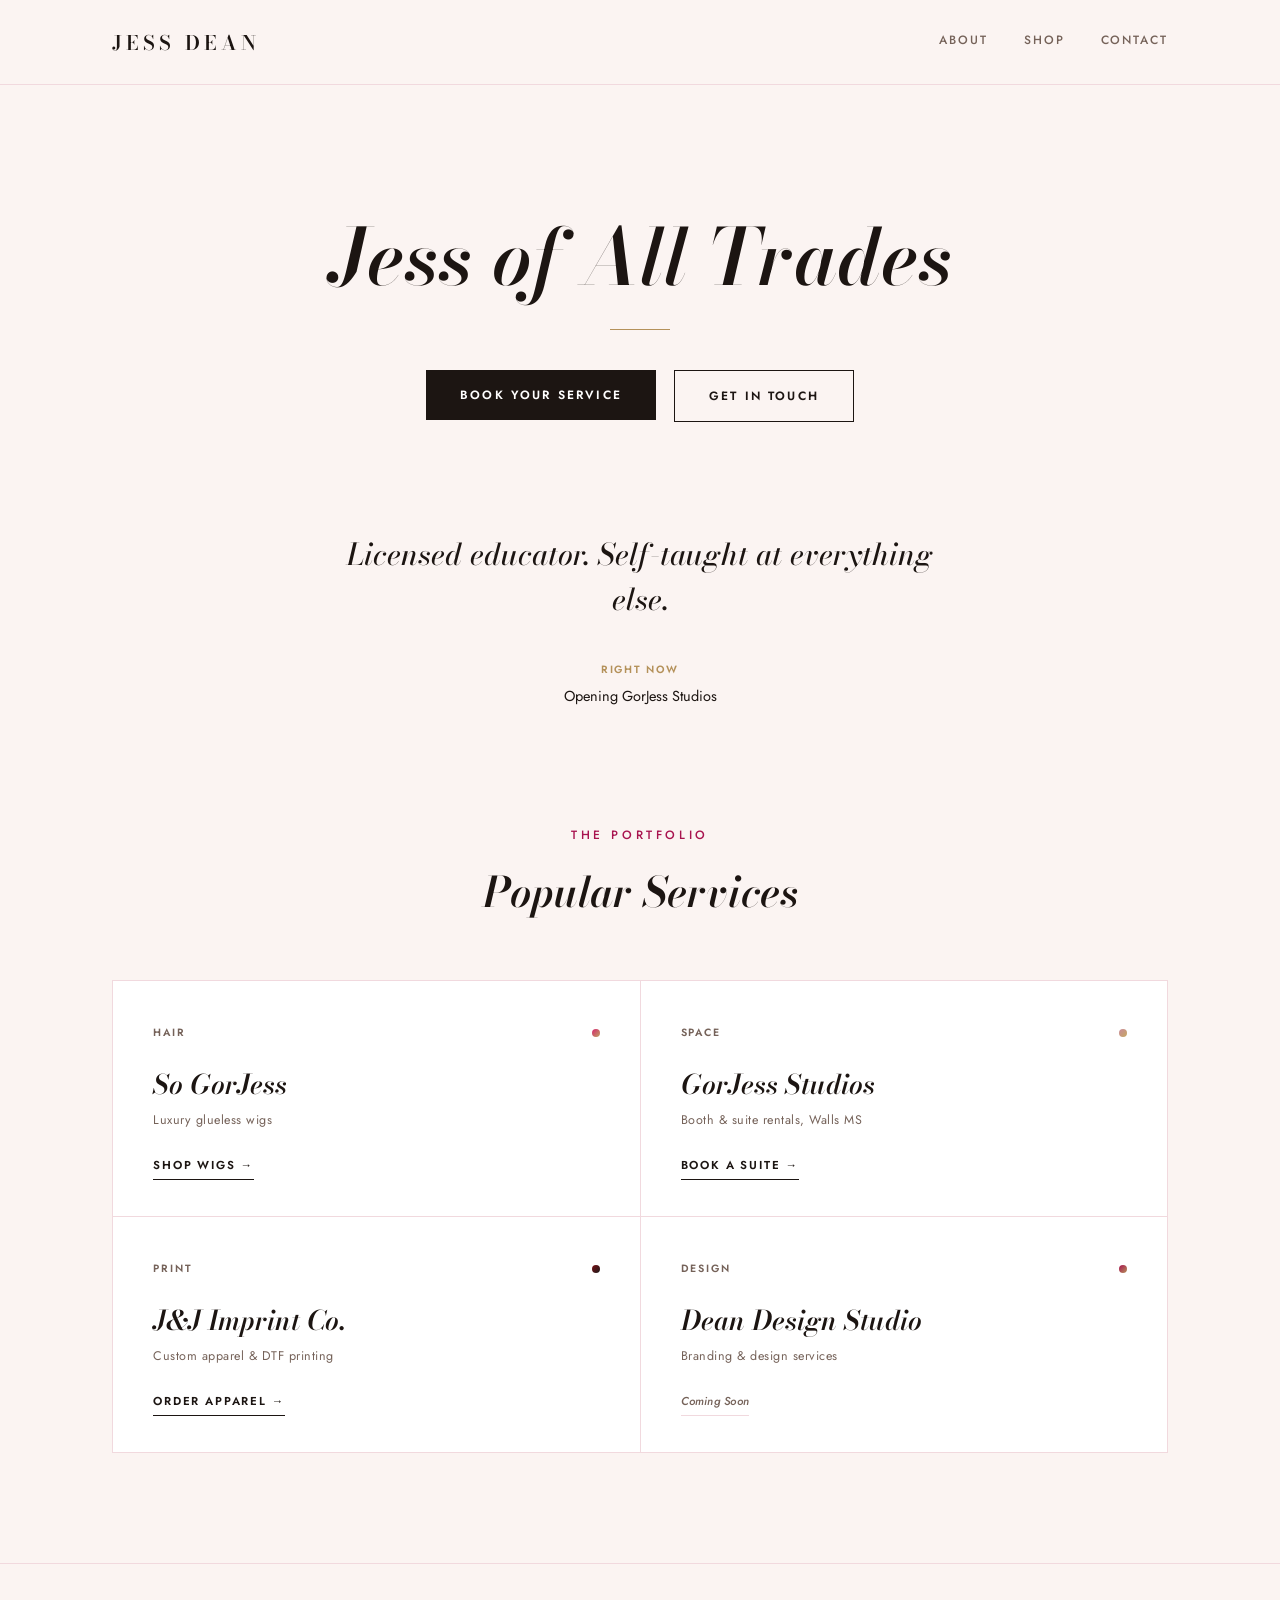
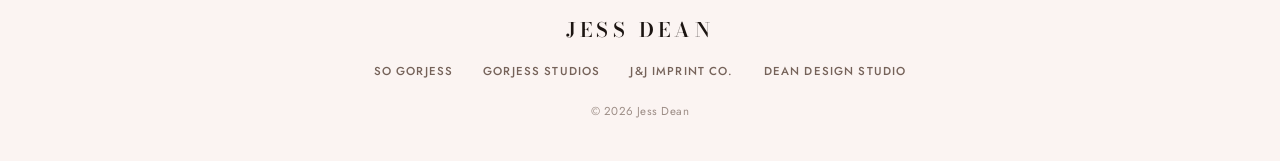
==== index.html @ b807ed09 "Add files via upload" ====
<!DOCTYPE html>
<html lang="en">
<head>
<meta charset="UTF-8">
<meta name="viewport" content="width=device-width, initial-scale=1.0">
<title>Jess Dean</title>
<link rel="preconnect" href="https://fonts.googleapis.com">
<link rel="preconnect" href="https://fonts.gstatic.com" crossorigin>
<link href="https://fonts.googleapis.com/css2?family=Bodoni+Moda:ital,wght@0,500;0,600;1,500&family=Jost:wght@400;500;600&display=swap" rel="stylesheet">
<style>
  :root{
    --paper: #FBF4F2;
    --white: #FFFFFF;
    --ink: #1C1512;
    --ink-soft: #756259;
    --rose: #A8134F;
    --rose-deep: #7A0F3B;
    --rose-pale: #F1D9DE;
    --gold: #B4915A;
    --gold-light: #E4D3B3;

    --sg-a: #D5266D; --sg-b: #BEA262;
    --gs-a: #C98A9B; --gs-b: #C6A960;
    --jj-a: #7A1013; --jj-b: #1B1B1B;
    --dd-a: #A8134F; --dd-b: #B4915A;
  }

  *{ box-sizing: border-box; }
  html{ scroll-behavior: smooth; }

  body{
    margin:0;
    background: var(--paper);
    color: var(--ink);
    font-family: 'Jost', sans-serif;
    -webkit-font-smoothing: antialiased;
    overflow-x: hidden;
  }

  h1,h2,h3{
    font-family: 'Bodoni Moda', serif;
    font-weight: 600;
    margin: 0;
    color: var(--ink);
  }

  a{ color: inherit; text-decoration: none; }

  .wrap{
    max-width: 1120px;
    margin: 0 auto;
    padding: 0 32px;
  }

  .eyebrow{
    font-size: 12px;
    font-weight: 500;
    letter-spacing: 0.3em;
    text-transform: uppercase;
    color: var(--rose);
  }

  /* ---------- NAV ---------- */
  header{
    position: sticky;
    top: 0;
    z-index: 50;
    background: rgba(251,244,242,0.9);
    backdrop-filter: blur(10px);
    border-bottom: 1px solid var(--rose-pale);
  }
  nav.wrap{
    display:flex;
    align-items:center;
    justify-content: space-between;
    height: 84px;
  }
  .mark{
    font-family:'Bodoni Moda', serif;
    font-size: 20px;
    letter-spacing: 0.22em;
    text-transform: uppercase;
    font-weight: 600;
  }
  .navlinks{
    display:flex;
    gap: 36px;
    font-size: 12px;
    font-weight: 500;
    text-transform: uppercase;
    letter-spacing: 0.16em;
    color: var(--ink-soft);
  }
  .navlinks a{ position: relative; padding-bottom: 4px; }
  .navlinks a::after{
    content:'';
    position:absolute; left:0; right:0; bottom:0;
    height: 1px; background: var(--rose);
    transform: scaleX(0); transform-origin: left;
    transition: transform 0.25s ease;
  }
  .navlinks a:hover::after{ transform: scaleX(1); }
  .navlinks a:hover{ color: var(--rose); }

  @media (max-width: 620px){
    .navlinks{ display:none; }
  }

  /* ---------- HERO ---------- */
  .hero{
    position: relative;
    padding: 130px 0 100px;
    text-align: center;
  }
  .hero .eyebrow{ margin-bottom: 26px; display:block; }
  .hero h1{
    font-size: clamp(44px, 6.6vw, 78px);
    line-height: 1.08;
    font-style: italic;
  }
  .hero .rule{
    width: 60px;
    height: 1px;
    background: var(--gold);
    margin: 30px auto;
  }
  .hero p{
    margin: 0 auto;
    max-width: 460px;
    font-size: 16.5px;
    line-height: 1.7;
    color: var(--ink-soft);
    letter-spacing: 0.01em;
  }
  .hero-cta{
    margin-top: 40px;
    display:flex;
    gap: 18px;
    flex-wrap: wrap;
    justify-content: center;
  }
  .btn{
    display:inline-flex;
    align-items:center;
    gap:10px;
    padding: 16px 34px;
    font-size: 12px;
    font-weight: 600;
    text-transform: uppercase;
    letter-spacing: 0.18em;
    transition: all 0.25s ease;
  }
  .btn.primary{
    background: var(--ink);
    color: var(--white);
  }
  .btn.primary:hover{ background: var(--rose-deep); }
  .btn.ghost{
    background: transparent;
    color: var(--ink);
    border: 1px solid var(--ink);
  }
  .btn.ghost:hover{ background: var(--ink); color: var(--white); }

  .dropdown{ position: relative; }
  .dropdown-trigger{ cursor: pointer; border: none; font-family: inherit; }
  .dropdown-menu{
    position: absolute;
    top: calc(100% + 10px);
    left: 50%;
    transform: translateX(-50%) translateY(-8px);
    min-width: 260px;
    background: var(--white);
    border: 1px solid var(--rose-pale);
    box-shadow: 0 20px 40px rgba(28,21,18,0.12);
    padding: 8px;
    opacity: 0;
    pointer-events: none;
    transition: opacity 0.2s ease, transform 0.2s ease;
    z-index: 40;
    text-align: left;
  }
  .dropdown-menu.open{
    opacity: 1;
    pointer-events: auto;
    transform: translateX(-50%) translateY(0);
  }
  .dropdown-menu a{
    display:flex;
    justify-content: space-between;
    align-items: center;
    padding: 14px 16px;
    font-size: 13px;
    font-weight: 500;
    letter-spacing: 0.02em;
    text-transform: none;
    color: var(--ink);
    transition: background 0.2s ease;
  }
  .dropdown-menu a:not(.disabled):hover{ background: var(--paper); color: var(--rose); }
  .dropdown-menu a span{
    font-size: 10px;
    font-weight: 600;
    letter-spacing: 0.1em;
    text-transform: uppercase;
    color: var(--gold);
  }
  .dropdown-menu a.disabled{
    color: var(--ink-soft);
    opacity: 0.55;
    cursor: default;
  }
  .dropdown-menu a.disabled span{ color: var(--ink-soft); }

  /* ---------- ABOUT ---------- */
  .about{
    padding: 10px 0 100px;
    text-align: center;
  }
  .about h2{
    font-size: clamp(24px, 3vw, 30px);
    font-style: italic;
    font-weight: 500;
    max-width: 640px;
    margin: 0 auto;
    line-height: 1.5;
  }
  .specs-row{
    margin-top: 40px;
    display:flex;
    justify-content:center;
    gap: 0;
    flex-wrap: wrap;
  }
  .spec-item{
    padding: 0 34px;
    border-left: 1px solid var(--rose-pale);
  }
  .spec-item:first-child{ border-left: none; }
  @media (max-width: 640px){
    .spec-item{ border-left: none; padding: 10px 20px; }
  }
  .spec-item .k{
    font-size: 10.5px;
    font-weight: 600;
    letter-spacing: 0.16em;
    text-transform: uppercase;
    color: var(--gold);
  }
  .spec-item .v{
    margin-top: 8px;
    font-size: 14.5px;
    color: var(--ink);
  }

  /* ---------- BRANDS ---------- */
  .brands{ padding: 20px 0 110px; }
  .brands-head{
    text-align:center;
    margin-bottom: 56px;
  }
  .brands-head .eyebrow{ display:block; margin-bottom: 16px; }
  .brands-head h2{
    font-size: clamp(30px, 3.8vw, 42px);
    font-style: italic;
  }

  .brand-grid{
    display:grid;
    grid-template-columns: repeat(2, 1fr);
    gap: 1px;
    background: var(--rose-pale);
    border: 1px solid var(--rose-pale);
  }
  @media (max-width: 720px){
    .brand-grid{ grid-template-columns: 1fr; }
  }

  .card{
    position: relative;
    padding: 44px 40px 36px;
    background: var(--white);
    opacity: 0;
    transform: translateY(18px);
    transition: opacity 0.55s ease, transform 0.55s ease, background 0.3s ease;
  }
  .card.visible{ opacity: 1; transform: translateY(0); }
  .card:hover{ background: var(--paper); }

  .card-top{
    display:flex;
    justify-content: space-between;
    align-items: center;
  }
  .plan-id{
    font-size: 10.5px;
    font-weight: 600;
    letter-spacing: 0.18em;
    text-transform: uppercase;
    color: var(--ink-soft);
  }
  .swatch-dot{
    width: 8px; height: 8px;
    border-radius: 50%;
    background: linear-gradient(135deg, var(--c1), var(--c2));
  }

  .card h3{
    margin-top: 24px;
    font-size: 27px;
    font-style: italic;
  }
  .card .tagline{
    margin-top: 6px;
    font-size: 12.5px;
    letter-spacing: 0.04em;
    color: var(--ink-soft);
  }
  .card .go{
    margin-top: 28px;
    display:inline-flex;
    align-items:center;
    gap: 8px;
    font-size: 11.5px;
    font-weight: 600;
    letter-spacing: 0.16em;
    text-transform: uppercase;
    color: var(--ink);
    padding-bottom: 6px;
    border-bottom: 1px solid var(--ink);
  }
  .card .go:hover{ color: var(--rose); border-color: var(--rose); }
  .go.coming-soon{
    color: var(--ink-soft);
    border-bottom: 1px solid var(--rose-pale);
    cursor: default;
    font-style: italic;
    text-transform: none;
    letter-spacing: 0.02em;
    font-weight: 500;
  }
  .go.coming-soon:hover{ color: var(--ink-soft); border-color: var(--rose-pale); }

  .sg{ --c1: var(--sg-a); --c2: var(--sg-b); }
  .gs{ --c1: var(--gs-a); --c2: var(--gs-b); }
  .jj{ --c1: var(--jj-a); --c2: var(--jj-b); }
  .dd{ --c1: var(--dd-a); --c2: var(--dd-b); }

  /* ---------- FOOTER ---------- */
  footer{
    border-top: 1px solid var(--rose-pale);
    padding: 50px 0 42px;
    text-align: center;
  }
  .foot-links{
    display:flex;
    justify-content:center;
    gap: 30px;
    font-size: 11.5px;
    font-weight: 500;
    letter-spacing: 0.1em;
    text-transform: uppercase;
    color: var(--ink-soft);
    flex-wrap: wrap;
    margin-top: 18px;
  }
  .foot-links a:hover{ color: var(--rose); }
  .copyright{
    margin-top: 24px;
    font-size: 11.5px;
    color: var(--ink-soft);
    opacity: 0.7;
    letter-spacing: 0.04em;
  }

  .reveal{
    opacity: 0;
    transform: translateY(16px);
    transition: opacity 0.6s ease, transform 0.6s ease;
  }
  .reveal.visible{ opacity: 1; transform: translateY(0); }

  @media (prefers-reduced-motion: reduce){
    *{ transition: none !important; }
    .reveal, .card{ opacity: 1 !important; transform: none !important; }
  }
</style>
</head>
<body>

<header>
  <nav class="wrap">
    <div class="mark">Jess Dean</div>
    <div class="navlinks">
      <a href="#about">About</a>
      <a href="#brands">Shop</a>
      <a href="#connect">Contact</a>
    </div>
  </nav>
</header>

<section class="hero">
  <div class="wrap">
    <h1>Jess of All Trades</h1>
    <div class="rule"></div>
    <div class="hero-cta">
      <div class="dropdown">
        <button class="btn primary dropdown-trigger" id="bookBtn">Book Your Service</button>
        <div class="dropdown-menu" id="bookMenu">
          <a href="https://sogorjess.com" target="_blank" rel="noopener">So GorJess <span>Hair</span></a>
          <a href="https://gorjessstudios.studio" target="_blank" rel="noopener">GorJess Studios <span>Suites</span></a>
          <a href="https://jjimprintco.com" target="_blank" rel="noopener">J&amp;J Imprint Co. <span>Print</span></a>
          <a class="disabled">Dean Design Studio <span>Soon</span></a>
        </div>
      </div>
      <a class="btn ghost" href="#connect">Get in touch</a>
    </div>
  </div>
</section>

<section class="about" id="about">
  <div class="wrap">
    <h2>Licensed educator. Self-taught at everything else.</h2>
    <div class="specs-row">
      <div class="spec-item" style="border-left: none;">
        <div class="k">Right Now</div>
        <div class="v">Opening GorJess Studios</div>
      </div>
    </div>
  </div>
</section>

<section class="brands" id="brands">
  <div class="wrap">
    <div class="brands-head reveal">
      <span class="eyebrow">The Portfolio</span>
      <h2>Popular Services</h2>
    </div>

    <div class="brand-grid">

      <div class="card sg reveal">
        <div class="card-top">
          <div class="plan-id">Hair</div>
          <div class="swatch-dot"></div>
        </div>
        <h3>So GorJess</h3>
        <div class="tagline">Luxury glueless wigs</div>
        <a class="go" href="https://sogorjess.com" target="_blank" rel="noopener">Shop Wigs →</a>
      </div>

      <div class="card gs reveal">
        <div class="card-top">
          <div class="plan-id">Space</div>
          <div class="swatch-dot"></div>
        </div>
        <h3>GorJess Studios</h3>
        <div class="tagline">Booth &amp; suite rentals, Walls MS</div>
        <a class="go" href="https://gorjessstudios.studio" target="_blank" rel="noopener">Book a Suite →</a>
      </div>

      <div class="card jj reveal">
        <div class="card-top">
          <div class="plan-id">Print</div>
          <div class="swatch-dot"></div>
        </div>
        <h3>J&amp;J Imprint Co.</h3>
        <div class="tagline">Custom apparel &amp; DTF printing</div>
        <a class="go" href="https://jjimprintco.com" target="_blank" rel="noopener">Order Apparel →</a>
      </div>

      <div class="card dd reveal">
        <div class="card-top">
          <div class="plan-id">Design</div>
          <div class="swatch-dot"></div>
        </div>
        <h3>Dean Design Studio</h3>
        <div class="tagline">Branding &amp; design services</div>
        <span class="go coming-soon">Coming Soon</span>
      </div>

    </div>
  </div>
</section>

<footer id="connect">
  <div class="wrap">
    <div class="mark">Jess Dean</div>
    <div class="foot-links">
      <a href="https://sogorjess.com" target="_blank" rel="noopener">So GorJess</a>
      <a href="https://gorjessstudios.studio" target="_blank" rel="noopener">GorJess Studios</a>
      <a href="https://jjimprintco.com" target="_blank" rel="noopener">J&amp;J Imprint Co.</a>
      <a href="#brands">Dean Design Studio</a>
    </div>
    <div class="copyright">© 2026 Jess Dean</div>
  </div>
</footer>

<script>
  const observer = new IntersectionObserver((entries) => {
    entries.forEach(entry => {
      if(entry.isIntersecting){
        entry.target.classList.add('visible');
        observer.unobserve(entry.target);
      }
    });
  }, { threshold: 0.15 });

  document.querySelectorAll('.reveal, .card').forEach(el => observer.observe(el));

  const bookBtn = document.getElementById('bookBtn');
  const bookMenu = document.getElementById('bookMenu');
  bookBtn.addEventListener('click', (e) => {
    e.stopPropagation();
    bookMenu.classList.toggle('open');
  });
  document.addEventListener('click', (e) => {
    if(!bookMenu.contains(e.target) && e.target !== bookBtn){
      bookMenu.classList.remove('open');
    }
  });
</script>

</body>
</html>
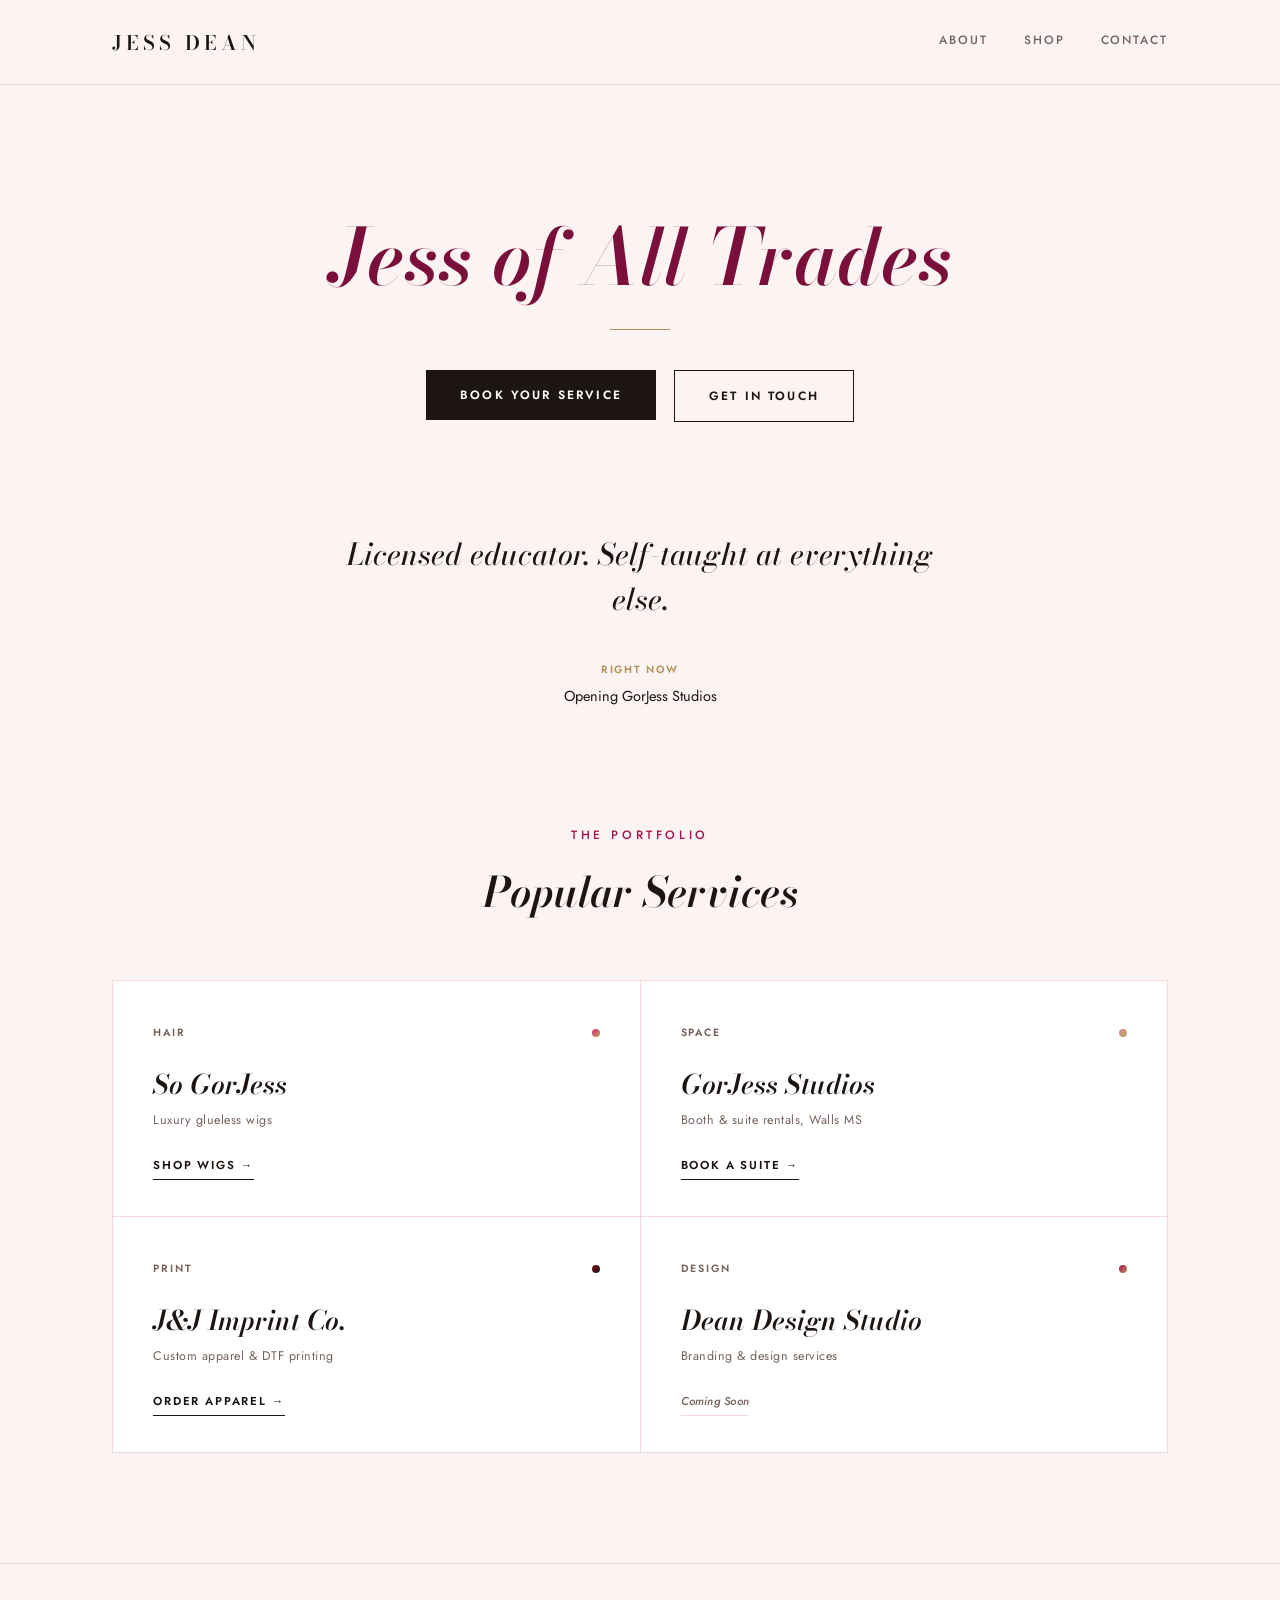
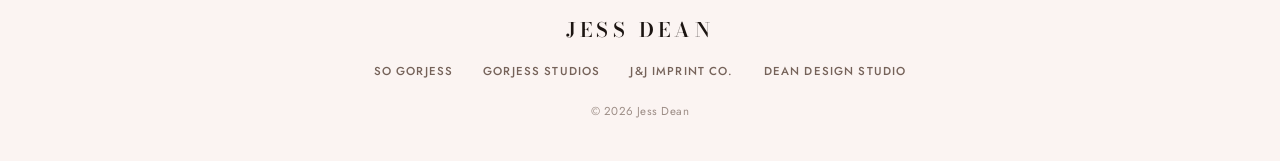
==== commit b849b4aa: "Add files via upload" ====
--- a/index.html
+++ b/index.html
@@ -117,6 +117,7 @@
     font-size: clamp(44px, 6.6vw, 78px);
     line-height: 1.08;
     font-style: italic;
+    color: var(--rose-deep);
   }
   .hero .rule{
     width: 60px;
@@ -383,6 +384,14 @@
   @media (prefers-reduced-motion: reduce){
     *{ transition: none !important; }
     .reveal, .card{ opacity: 1 !important; transform: none !important; }
+  }
+
+  @media (max-width: 620px){
+    .hero{ padding: 90px 0 56px; }
+    .hero-cta{ margin-top: 30px; }
+    .about{ padding: 0 0 64px; }
+    .specs-row{ margin-top: 28px; }
+    .brands{ padding: 0 0 80px; }
   }
 </style>
 </head>
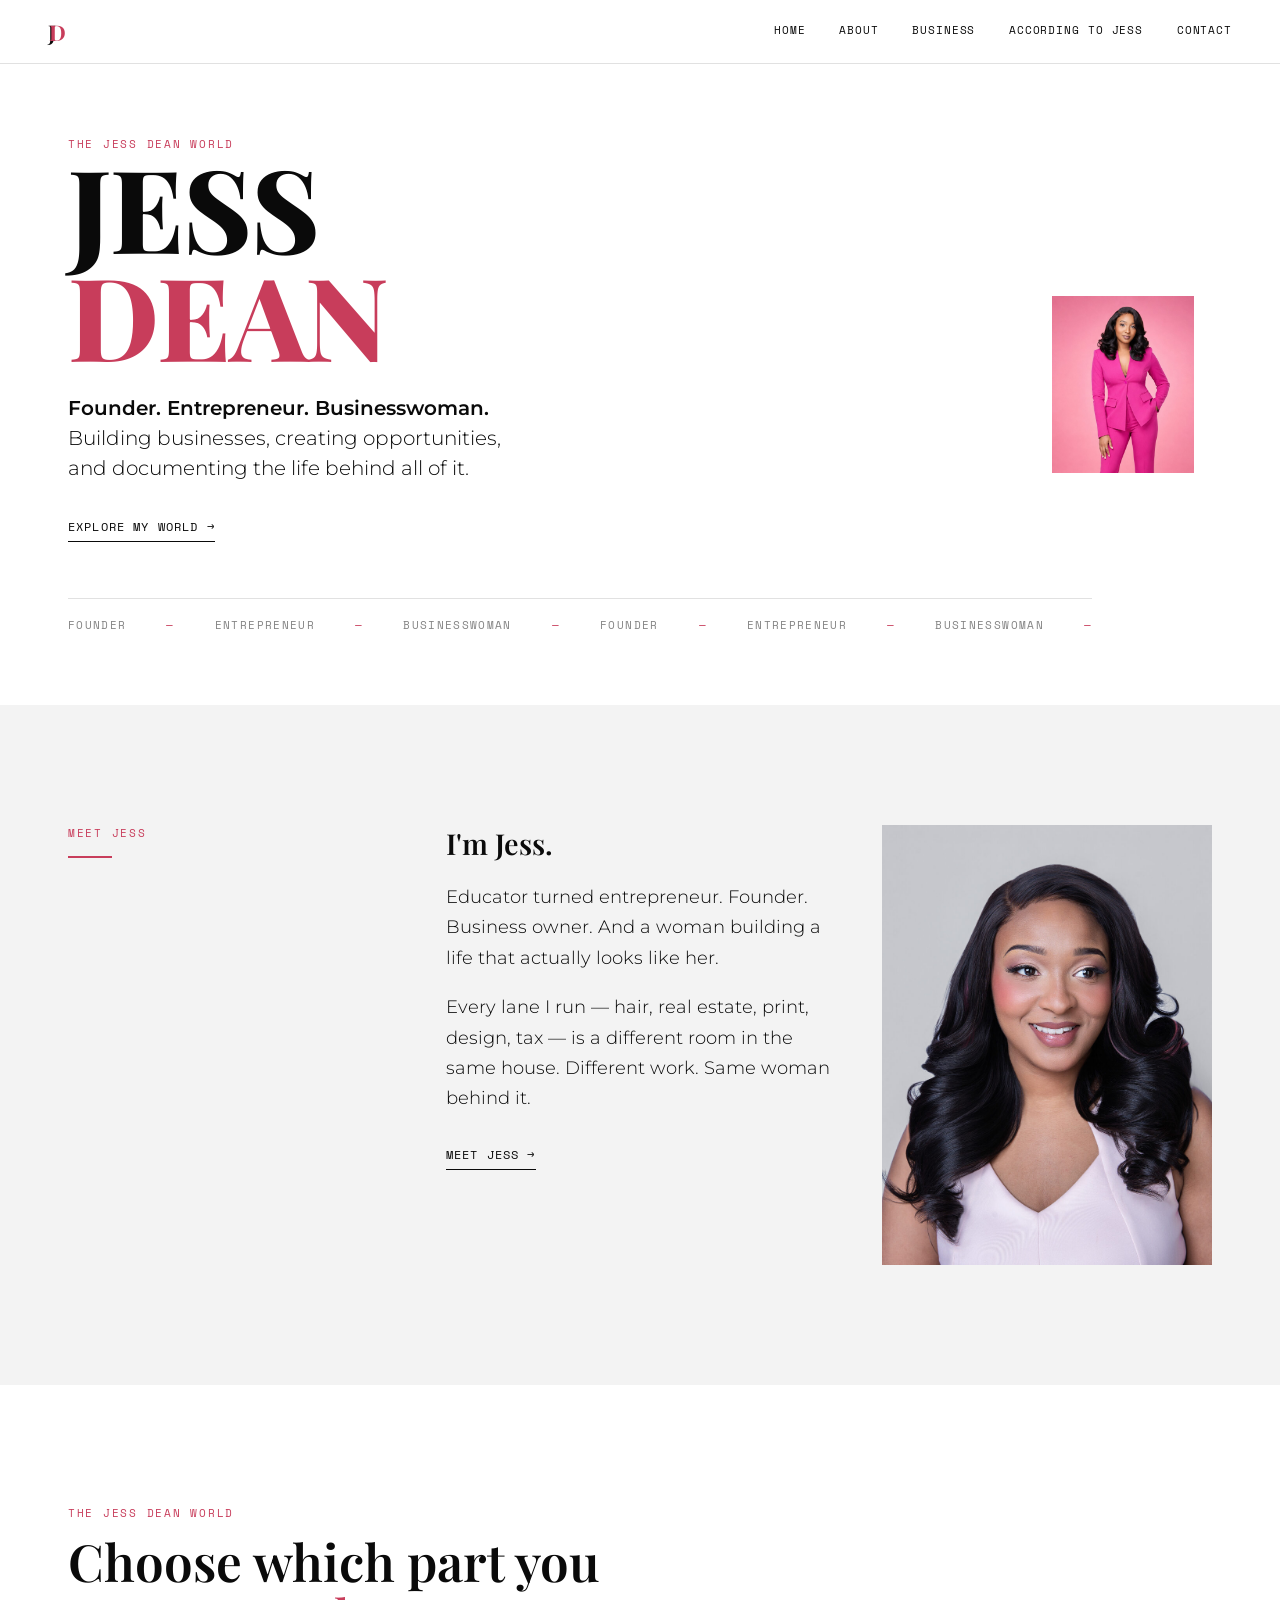
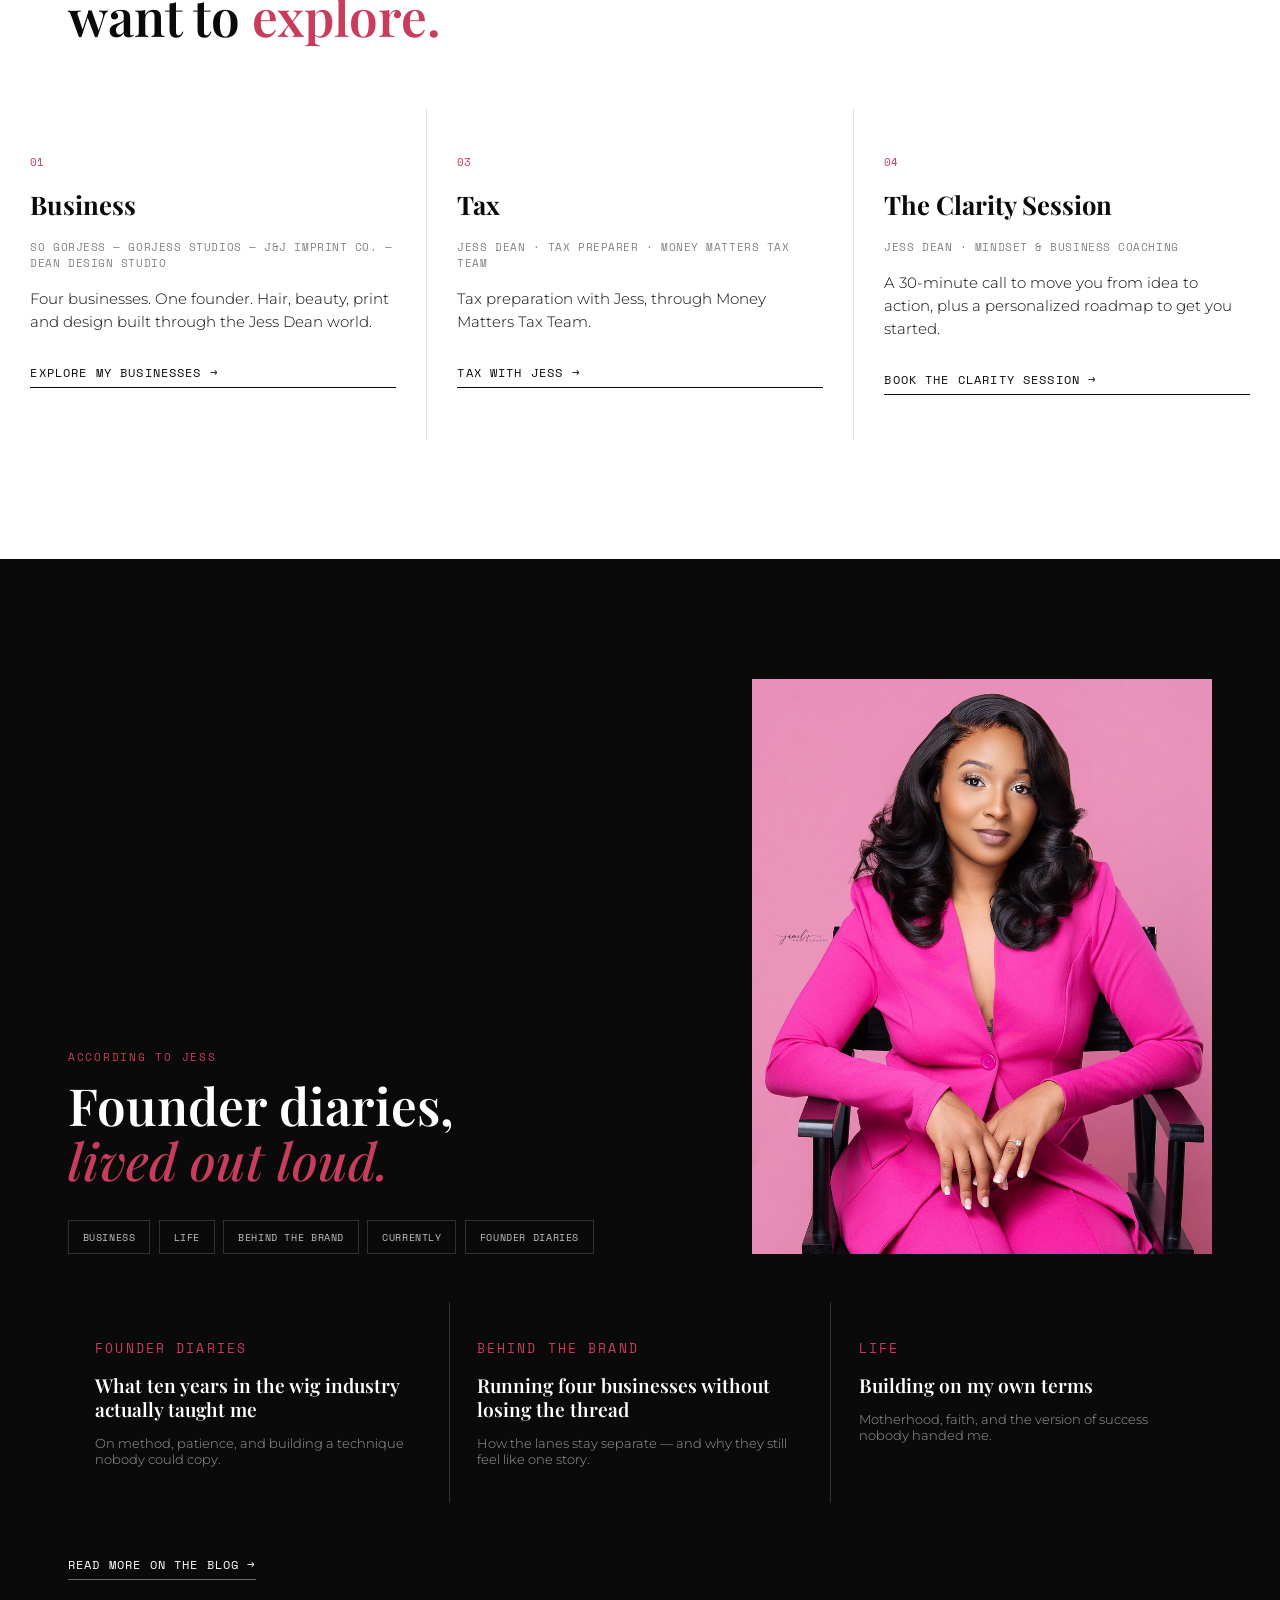
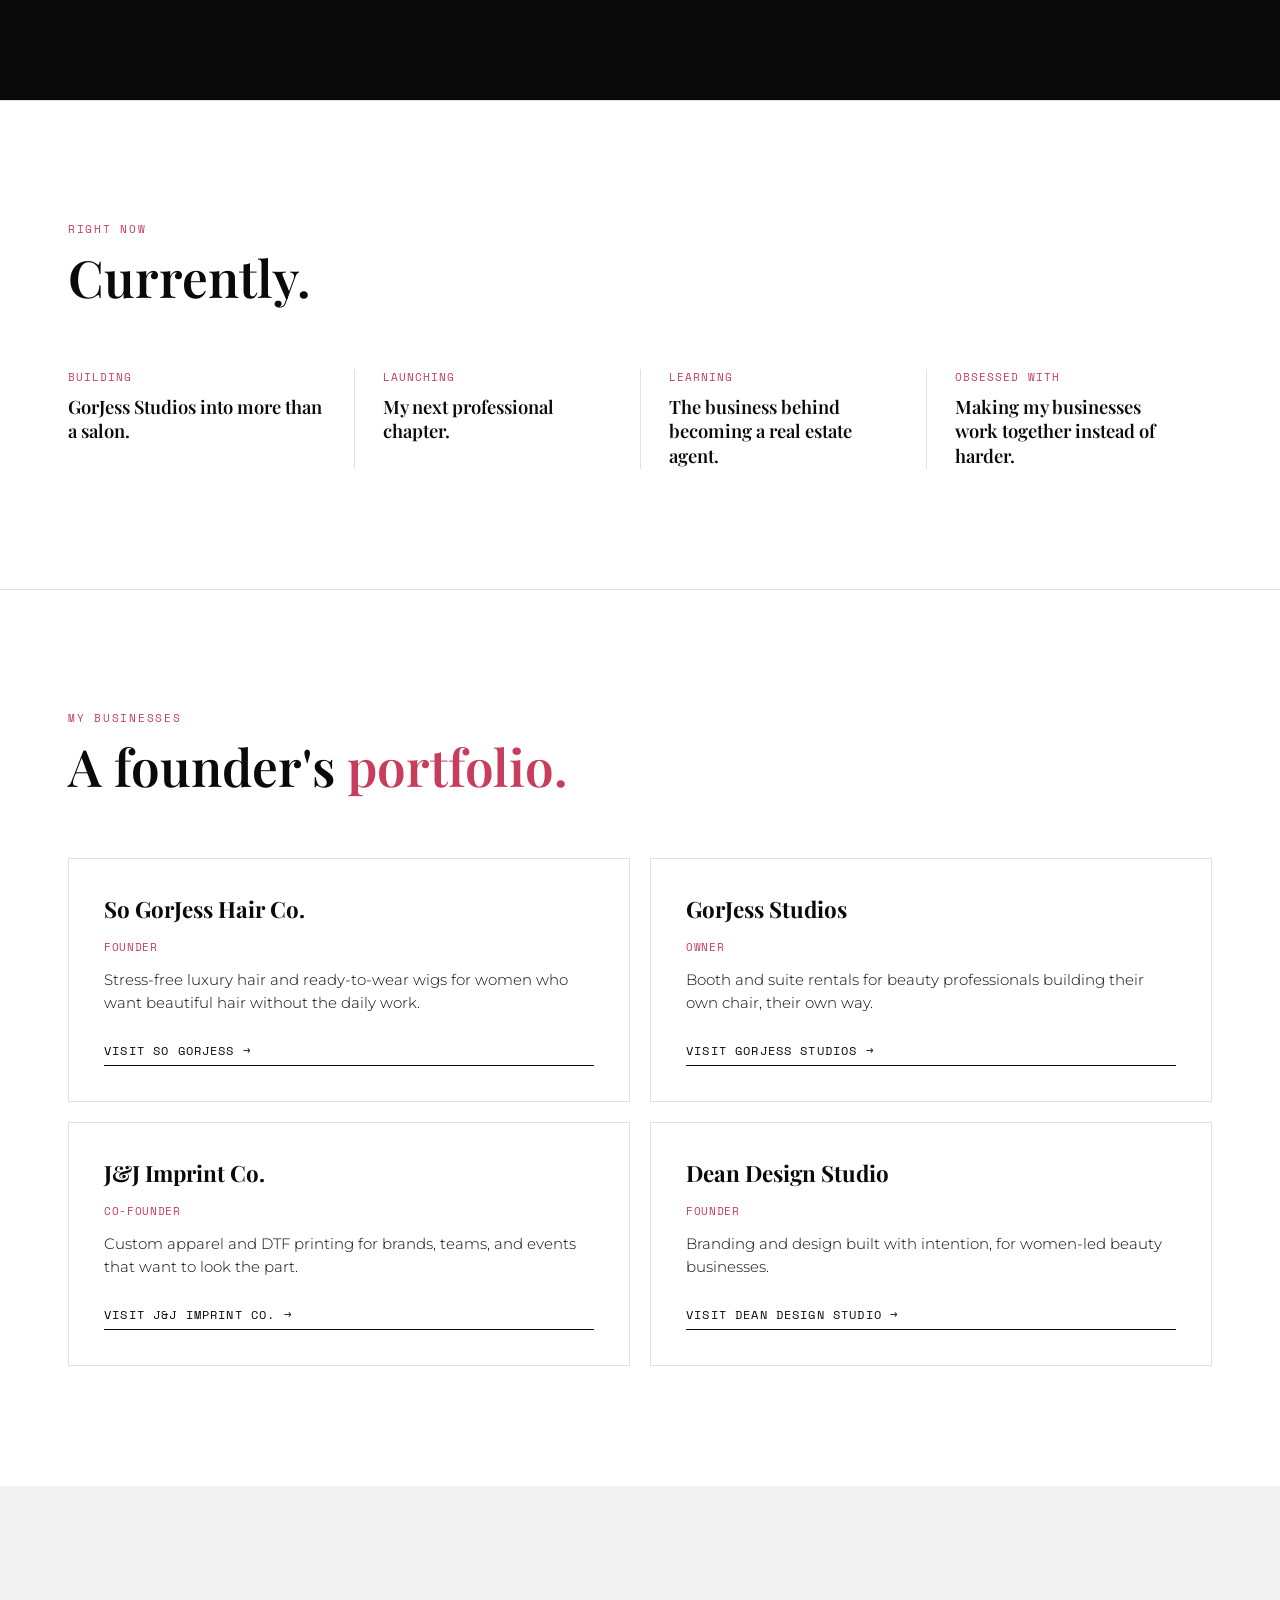
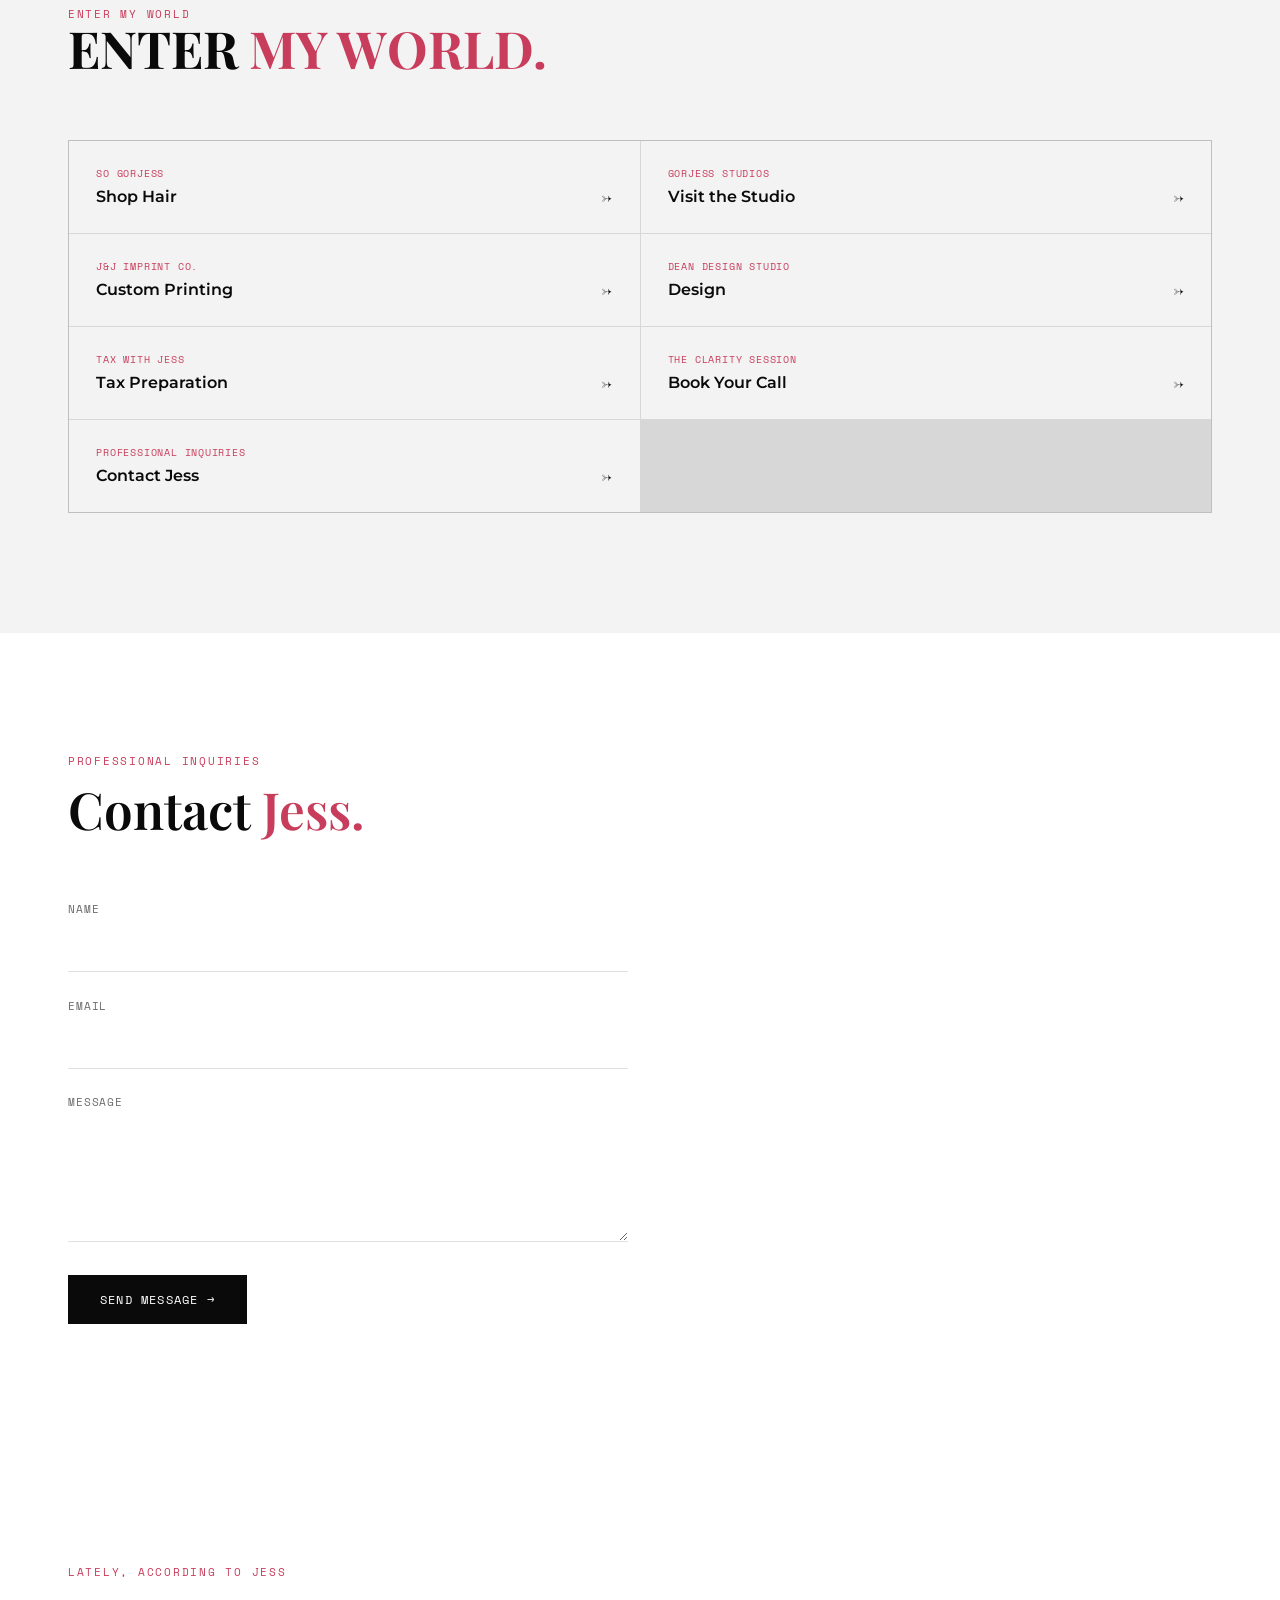
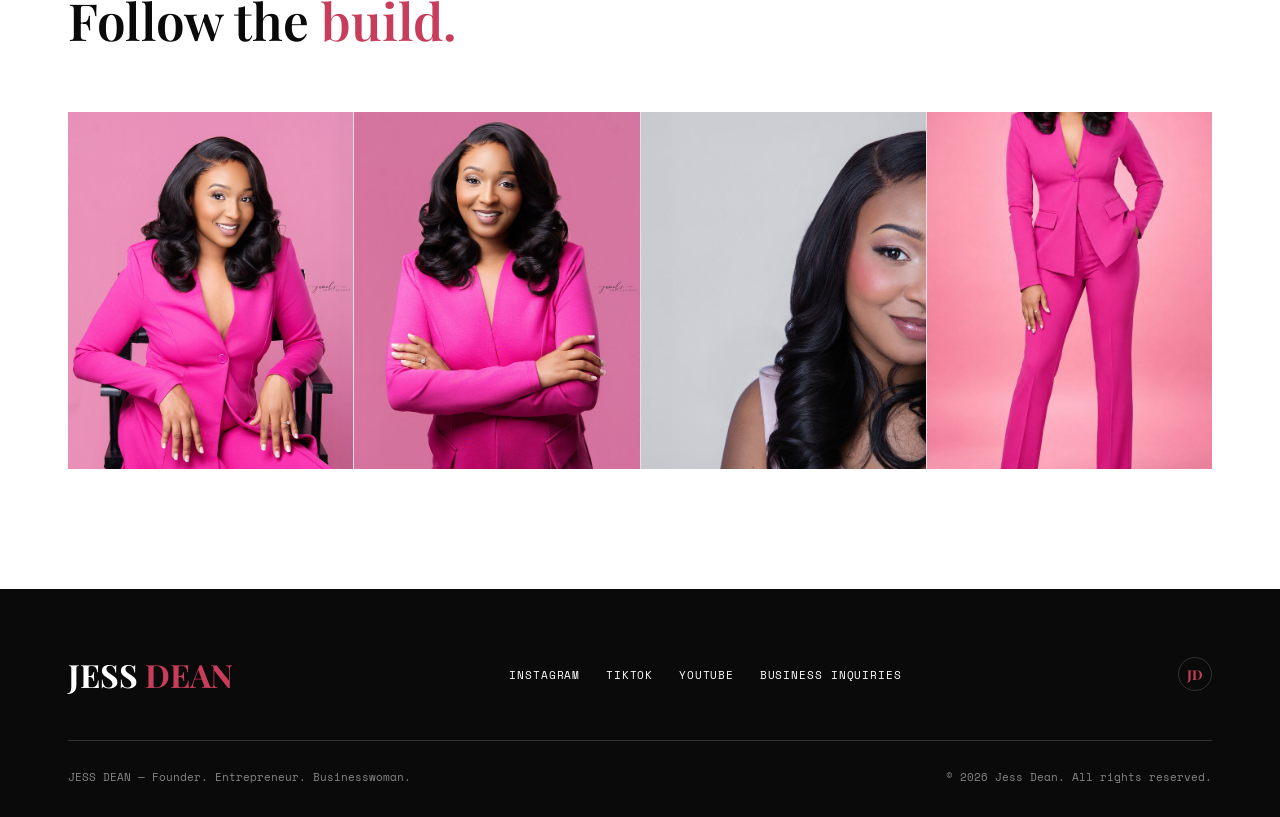
==== commit 14352009: "Add files via upload" ====
--- a/index.html
+++ b/index.html
@@ -3,531 +3,566 @@
 <head>
 <meta charset="UTF-8">
 <meta name="viewport" content="width=device-width, initial-scale=1.0">
-<title>Jess Dean</title>
+<title>Jess Dean — Founder. Entrepreneur. Businesswoman.</title>
 <link rel="preconnect" href="https://fonts.googleapis.com">
 <link rel="preconnect" href="https://fonts.gstatic.com" crossorigin>
-<link href="https://fonts.googleapis.com/css2?family=Bodoni+Moda:ital,wght@0,500;0,600;1,500&family=Jost:wght@400;500;600&display=swap" rel="stylesheet">
+<link href="https://fonts.googleapis.com/css2?family=Playfair+Display:ital,wght@0,500;0,600;0,700;0,800;0,900;1,500;1,600&family=Montserrat:wght@300;400;500;600;700&family=Space+Mono:wght@400;700&display=swap" rel="stylesheet">
 <style>
   :root{
-    --paper: #FBF4F2;
-    --white: #FFFFFF;
-    --ink: #1C1512;
-    --ink-soft: #756259;
-    --rose: #A8134F;
-    --rose-deep: #7A0F3B;
-    --rose-pale: #F1D9DE;
-    --gold: #B4915A;
-    --gold-light: #E4D3B3;
-
-    --sg-a: #D5266D; --sg-b: #BEA262;
-    --gs-a: #C98A9B; --gs-b: #C6A960;
-    --jj-a: #7A1013; --jj-b: #1B1B1B;
-    --dd-a: #A8134F; --dd-b: #B4915A;
-  }
-
-  *{ box-sizing: border-box; }
-  html{ scroll-behavior: smooth; }
-
+    --black:#0A0A0A;
+    --white:#FFFFFF;
+    --rose:#C83D5B;
+    --rose-deep:#a12e47;
+    --soft:#F3F3F3;
+    --ink:#0A0A0A;
+    --line:rgba(10,10,10,0.12);
+    --line-on-dark:rgba(255,255,255,0.16);
+    --display:'Playfair Display', serif;
+    --body:'Montserrat', sans-serif;
+    --mono:'Space Mono', monospace;
+  }
+  *{box-sizing:border-box; margin:0; padding:0;}
+  html{scroll-behavior:scroll-behavior; scroll-behavior:smooth; overflow-x:hidden; max-width:100%;}
   body{
-    margin:0;
-    background: var(--paper);
-    color: var(--ink);
-    font-family: 'Jost', sans-serif;
-    -webkit-font-smoothing: antialiased;
-    overflow-x: hidden;
-  }
-
-  h1,h2,h3{
-    font-family: 'Bodoni Moda', serif;
-    font-weight: 600;
-    margin: 0;
-    color: var(--ink);
-  }
-
-  a{ color: inherit; text-decoration: none; }
-
-  .wrap{
-    max-width: 1120px;
-    margin: 0 auto;
-    padding: 0 32px;
-  }
-
+    font-family:var(--body);
+    color:var(--ink);
+    background:var(--white);
+    font-weight:400;
+    -webkit-font-smoothing:antialiased;
+    overflow-x:hidden;
+    max-width:100vw;
+  }
+  @media (prefers-reduced-motion: reduce){
+    html{scroll-behavior:auto;}
+    *{animation-duration:0.01ms !important; transition-duration:0.01ms !important;}
+  }
+  a{color:inherit; text-decoration:none;}
+  img{max-width:100%; display:block;}
+  .gated{display:none !important;} /* Real Estate: remove this class site-wide (search "gated") once Jess is licensed/authorized to activate Real Estate publicly. */
   .eyebrow{
-    font-size: 12px;
-    font-weight: 500;
-    letter-spacing: 0.3em;
-    text-transform: uppercase;
-    color: var(--rose);
-  }
-
-  /* ---------- NAV ---------- */
-  header{
-    position: sticky;
-    top: 0;
-    z-index: 50;
-    background: rgba(251,244,242,0.9);
-    backdrop-filter: blur(10px);
-    border-bottom: 1px solid var(--rose-pale);
-  }
-  nav.wrap{
-    display:flex;
-    align-items:center;
-    justify-content: space-between;
-    height: 84px;
-  }
-  .mark{
-    font-family:'Bodoni Moda', serif;
-    font-size: 20px;
-    letter-spacing: 0.22em;
-    text-transform: uppercase;
-    font-weight: 600;
-  }
-  .navlinks{
-    display:flex;
-    gap: 36px;
-    font-size: 12px;
-    font-weight: 500;
-    text-transform: uppercase;
-    letter-spacing: 0.16em;
-    color: var(--ink-soft);
-  }
-  .navlinks a{ position: relative; padding-bottom: 4px; }
-  .navlinks a::after{
-    content:'';
-    position:absolute; left:0; right:0; bottom:0;
-    height: 1px; background: var(--rose);
-    transform: scaleX(0); transform-origin: left;
-    transition: transform 0.25s ease;
-  }
-  .navlinks a:hover::after{ transform: scaleX(1); }
-  .navlinks a:hover{ color: var(--rose); }
-
-  @media (max-width: 620px){
-    .navlinks{ display:none; }
-  }
-
-  /* ---------- HERO ---------- */
-  .hero{
-    position: relative;
-    padding: 130px 0 100px;
-    text-align: center;
-  }
-  .hero .eyebrow{ margin-bottom: 26px; display:block; }
-  .hero h1{
-    font-size: clamp(44px, 6.6vw, 78px);
-    line-height: 1.08;
-    font-style: italic;
-    color: var(--rose-deep);
-  }
-  .hero .rule{
-    width: 60px;
-    height: 1px;
-    background: var(--gold);
-    margin: 30px auto;
-  }
-  .hero p{
-    margin: 0 auto;
-    max-width: 460px;
-    font-size: 16.5px;
-    line-height: 1.7;
-    color: var(--ink-soft);
-    letter-spacing: 0.01em;
-  }
+    font-family:var(--mono);
+    font-size:0.68rem;
+    letter-spacing:0.16em;
+    text-transform:uppercase;
+    color:var(--rose);
+  }
+  .accent{color:var(--rose); font-style:normal;}
+  .italic-accent{color:var(--rose); font-style:italic; font-weight:500;}
+  .rule{ width:44px; height:2px; background:var(--rose); border:none; }
+  .container{ max-width:1240px; margin:0 auto; padding:0 1.25rem; width:100%; }
+  @media(min-width:768px){ .container{padding:0 3rem;} }
+
+  /* ===== PHOTO FRAMES ===== */
+  .photo-frame{ position:relative; width:100%; height:100%; overflow:hidden; background:var(--soft); }
+  .photo-frame img{ width:100%; height:100%; object-fit:cover; display:block; }
+
+  /* ===== NAV ===== */
+  #nav{
+    position:fixed; top:0; left:0; right:0; z-index:100;
+    background:rgba(255,255,255,0.94);
+    backdrop-filter:blur(10px);
+    border-bottom:1px solid var(--line);
+  }
+  .nav-inner{ display:flex; align-items:center; justify-content:space-between; padding:1rem 1.25rem; }
+  @media(min-width:768px){ .nav-inner{padding:1.1rem 3rem;} }
+  .jd-monogram{ position:relative; display:inline-flex; font-family:var(--display); font-weight:700; font-size:1.35rem; }
+  .jd-monogram .j{ position:relative; z-index:1; color:var(--black); }
+  .jd-monogram .d{ position:relative; z-index:2; color:var(--rose); margin-left:-0.32em; }
+  .nav-links{ display:none; gap:2.1rem; font-family:var(--mono); font-size:0.7rem; letter-spacing:0.08em; text-transform:uppercase; }
+  @media(min-width:900px){ .nav-links{display:flex;} }
+  .nav-links a{ position:relative; padding-bottom:4px; }
+  .nav-links a::after{ content:''; position:absolute; left:0; bottom:0; height:1px; width:0; background:var(--rose); transition:width .3s ease; }
+  .nav-links a:hover::after{width:100%;}
+  .nav-toggle{ display:flex; flex-direction:column; gap:5px; background:none; border:none; cursor:pointer; padding:8px; }
+  @media(min-width:900px){ .nav-toggle{display:none;} }
+  .nav-toggle span{width:22px; height:1.5px; background:var(--black); display:block;}
+  .mobile-menu{ display:none; flex-direction:column; border-top:1px solid var(--line); background:var(--white); }
+  .mobile-menu.open{display:flex;}
+  .mobile-menu a{ padding:1.05rem 1.25rem; border-bottom:1px solid var(--line); font-family:var(--mono); font-size:0.75rem; letter-spacing:0.08em; text-transform:uppercase; }
+
+  /* ===== HERO ===== */
+  #hero{ padding:7rem 0 3.5rem; overflow:hidden; }
+  @media(min-width:768px){ #hero{padding:8.5rem 0 4.5rem;} }
+  .hero-grid{ display:grid; grid-template-columns:1fr; gap:2.5rem; align-items:center; }
+  @media(min-width:900px){ .hero-grid{ grid-template-columns:1.15fr 0.85fr; gap:0; } }
+  .hero-text{ position:relative; z-index:2; }
+  .hero-eyebrow{margin-bottom:1.2rem;}
+  .hero-title{
+    font-family:var(--display); font-weight:800;
+    font-size:clamp(2.9rem, 13vw, 7.2rem);
+    line-height:0.94; letter-spacing:-0.01em;
+  }
+  .hero-title .dean{ color:var(--rose); display:block; }
+  .hero-sub{
+    margin-top:1.5rem; font-family:var(--body); font-weight:300;
+    font-size:clamp(1rem,2.2vw,1.25rem); max-width:34ch; line-height:1.5;
+  }
+  .hero-sub b{font-weight:600;}
   .hero-cta{
-    margin-top: 40px;
-    display:flex;
-    gap: 18px;
-    flex-wrap: wrap;
-    justify-content: center;
-  }
-  .btn{
-    display:inline-flex;
-    align-items:center;
-    gap:10px;
-    padding: 16px 34px;
-    font-size: 12px;
-    font-weight: 600;
-    text-transform: uppercase;
-    letter-spacing: 0.18em;
-    transition: all 0.25s ease;
-  }
-  .btn.primary{
-    background: var(--ink);
-    color: var(--white);
-  }
-  .btn.primary:hover{ background: var(--rose-deep); }
-  .btn.ghost{
-    background: transparent;
-    color: var(--ink);
-    border: 1px solid var(--ink);
-  }
-  .btn.ghost:hover{ background: var(--ink); color: var(--white); }
-
-  .dropdown{ position: relative; }
-  .dropdown-trigger{ cursor: pointer; border: none; font-family: inherit; }
-  .dropdown-menu{
-    position: absolute;
-    top: calc(100% + 10px);
-    left: 50%;
-    transform: translateX(-50%) translateY(-8px);
-    min-width: 260px;
-    background: var(--white);
-    border: 1px solid var(--rose-pale);
-    box-shadow: 0 20px 40px rgba(28,21,18,0.12);
-    padding: 8px;
-    opacity: 0;
-    pointer-events: none;
-    transition: opacity 0.2s ease, transform 0.2s ease;
-    z-index: 40;
-    text-align: left;
-  }
-  .dropdown-menu.open{
-    opacity: 1;
-    pointer-events: auto;
-    transform: translateX(-50%) translateY(0);
-  }
-  .dropdown-menu a{
-    display:flex;
-    justify-content: space-between;
-    align-items: center;
-    padding: 14px 16px;
-    font-size: 13px;
-    font-weight: 500;
-    letter-spacing: 0.02em;
-    text-transform: none;
-    color: var(--ink);
-    transition: background 0.2s ease;
-  }
-  .dropdown-menu a:not(.disabled):hover{ background: var(--paper); color: var(--rose); }
-  .dropdown-menu a span{
-    font-size: 10px;
-    font-weight: 600;
-    letter-spacing: 0.1em;
-    text-transform: uppercase;
-    color: var(--gold);
-  }
-  .dropdown-menu a.disabled{
-    color: var(--ink-soft);
-    opacity: 0.55;
-    cursor: default;
-  }
-  .dropdown-menu a.disabled span{ color: var(--ink-soft); }
-
-  /* ---------- ABOUT ---------- */
-  .about{
-    padding: 10px 0 100px;
-    text-align: center;
-  }
-  .about h2{
-    font-size: clamp(24px, 3vw, 30px);
-    font-style: italic;
-    font-weight: 500;
-    max-width: 640px;
-    margin: 0 auto;
-    line-height: 1.5;
-  }
-  .specs-row{
-    margin-top: 40px;
-    display:flex;
-    justify-content:center;
-    gap: 0;
-    flex-wrap: wrap;
-  }
-  .spec-item{
-    padding: 0 34px;
-    border-left: 1px solid var(--rose-pale);
-  }
-  .spec-item:first-child{ border-left: none; }
-  @media (max-width: 640px){
-    .spec-item{ border-left: none; padding: 10px 20px; }
-  }
-  .spec-item .k{
-    font-size: 10.5px;
-    font-weight: 600;
-    letter-spacing: 0.16em;
-    text-transform: uppercase;
-    color: var(--gold);
-  }
-  .spec-item .v{
-    margin-top: 8px;
-    font-size: 14.5px;
-    color: var(--ink);
-  }
-
-  /* ---------- BRANDS ---------- */
-  .brands{ padding: 20px 0 110px; }
-  .brands-head{
-    text-align:center;
-    margin-bottom: 56px;
-  }
-  .brands-head .eyebrow{ display:block; margin-bottom: 16px; }
-  .brands-head h2{
-    font-size: clamp(30px, 3.8vw, 42px);
-    font-style: italic;
-  }
-
-  .brand-grid{
-    display:grid;
-    grid-template-columns: repeat(2, 1fr);
-    gap: 1px;
-    background: var(--rose-pale);
-    border: 1px solid var(--rose-pale);
-  }
-  @media (max-width: 720px){
-    .brand-grid{ grid-template-columns: 1fr; }
-  }
-
-  .card{
-    position: relative;
-    padding: 44px 40px 36px;
-    background: var(--white);
-    opacity: 0;
-    transform: translateY(18px);
-    transition: opacity 0.55s ease, transform 0.55s ease, background 0.3s ease;
-  }
-  .card.visible{ opacity: 1; transform: translateY(0); }
-  .card:hover{ background: var(--paper); }
-
-  .card-top{
-    display:flex;
-    justify-content: space-between;
-    align-items: center;
-  }
-  .plan-id{
-    font-size: 10.5px;
-    font-weight: 600;
-    letter-spacing: 0.18em;
-    text-transform: uppercase;
-    color: var(--ink-soft);
-  }
-  .swatch-dot{
-    width: 8px; height: 8px;
-    border-radius: 50%;
-    background: linear-gradient(135deg, var(--c1), var(--c2));
-  }
-
-  .card h3{
-    margin-top: 24px;
-    font-size: 27px;
-    font-style: italic;
-  }
-  .card .tagline{
-    margin-top: 6px;
-    font-size: 12.5px;
-    letter-spacing: 0.04em;
-    color: var(--ink-soft);
-  }
-  .card .go{
-    margin-top: 28px;
-    display:inline-flex;
-    align-items:center;
-    gap: 8px;
-    font-size: 11.5px;
-    font-weight: 600;
-    letter-spacing: 0.16em;
-    text-transform: uppercase;
-    color: var(--ink);
-    padding-bottom: 6px;
-    border-bottom: 1px solid var(--ink);
-  }
-  .card .go:hover{ color: var(--rose); border-color: var(--rose); }
-  .go.coming-soon{
-    color: var(--ink-soft);
-    border-bottom: 1px solid var(--rose-pale);
-    cursor: default;
-    font-style: italic;
-    text-transform: none;
-    letter-spacing: 0.02em;
-    font-weight: 500;
-  }
-  .go.coming-soon:hover{ color: var(--ink-soft); border-color: var(--rose-pale); }
-
-  .sg{ --c1: var(--sg-a); --c2: var(--sg-b); }
-  .gs{ --c1: var(--gs-a); --c2: var(--gs-b); }
-  .jj{ --c1: var(--jj-a); --c2: var(--jj-b); }
-  .dd{ --c1: var(--dd-a); --c2: var(--dd-b); }
-
-  /* ---------- FOOTER ---------- */
-  footer{
-    border-top: 1px solid var(--rose-pale);
-    padding: 50px 0 42px;
-    text-align: center;
-  }
-  .foot-links{
-    display:flex;
-    justify-content:center;
-    gap: 30px;
-    font-size: 11.5px;
-    font-weight: 500;
-    letter-spacing: 0.1em;
-    text-transform: uppercase;
-    color: var(--ink-soft);
-    flex-wrap: wrap;
-    margin-top: 18px;
-  }
-  .foot-links a:hover{ color: var(--rose); }
-  .copyright{
-    margin-top: 24px;
-    font-size: 11.5px;
-    color: var(--ink-soft);
-    opacity: 0.7;
-    letter-spacing: 0.04em;
-  }
-
-  .reveal{
-    opacity: 0;
-    transform: translateY(16px);
-    transition: opacity 0.6s ease, transform 0.6s ease;
-  }
-  .reveal.visible{ opacity: 1; transform: translateY(0); }
-
-  @media (prefers-reduced-motion: reduce){
-    *{ transition: none !important; }
-    .reveal, .card{ opacity: 1 !important; transform: none !important; }
-  }
-
-  @media (max-width: 620px){
-    .hero{ padding: 90px 0 56px; }
-    .hero-cta{ margin-top: 30px; }
-    .about{ padding: 0 0 64px; }
-    .specs-row{ margin-top: 28px; }
-    .brands{ padding: 0 0 80px; }
-  }
+    margin-top:2.2rem; display:inline-flex; align-items:center; gap:0.6rem;
+    font-family:var(--mono); font-size:0.72rem; letter-spacing:0.1em; text-transform:uppercase;
+    padding-bottom:6px; border-bottom:1px solid var(--black); width:fit-content;
+  }
+  .hero-cta:hover{border-color:var(--rose); color:var(--rose-deep);}
+  .hero-photo{ position:relative; }
+  .hero-photo .photo-frame{ aspect-ratio:4/5; }
+  .hero-photo .photo-frame img{ object-position:top center; }
+  @media(min-width:900px){ .hero-photo{ margin-left:-2.5rem; } }
+  .hero-ticker{ margin-top:3.5rem; overflow:hidden; white-space:nowrap; border-top:1px solid var(--line); }
+  .hero-ticker-track{
+    display:inline-flex; gap:2.5rem; animation:ticker 24s linear infinite; padding-top:1.1rem;
+    font-family:var(--mono); font-size:0.7rem; letter-spacing:0.12em; text-transform:uppercase; color:rgba(10,10,10,0.5);
+  }
+  .hero-ticker-track span::after{content:'—'; margin-left:2.5rem; color:var(--rose);}
+  @keyframes ticker{ from{transform:translateX(0);} to{transform:translateX(-50%);} }
+
+  section{padding:5rem 0;}
+  @media(min-width:768px){ section{padding:7.5rem 0;} }
+  .section-head{margin-bottom:2.75rem;}
+  @media(min-width:768px){ .section-head{margin-bottom:4rem;} }
+  .section-title{
+    font-family:var(--display); font-weight:600; font-size:clamp(1.9rem,4.8vw,3.2rem);
+    line-height:1.08; margin-top:0.8rem; max-width:18ch;
+  }
+
+  /* ===== MEET JESS ===== */
+  #meet{background:var(--soft);}
+  .meet-grid{display:grid; gap:2.25rem; align-items:start;}
+  @media(min-width:900px){ .meet-grid{grid-template-columns:0.85fr 1fr 0.85fr; gap:3rem;} }
+  .meet-copy p{ font-size:clamp(1rem,1.9vw,1.15rem); line-height:1.65; margin-bottom:1.2rem; font-weight:300; }
+  .meet-copy p:first-of-type{ font-family:var(--display); font-size:clamp(1.4rem,2.8vw,1.8rem); font-weight:600; font-style:normal; line-height:1.3; }
+  .btn-line{
+    display:inline-flex; align-items:center; gap:0.6rem; margin-top:0.8rem;
+    font-family:var(--mono); font-size:0.72rem; letter-spacing:0.1em; text-transform:uppercase;
+    border-bottom:1px solid var(--black); padding-bottom:6px;
+  }
+  .btn-line:hover{border-color:var(--rose); color:var(--rose-deep);}
+  .meet-photo .photo-frame{ aspect-ratio:3/4; }
+
+  /* ===== WORLD ===== */
+  .world-grid{ display:grid; gap:1px; background:var(--line); grid-template-columns:1fr; }
+  @media(min-width:640px){ .world-grid{grid-template-columns:repeat(auto-fit, minmax(260px,1fr));} }
+  .world-card{ background:var(--white); padding:2.75rem 1.9rem; display:flex; flex-direction:column; gap:1.1rem; }
+  .world-card:hover{background:var(--soft);}
+  .world-num{font-family:var(--mono); font-size:0.7rem; color:var(--rose);}
+  .world-card h3{font-family:var(--display); font-size:1.6rem; font-weight:700;}
+  .world-card p.role{font-family:var(--mono); font-size:0.68rem; letter-spacing:0.05em; text-transform:uppercase; color:rgba(10,10,10,0.5);}
+  .world-card p.desc{font-size:0.92rem; line-height:1.55; font-weight:300;}
+
+  /* ===== ACCORDING TO JESS ===== */
+  #atj{background:var(--black); color:var(--white);}
+  #atj .eyebrow{color:var(--rose);}
+  #atj .section-title{color:var(--white);}
+  .atj-layout{ display:grid; gap:2.5rem; }
+  @media(min-width:860px){ .atj-layout{grid-template-columns:1.4fr 1fr; align-items:end;} }
+  .tag-row{display:flex; flex-wrap:wrap; gap:0.55rem; margin-top:2rem;}
+  .tag{ font-family:var(--mono); font-size:0.65rem; letter-spacing:0.06em; text-transform:uppercase; border:1px solid var(--line-on-dark); padding:0.5rem 0.85rem; color:rgba(255,255,255,0.75); }
+  .atj-photo .photo-frame{ aspect-ratio:4/5; }
+  .atj-grid{ display:grid; gap:1px; background:var(--line-on-dark); margin-top:3rem; grid-template-columns:1fr; }
+  @media(min-width:700px){ .atj-grid{grid-template-columns:repeat(3,1fr);} }
+  .atj-card{background:var(--black); padding:2.25rem 1.7rem; display:flex; flex-direction:column; gap:0.9rem; min-height:190px; transition:background .3s ease;}
+  .atj-card:hover{background:#161616;}
+  .atj-card h4{font-family:var(--display); font-size:1.2rem; font-weight:600; line-height:1.25;}
+  .atj-card p{font-size:0.83rem; color:rgba(255,255,255,0.6); font-weight:300;}
+  .atj-more{margin-top:2.5rem;}
+  .atj-more .btn-line{border-color:rgba(255,255,255,0.4); color:var(--white);}
+  .atj-more .btn-line:hover{border-color:var(--rose); color:var(--rose);}
+
+  /* ===== CURRENTLY ===== */
+  #currently{background:var(--white); border-top:1px solid var(--line); border-bottom:1px solid var(--line);}
+  #currently .section-head .eyebrow{color:var(--rose);}
+  .currently-list{display:grid; grid-template-columns:1fr; gap:0;}
+  @media(min-width:700px){ .currently-list{grid-template-columns:repeat(4,1fr); gap:0;} }
+  .currently-item{ padding:1.75rem 1.5rem 1.75rem 0; border-top:1px solid var(--line); }
+  @media(min-width:700px){ .currently-item{ border-top:none; border-left:1px solid var(--line); padding:0 1.75rem; } .currently-item:first-child{border-left:none; padding-left:0;} }
+  .currently-label{ font-family:var(--mono); font-size:0.66rem; letter-spacing:0.1em; text-transform:uppercase; color:var(--rose); display:block; margin-bottom:0.6rem; }
+  .currently-item p{ font-family:var(--display); font-size:1.15rem; font-weight:600; line-height:1.35; }
+
+  /* ===== BUSINESSES ===== */
+  .biz-grid{display:grid; gap:1.25rem; grid-template-columns:1fr;}
+  @media(min-width:700px){ .biz-grid{grid-template-columns:1fr 1fr;} }
+  .biz-card{ border:1px solid var(--line); padding:2.2rem; display:flex; flex-direction:column; gap:0.9rem; transition:border-color .3s ease; }
+  .biz-card:hover{border-color:var(--rose);}
+  .biz-name{font-family:var(--display); font-size:1.4rem; font-weight:700;}
+  .biz-role{font-family:var(--mono); font-size:0.66rem; letter-spacing:0.06em; text-transform:uppercase; color:var(--rose);}
+  .biz-desc{font-size:0.92rem; line-height:1.55; font-weight:300;}
+
+  /* ===== ENTER MY WORLD ===== */
+  #enter{background:var(--soft);}
+  .enter-title{ font-family:var(--display); font-weight:700; font-size:clamp(2rem,5.5vw,3.2rem); line-height:1.05; }
+  .enter-grid{ display:grid; grid-template-columns:1fr; gap:1px; background:var(--line); border:1px solid var(--line); margin-top:2.5rem; }
+  @media(min-width:640px){ .enter-grid{ grid-template-columns:1fr 1fr; } }
+  .enter-item{ background:var(--soft); padding:1.6rem 1.7rem; display:flex; flex-direction:column; gap:0.3rem; }
+  .enter-item:hover{ background:var(--white); }
+  .enter-item .enter-brand{ font-family:var(--mono); font-size:0.62rem; letter-spacing:0.08em; text-transform:uppercase; color:var(--rose); }
+  .enter-item .enter-action{ font-family:var(--body); font-weight:600; font-size:1rem; display:flex; align-items:center; justify-content:space-between; }
+  .enter-item .enter-action .arrow{font-family:var(--display); font-style:italic;}
+
+  /* ===== CONTACT FORM ===== */
+  .contact-form{ max-width:560px; margin-top:2.5rem; display:flex; flex-direction:column; gap:1.6rem; }
+  .form-row{ display:flex; flex-direction:column; gap:0.5rem; }
+  .form-row label{ font-family:var(--mono); font-size:0.68rem; letter-spacing:0.08em; text-transform:uppercase; color:rgba(10,10,10,0.6); }
+  .form-row input, .form-row textarea{
+    font-family:var(--body); font-size:1rem; padding:0.85rem 0; border:none; border-bottom:1px solid var(--line);
+    background:transparent; color:var(--black); resize:vertical;
+  }
+  .form-row input:focus, .form-row textarea:focus{ outline:none; border-color:var(--rose); }
+  .contact-submit{
+    align-self:flex-start; margin-top:0.5rem; background:var(--black); color:var(--white); border:none;
+    padding:1rem 2rem; font-family:var(--mono); font-size:0.75rem; letter-spacing:0.1em; text-transform:uppercase;
+    cursor:pointer; transition:background .3s ease;
+  }
+  .contact-submit:hover{ background:var(--rose); }
+
+  /* ===== SOCIAL ===== */
+  .social-grid{display:grid; grid-template-columns:repeat(2,1fr); gap:1px; background:var(--line); margin-top:2.5rem;}
+  @media(min-width:700px){ .social-grid{grid-template-columns:repeat(4,1fr);} }
+  .social-item{ aspect-ratio:4/5; }
+  .social-item .photo-frame{ height:100%; aspect-ratio:auto; }
+
+  /* ===== FOOTER ===== */
+  footer{background:var(--black); color:var(--white); padding:4rem 0 2rem;}
+  .footer-top{ display:flex; flex-direction:column; gap:2.25rem; padding-bottom:2.75rem; border-bottom:1px solid var(--line-on-dark); }
+  @media(min-width:768px){ .footer-top{flex-direction:row; justify-content:space-between; align-items:center;} }
+  .footer-wordmark{font-family:var(--display); font-size:2rem; font-weight:700;}
+  .footer-wordmark .dean{color:var(--rose);}
+  .footer-links{display:flex; flex-wrap:wrap; gap:1.6rem; font-family:var(--mono); font-size:0.7rem; letter-spacing:0.08em; text-transform:uppercase;}
+  .footer-links a:hover{color:var(--rose);}
+  .footer-bottom{ display:flex; flex-direction:column; gap:0.9rem; padding-top:1.75rem; font-family:var(--mono); font-size:0.66rem; color:rgba(255,255,255,0.5); }
+  @media(min-width:768px){ .footer-bottom{flex-direction:row; justify-content:space-between;} }
+  .footer-submark{
+    width:34px; height:34px; border-radius:50%; border:1px solid var(--line-on-dark);
+    display:flex; align-items:center; justify-content:center; font-family:var(--display); font-weight:700; font-size:0.85rem; color:var(--rose);
+  }
+
+  .reveal{opacity:0; transform:translateY(16px); transition:opacity .7s ease, transform .7s ease;}
+  .reveal.in{opacity:1; transform:translateY(0);}
+  a:focus-visible, button:focus-visible{outline:2px solid var(--rose); outline-offset:3px;}
 </style>
 </head>
 <body>
 
-<header>
-  <nav class="wrap">
-    <div class="mark">Jess Dean</div>
-    <div class="navlinks">
-      <a href="#about">About</a>
-      <a href="#brands">Shop</a>
-      <a href="#connect">Contact</a>
-    </div>
-  </nav>
-</header>
-
-<section class="hero">
-  <div class="wrap">
-    <h1>Jess of All Trades</h1>
-    <div class="rule"></div>
-    <div class="hero-cta">
-      <div class="dropdown">
-        <button class="btn primary dropdown-trigger" id="bookBtn">Book Your Service</button>
-        <div class="dropdown-menu" id="bookMenu">
-          <a href="https://sogorjess.com" target="_blank" rel="noopener">So GorJess <span>Hair</span></a>
-          <a href="https://gorjessstudios.studio" target="_blank" rel="noopener">GorJess Studios <span>Suites</span></a>
-          <a href="https://jjimprintco.com" target="_blank" rel="noopener">J&amp;J Imprint Co. <span>Print</span></a>
-          <a class="disabled">Dean Design Studio <span>Soon</span></a>
+<nav id="nav">
+  <div class="nav-inner">
+    <a href="#hero" class="jd-monogram"><span class="j">J</span><span class="d">D</span></a>
+    <div class="nav-links">
+      <a href="#hero">Home</a>
+      <a href="#meet">About</a>
+      <a href="#businesses">Business</a>
+      <a href="#real-estate" class="gated">Real Estate</a>
+      <a href="#atj">According to Jess</a>
+      <a href="#contact-form">Contact</a>
+    </div>
+    <button class="nav-toggle" id="navToggle" aria-label="Open menu" aria-expanded="false">
+      <span></span><span></span>
+    </button>
+  </div>
+  <div class="mobile-menu" id="mobileMenu">
+    <a href="#hero">Home</a>
+    <a href="#meet">About</a>
+    <a href="#businesses">Business</a>
+    <a href="#real-estate" class="gated">Real Estate</a>
+    <a href="#atj">According to Jess</a>
+    <a href="#contact-form">Contact</a>
+  </div>
+</nav>
+
+<section id="hero">
+  <div class="container hero-grid">
+    <div class="hero-text">
+      <p class="eyebrow">The Jess Dean World</p>
+      <h1 class="hero-title">JESS<span class="dean">DEAN</span></h1>
+      <p class="hero-sub"><b>Founder. Entrepreneur. Businesswoman.</b> Building businesses, creating opportunities, and documenting the life behind all of it.</p>
+      <a href="#meet" class="hero-cta">Explore My World →</a>
+      <div class="hero-ticker">
+        <div class="hero-ticker-track">
+          <span>Founder</span><span>Entrepreneur</span><span>Businesswoman</span><span>Founder</span><span>Entrepreneur</span><span>Businesswoman</span>
         </div>
       </div>
-      <a class="btn ghost" href="#connect">Get in touch</a>
-    </div>
-  </div>
-</section>
-
-<section class="about" id="about">
-  <div class="wrap">
-    <h2>Licensed educator. Self-taught at everything else.</h2>
-    <div class="specs-row">
-      <div class="spec-item" style="border-left: none;">
-        <div class="k">Right Now</div>
-        <div class="v">Opening GorJess Studios</div>
-      </div>
-    </div>
-  </div>
-</section>
-
-<section class="brands" id="brands">
-  <div class="wrap">
-    <div class="brands-head reveal">
-      <span class="eyebrow">The Portfolio</span>
-      <h2>Popular Services</h2>
-    </div>
-
-    <div class="brand-grid">
-
-      <div class="card sg reveal">
-        <div class="card-top">
-          <div class="plan-id">Hair</div>
-          <div class="swatch-dot"></div>
+    </div>
+    <div class="hero-photo reveal">
+      <div class="photo-frame"><img src="[data-uri]" alt="Jess Dean — founder portrait"></div>
+    </div>
+  </div>
+</section>
+
+<section id="meet">
+  <div class="container meet-grid">
+    <div class="reveal">
+      <p class="eyebrow">Meet Jess</p>
+      <hr class="rule" style="margin-top:0.9rem;">
+    </div>
+    <div class="meet-copy reveal">
+      <p>I'm Jess.</p>
+      <p>Educator turned entrepreneur. Founder. Business owner. And a woman building a life that actually looks like her.</p>
+      <p>Every lane I run — hair, real estate, print, design, tax — is a different room in the same house. Different work. Same woman behind it.</p>
+      <a href="#atj" class="btn-line">Meet Jess →</a>
+    </div>
+    <div class="meet-photo reveal">
+      <div class="photo-frame"><img src="[data-uri]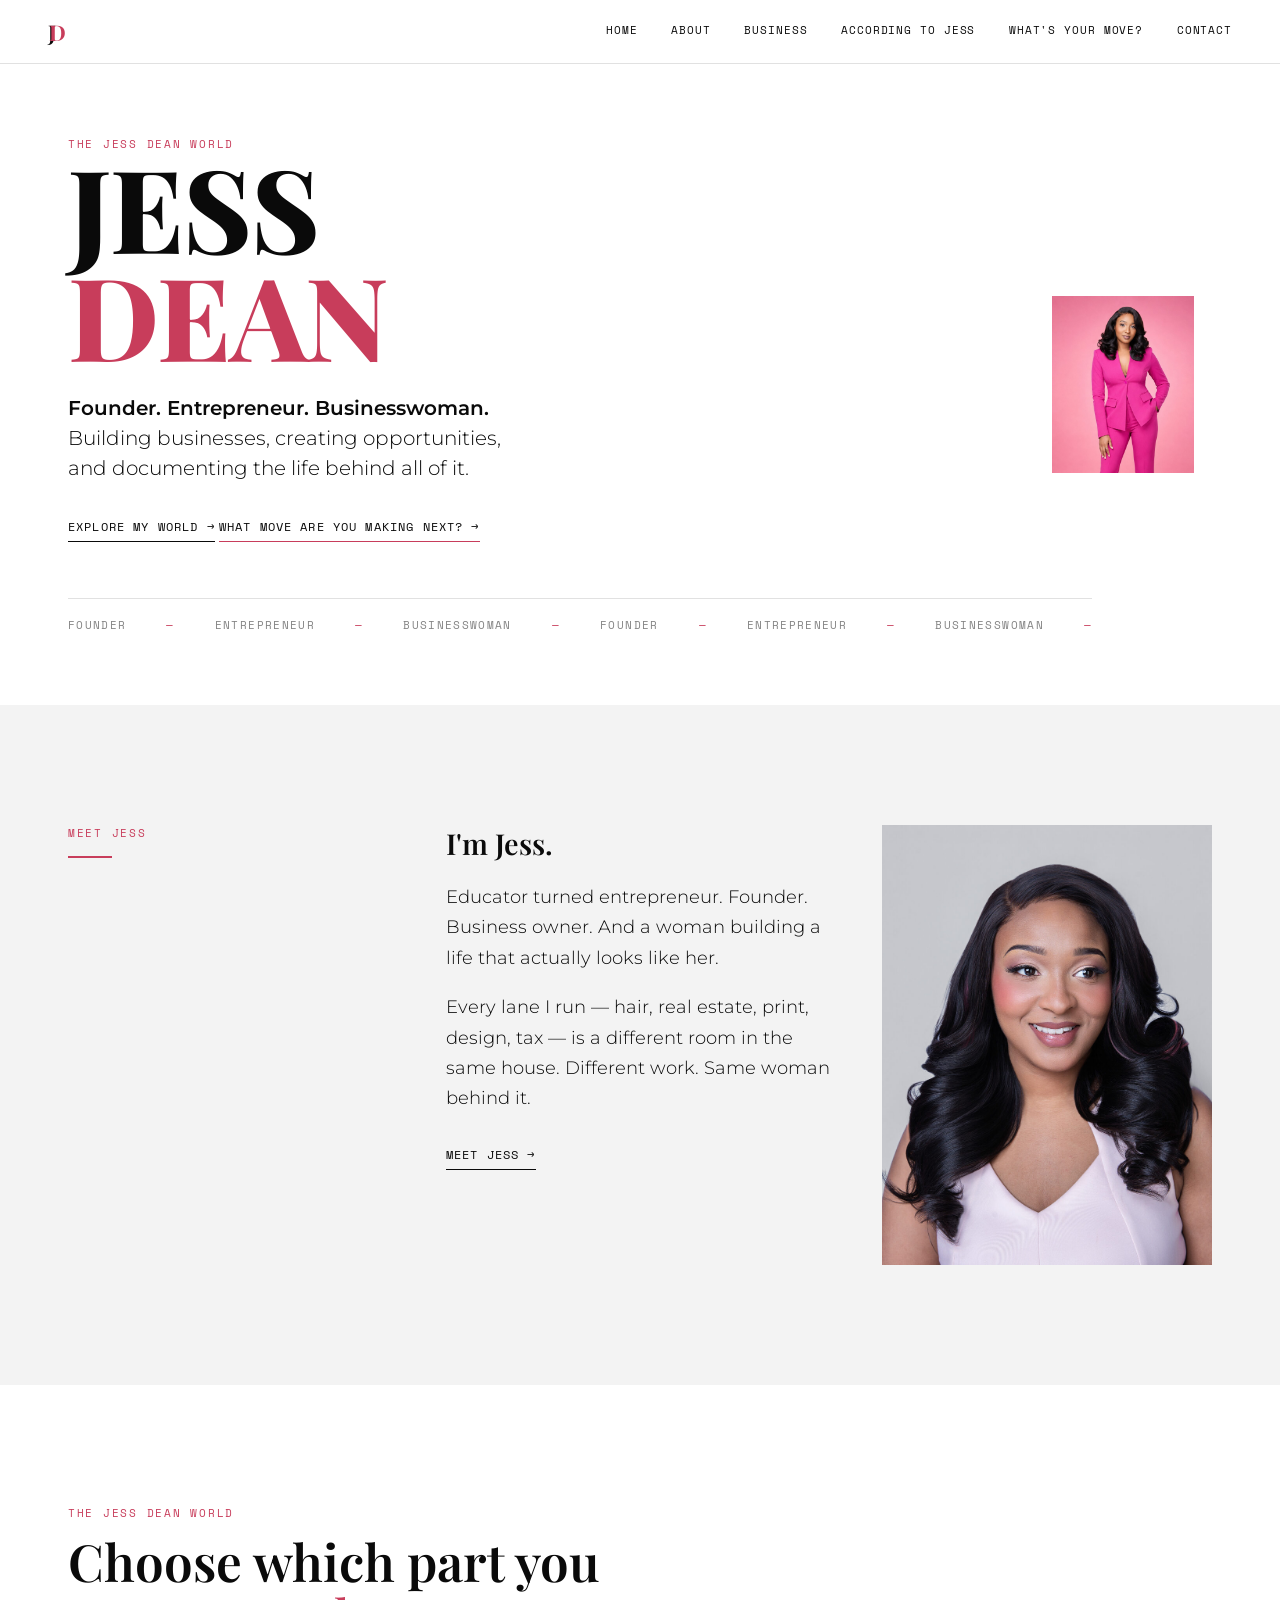
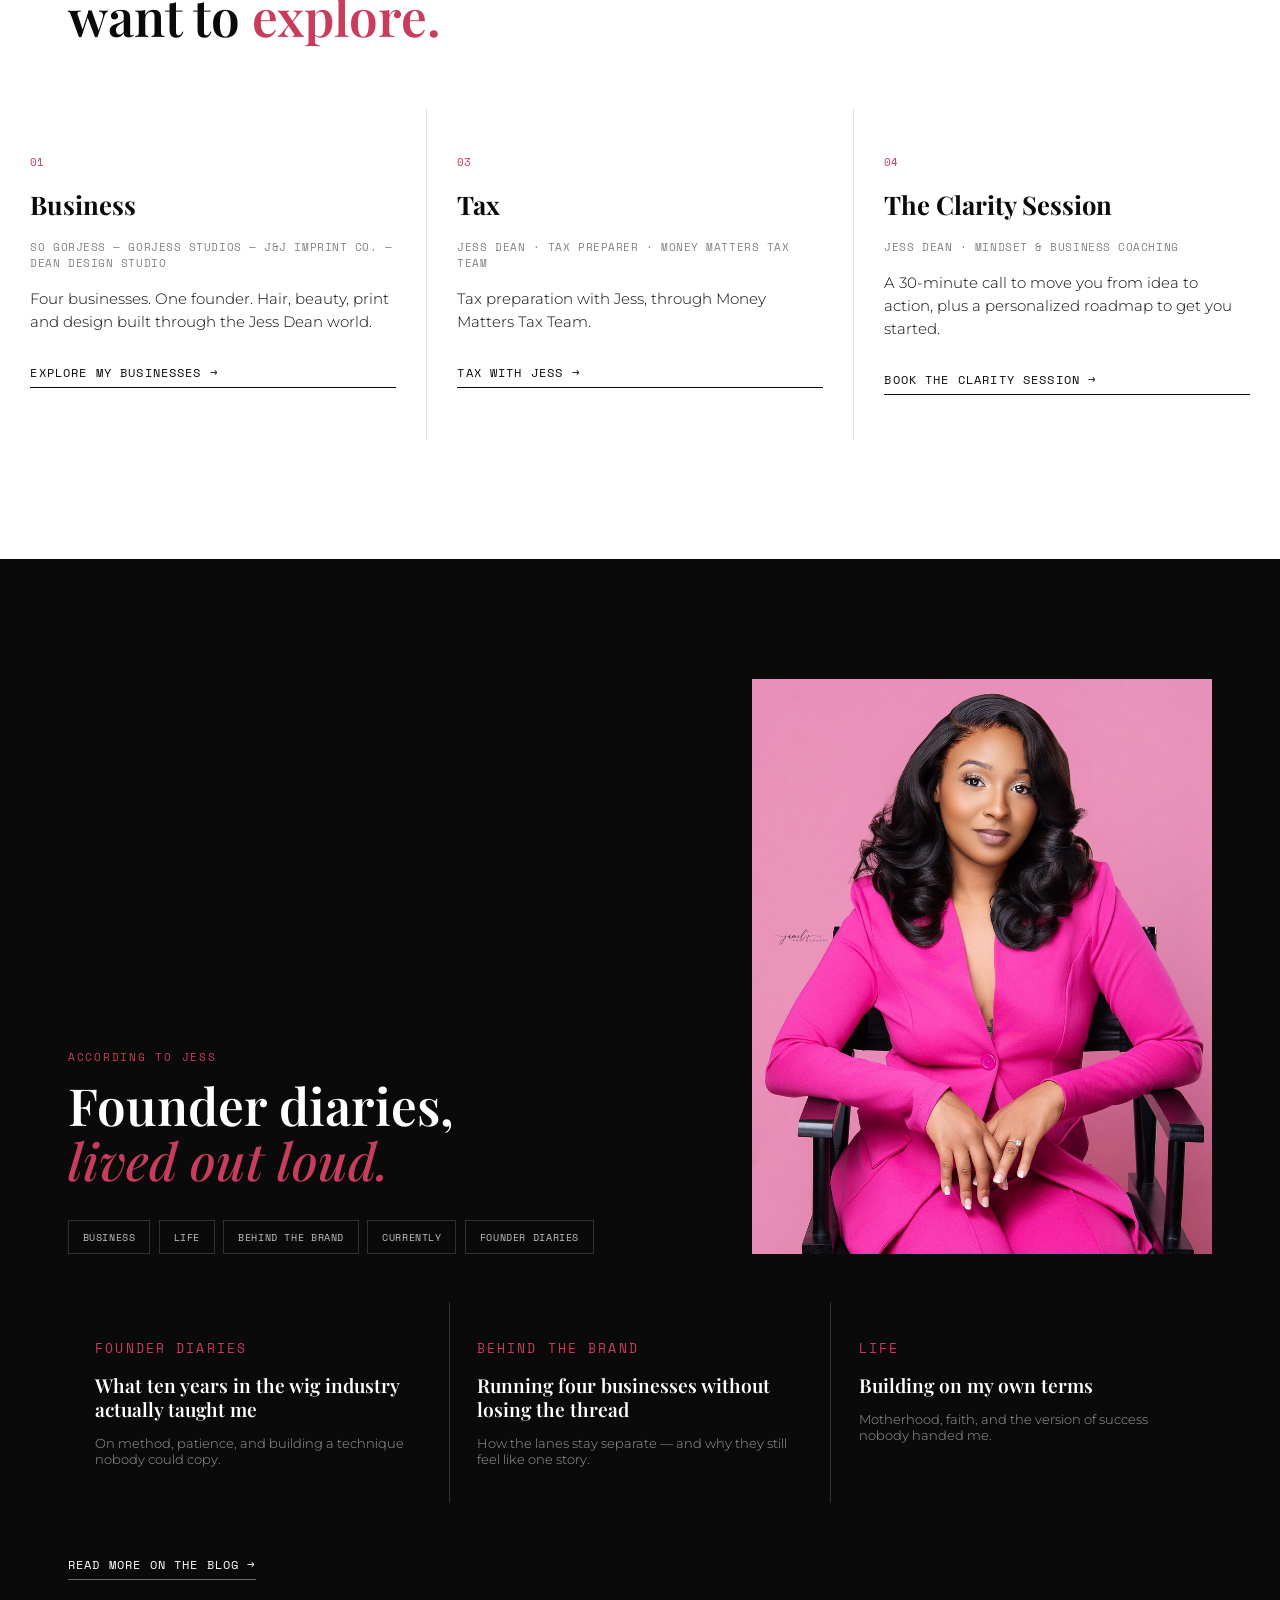
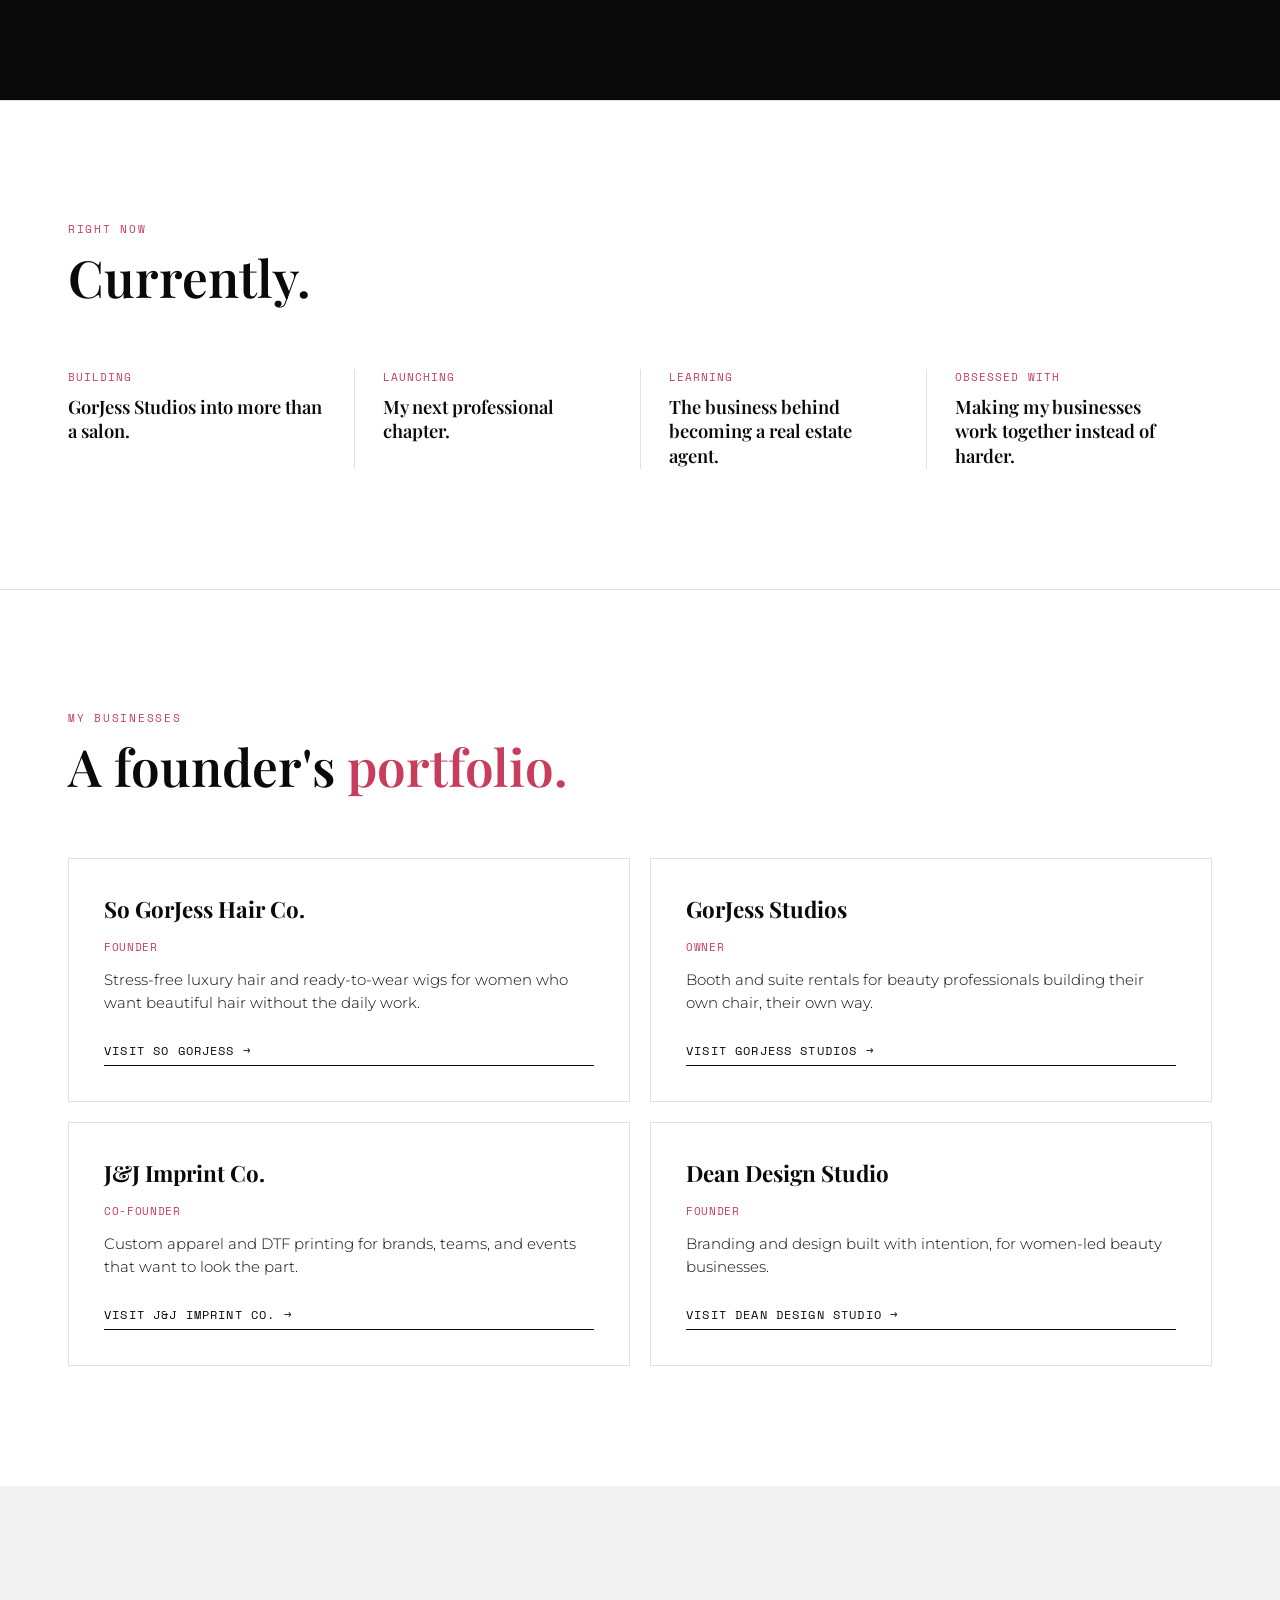
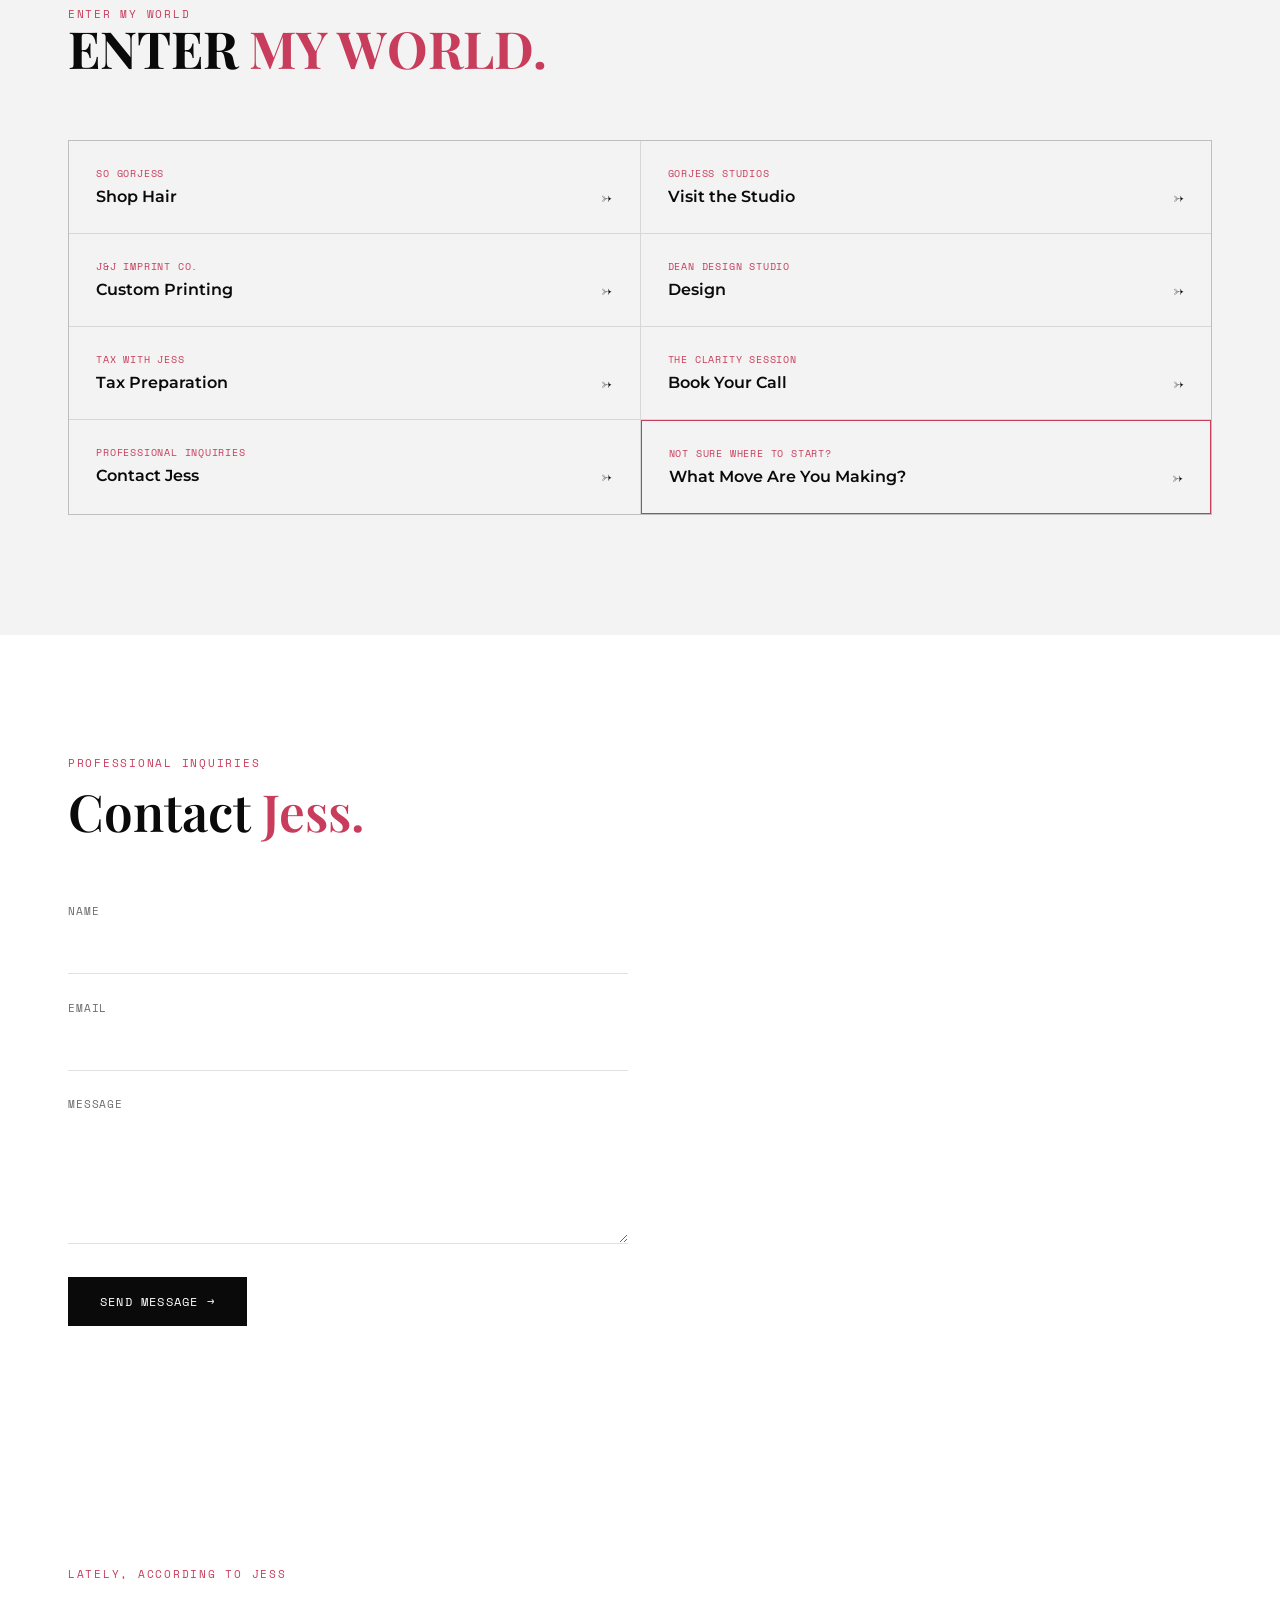
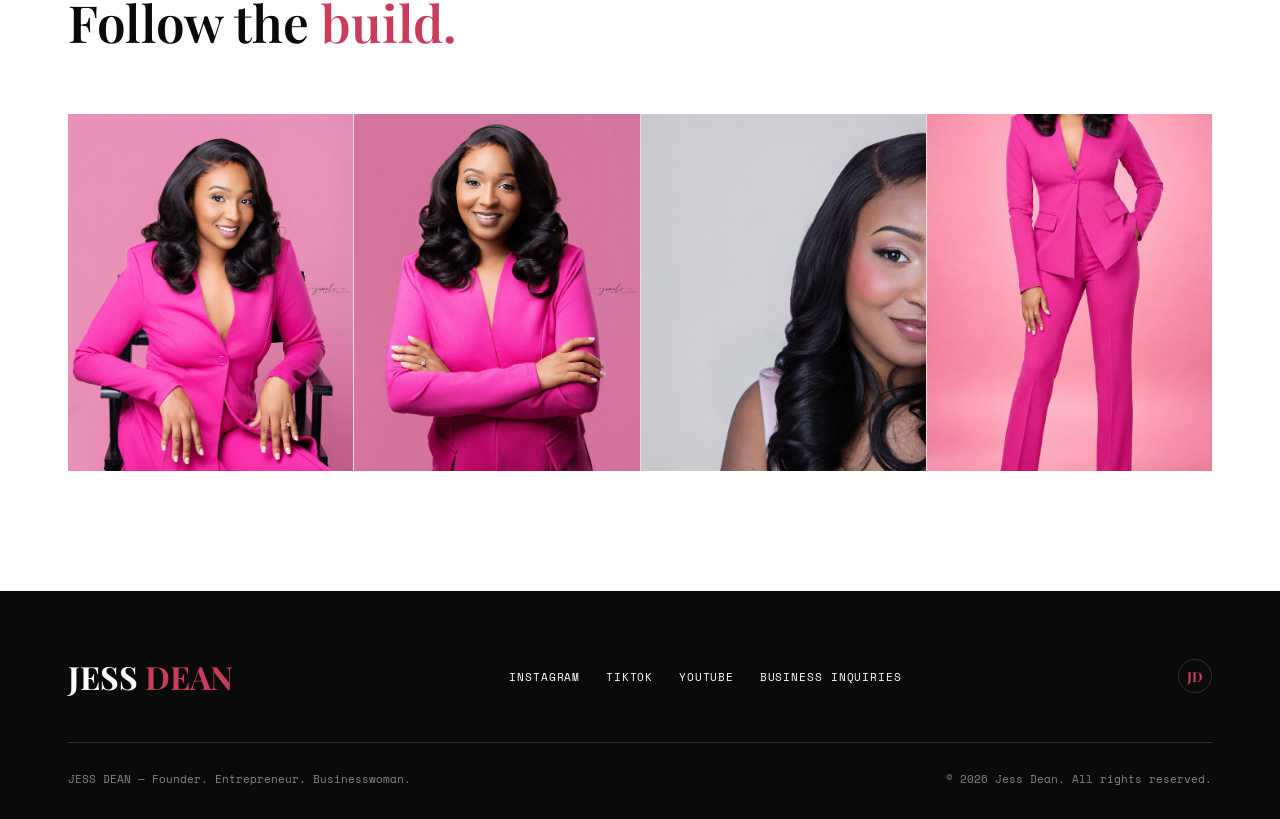
==== commit 30f3eb80: "Add files via upload" ====
--- a/index.html
+++ b/index.html
@@ -251,6 +251,7 @@
       <a href="#businesses">Business</a>
       <a href="#real-estate" class="gated">Real Estate</a>
       <a href="#atj">According to Jess</a>
+      <a href="moves.html">What's Your Move?</a>
       <a href="#contact-form">Contact</a>
     </div>
     <button class="nav-toggle" id="navToggle" aria-label="Open menu" aria-expanded="false">
@@ -263,6 +264,7 @@
     <a href="#businesses">Business</a>
     <a href="#real-estate" class="gated">Real Estate</a>
     <a href="#atj">According to Jess</a>
+    <a href="moves.html">What's Your Move?</a>
     <a href="#contact-form">Contact</a>
   </div>
 </nav>
@@ -274,6 +276,7 @@
       <h1 class="hero-title">JESS<span class="dean">DEAN</span></h1>
       <p class="hero-sub"><b>Founder. Entrepreneur. Businesswoman.</b> Building businesses, creating opportunities, and documenting the life behind all of it.</p>
       <a href="#meet" class="hero-cta">Explore My World →</a>
+      <a href="moves.html" class="hero-cta" style="margin-top:0.7rem; border-color:var(--rose);">What Move Are You Making Next? →</a>
       <div class="hero-ticker">
         <div class="hero-ticker-track">
           <span>Founder</span><span>Entrepreneur</span><span>Businesswoman</span><span>Founder</span><span>Entrepreneur</span><span>Businesswoman</span>
@@ -485,6 +488,10 @@
         <span class="enter-brand">Professional Inquiries</span>
         <span class="enter-action">Contact Jess <span class="arrow">→</span></span>
       </a>
+      <a href="moves.html" class="enter-item" style="border:1px solid var(--rose);">
+        <span class="enter-brand">Not Sure Where to Start?</span>
+        <span class="enter-action">What Move Are You Making? <span class="arrow">→</span></span>
+      </a>
     </div>
   </div>
 </section>
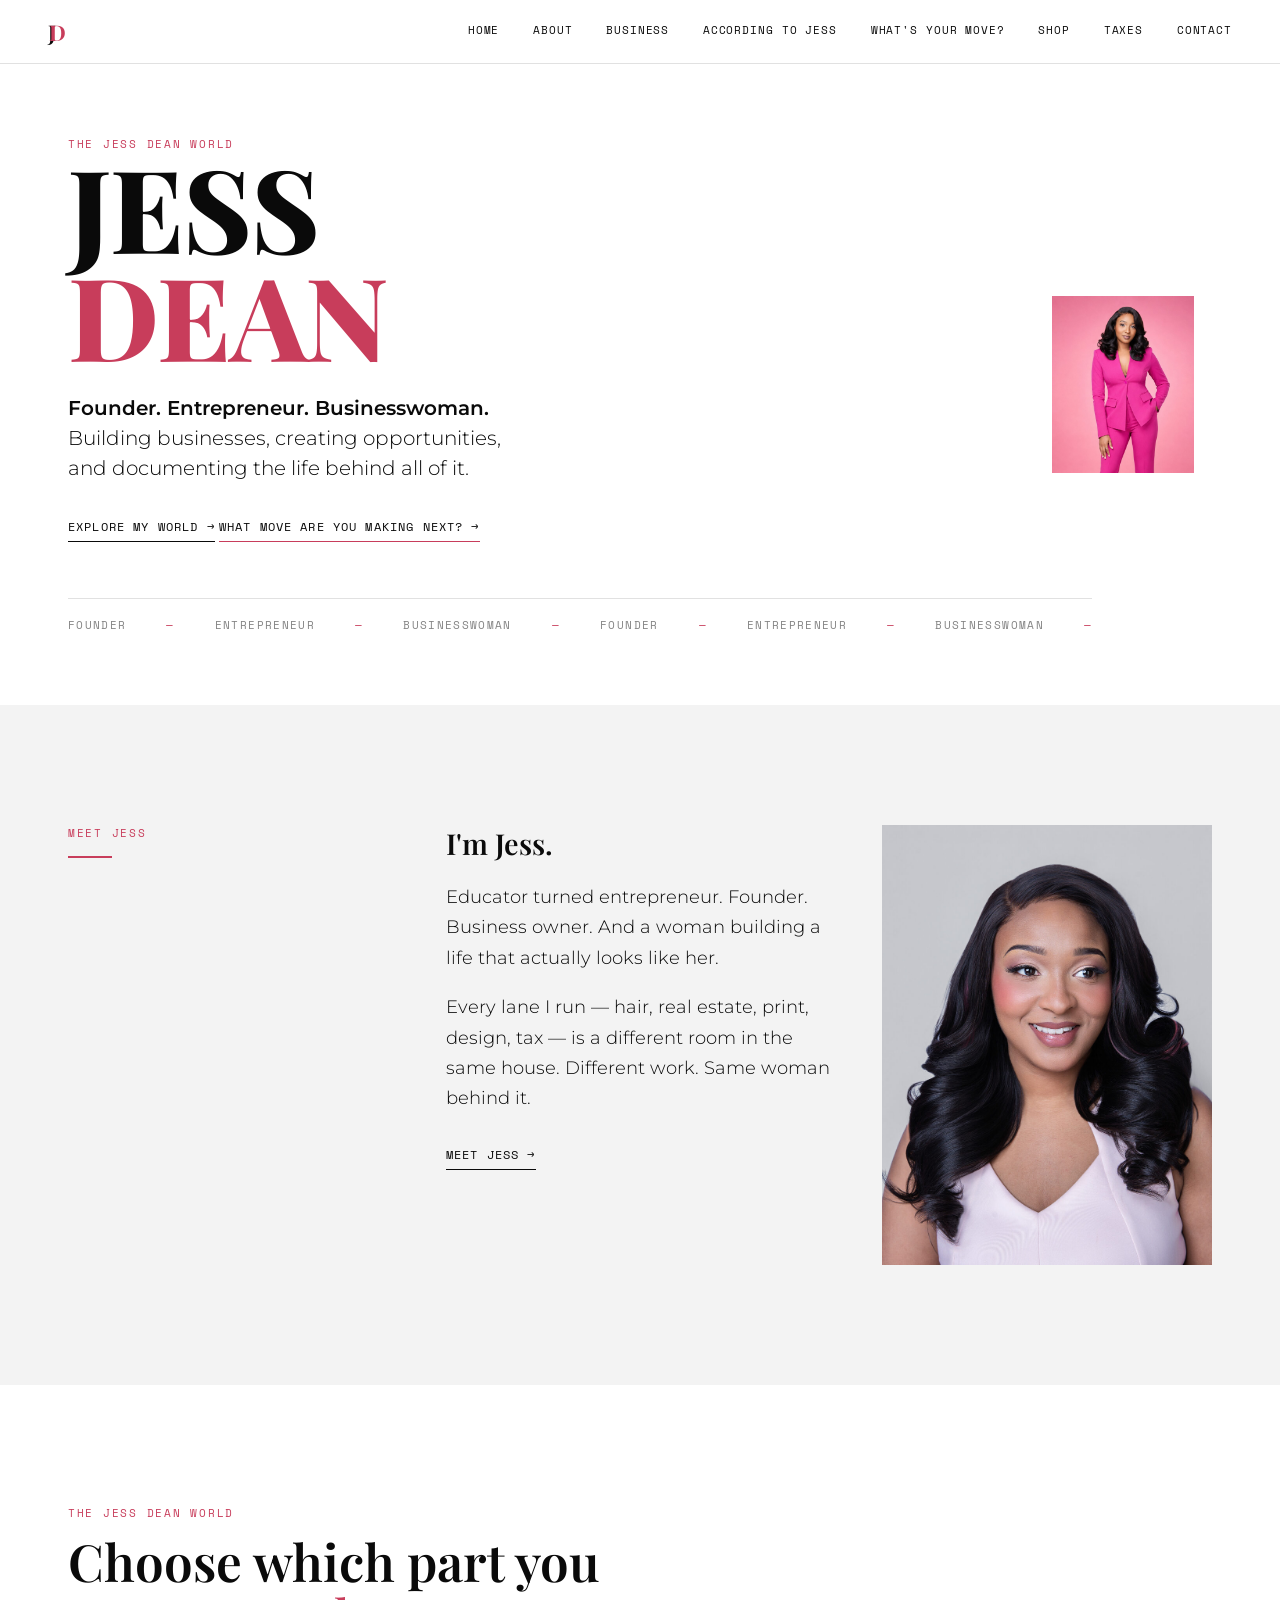
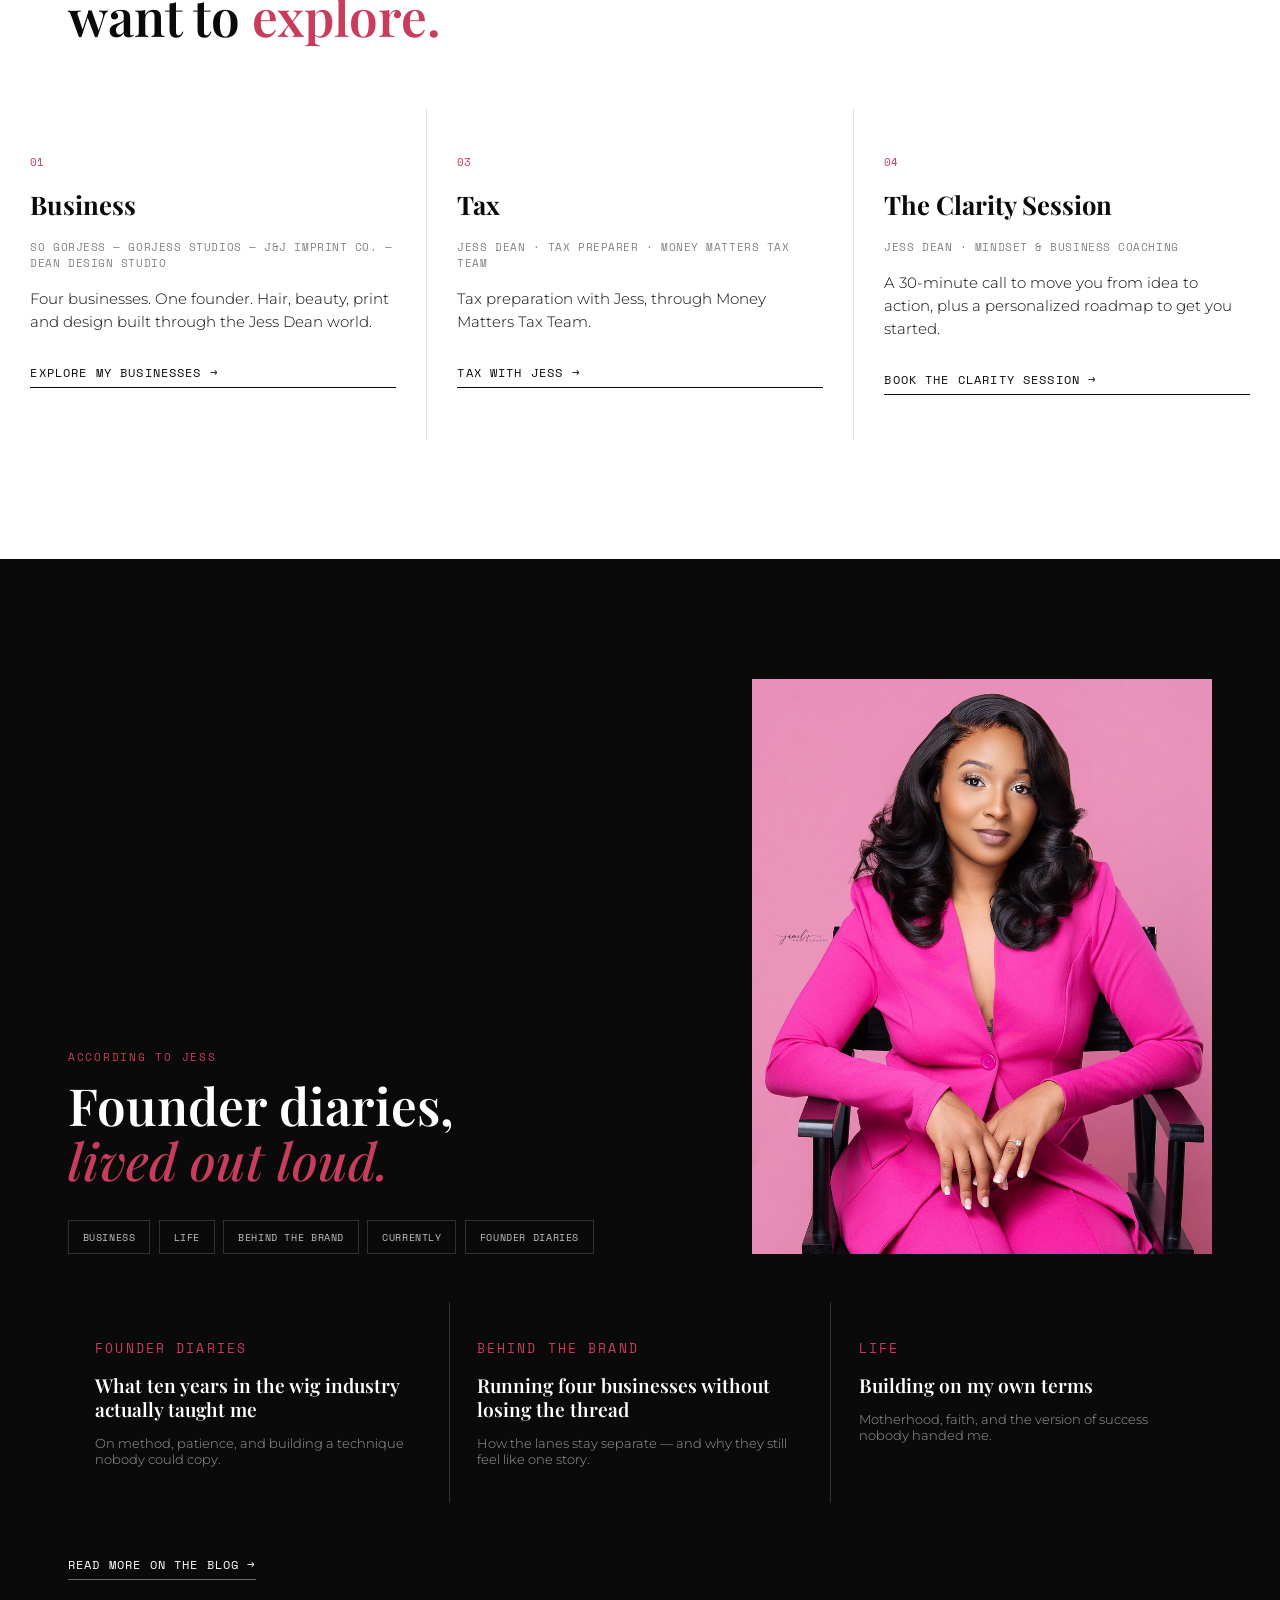
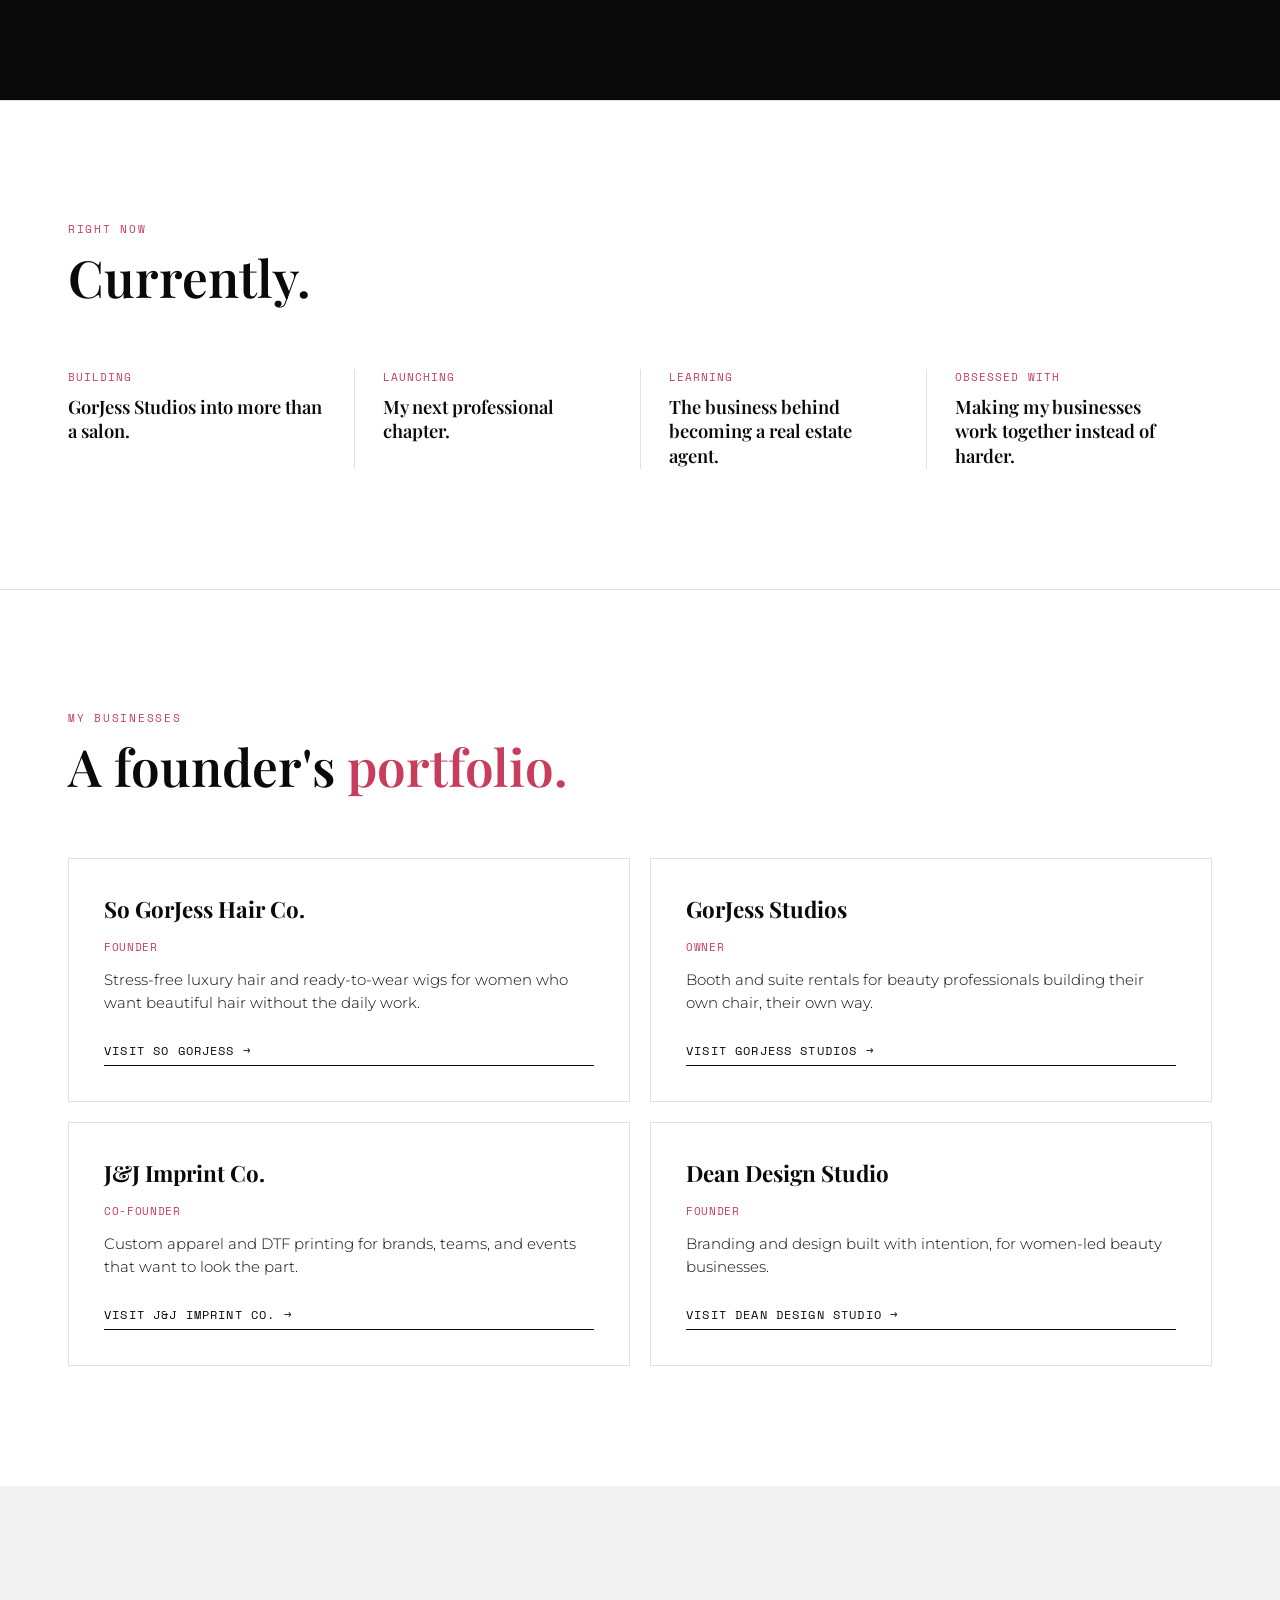
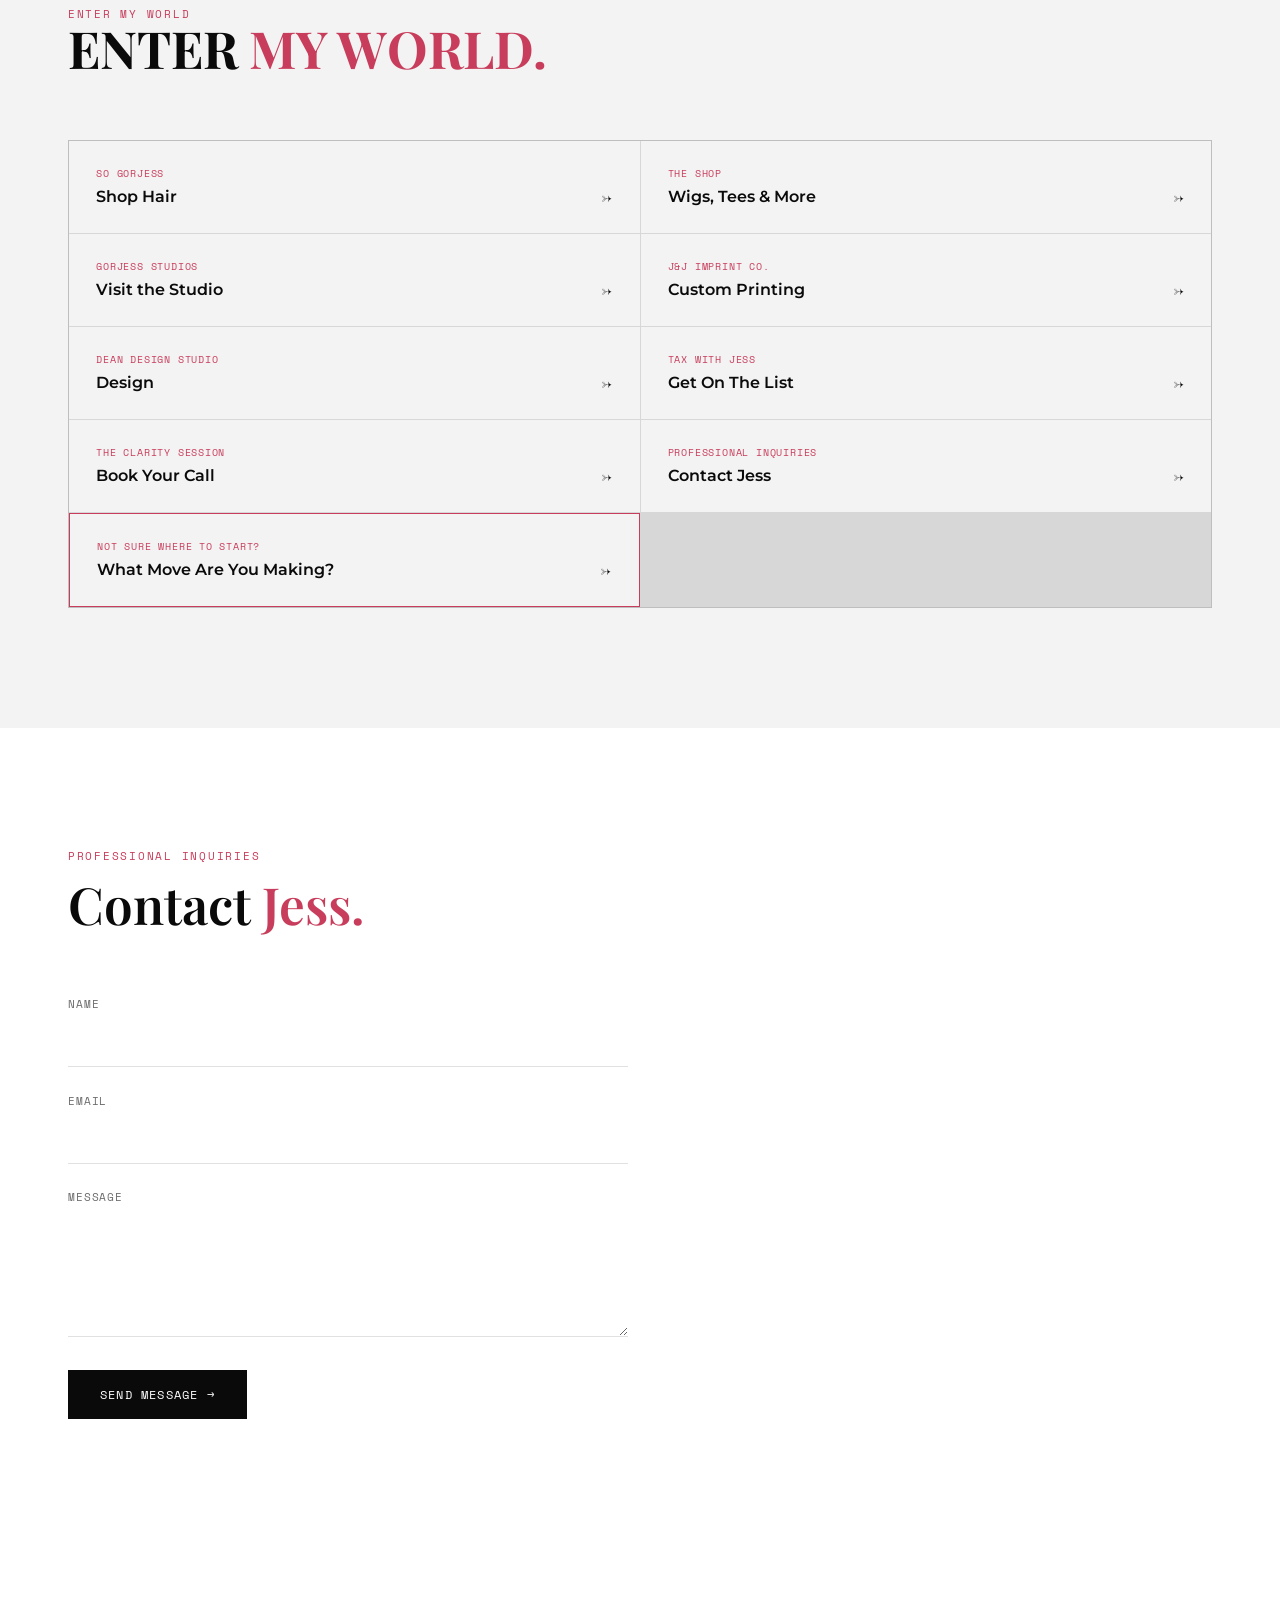
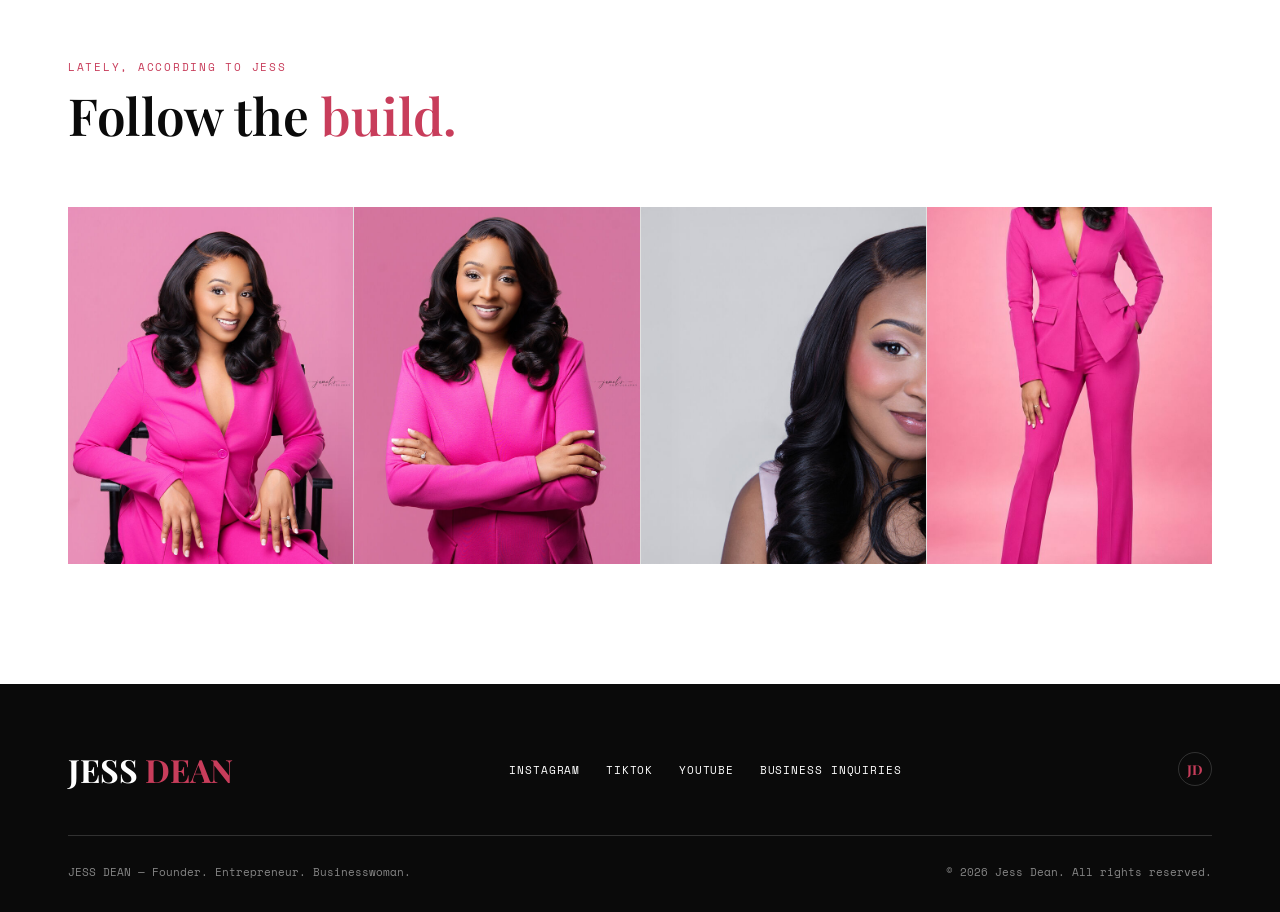
==== commit bb79e036: "Add files via upload" ====
--- a/index.html
+++ b/index.html
@@ -252,6 +252,8 @@
       <a href="#real-estate" class="gated">Real Estate</a>
       <a href="#atj">According to Jess</a>
       <a href="moves.html">What's Your Move?</a>
+      <a href="shop.html">Shop</a>
+      <a href="taxes.html">Taxes</a>
       <a href="#contact-form">Contact</a>
     </div>
     <button class="nav-toggle" id="navToggle" aria-label="Open menu" aria-expanded="false">
@@ -265,6 +267,8 @@
     <a href="#real-estate" class="gated">Real Estate</a>
     <a href="#atj">According to Jess</a>
     <a href="moves.html">What's Your Move?</a>
+    <a href="shop.html">Shop</a>
+    <a href="taxes.html">Taxes</a>
     <a href="#contact-form">Contact</a>
   </div>
 </nav>
@@ -334,7 +338,7 @@
       <h3>Tax</h3>
       <p class="role">Jess Dean · Tax Preparer · Money Matters Tax Team</p>
       <p class="desc">Tax preparation with Jess, through Money Matters Tax Team.</p>
-      <a href="#enter" class="btn-line">Tax With Jess →</a>
+      <a href="taxes.html" class="btn-line">Tax With Jess →</a>
     </div>
     <div class="world-card" id="clarity">
       <span class="world-num">04</span>
@@ -460,6 +464,10 @@
         <span class="enter-brand">So GorJess</span>
         <span class="enter-action">Shop Hair <span class="arrow">→</span></span>
       </a>
+      <a href="shop.html" class="enter-item">
+        <span class="enter-brand">The Shop</span>
+        <span class="enter-action">Wigs, Tees &amp; More <span class="arrow">→</span></span>
+      </a>
       <a href="https://gorjessstudios.studio" target="_blank" rel="noopener" class="enter-item">
         <span class="enter-brand">GorJess Studios</span>
         <span class="enter-action">Visit the Studio <span class="arrow">→</span></span>
@@ -476,9 +484,9 @@
         <span class="enter-brand">Real Estate With Jess</span>
         <span class="enter-action">Buy. Sell. Invest. <span class="arrow">→</span></span>
       </a>
-      <a href="#" class="enter-item">
+      <a href="taxes.html" class="enter-item">
         <span class="enter-brand">Tax With Jess</span>
-        <span class="enter-action">Tax Preparation <span class="arrow">→</span></span>
+        <span class="enter-action">Get On The List <span class="arrow">→</span></span>
       </a>
       <a href="#" class="enter-item">
         <span class="enter-brand">The Clarity Session</span>
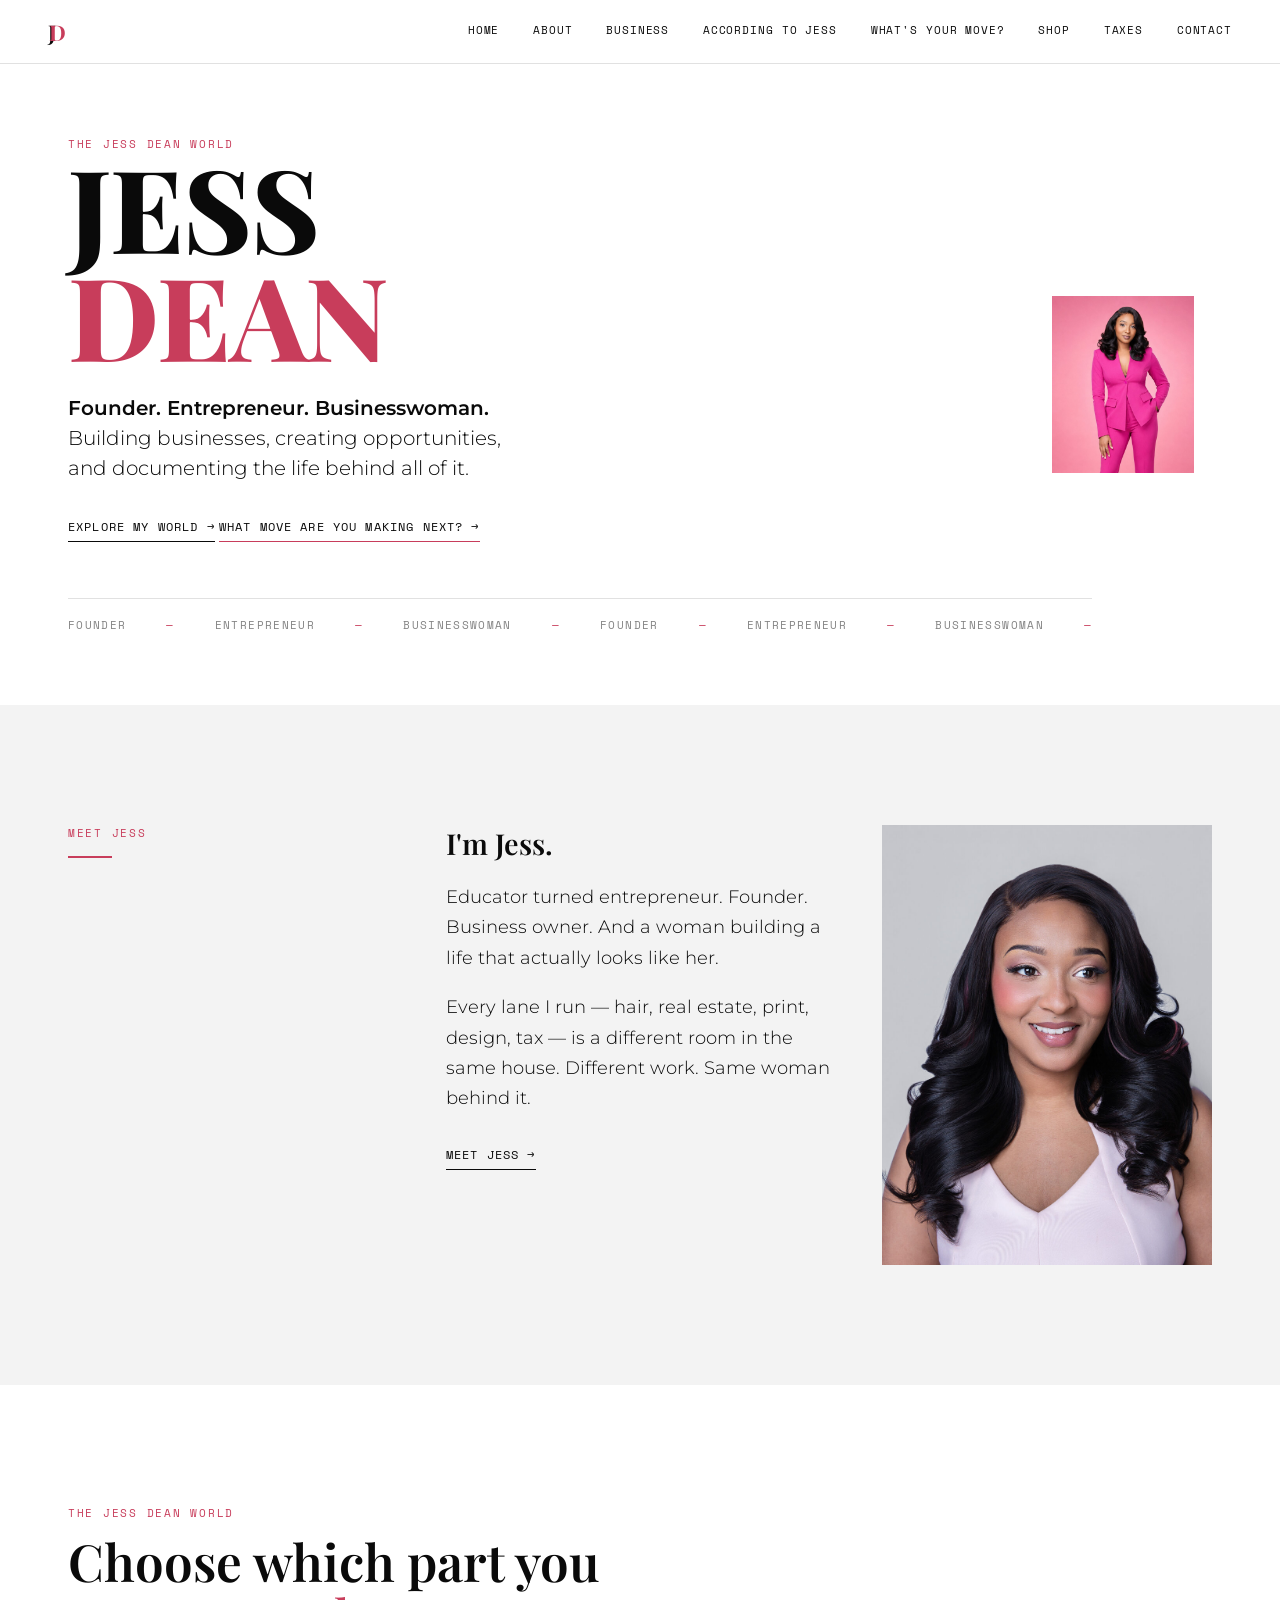
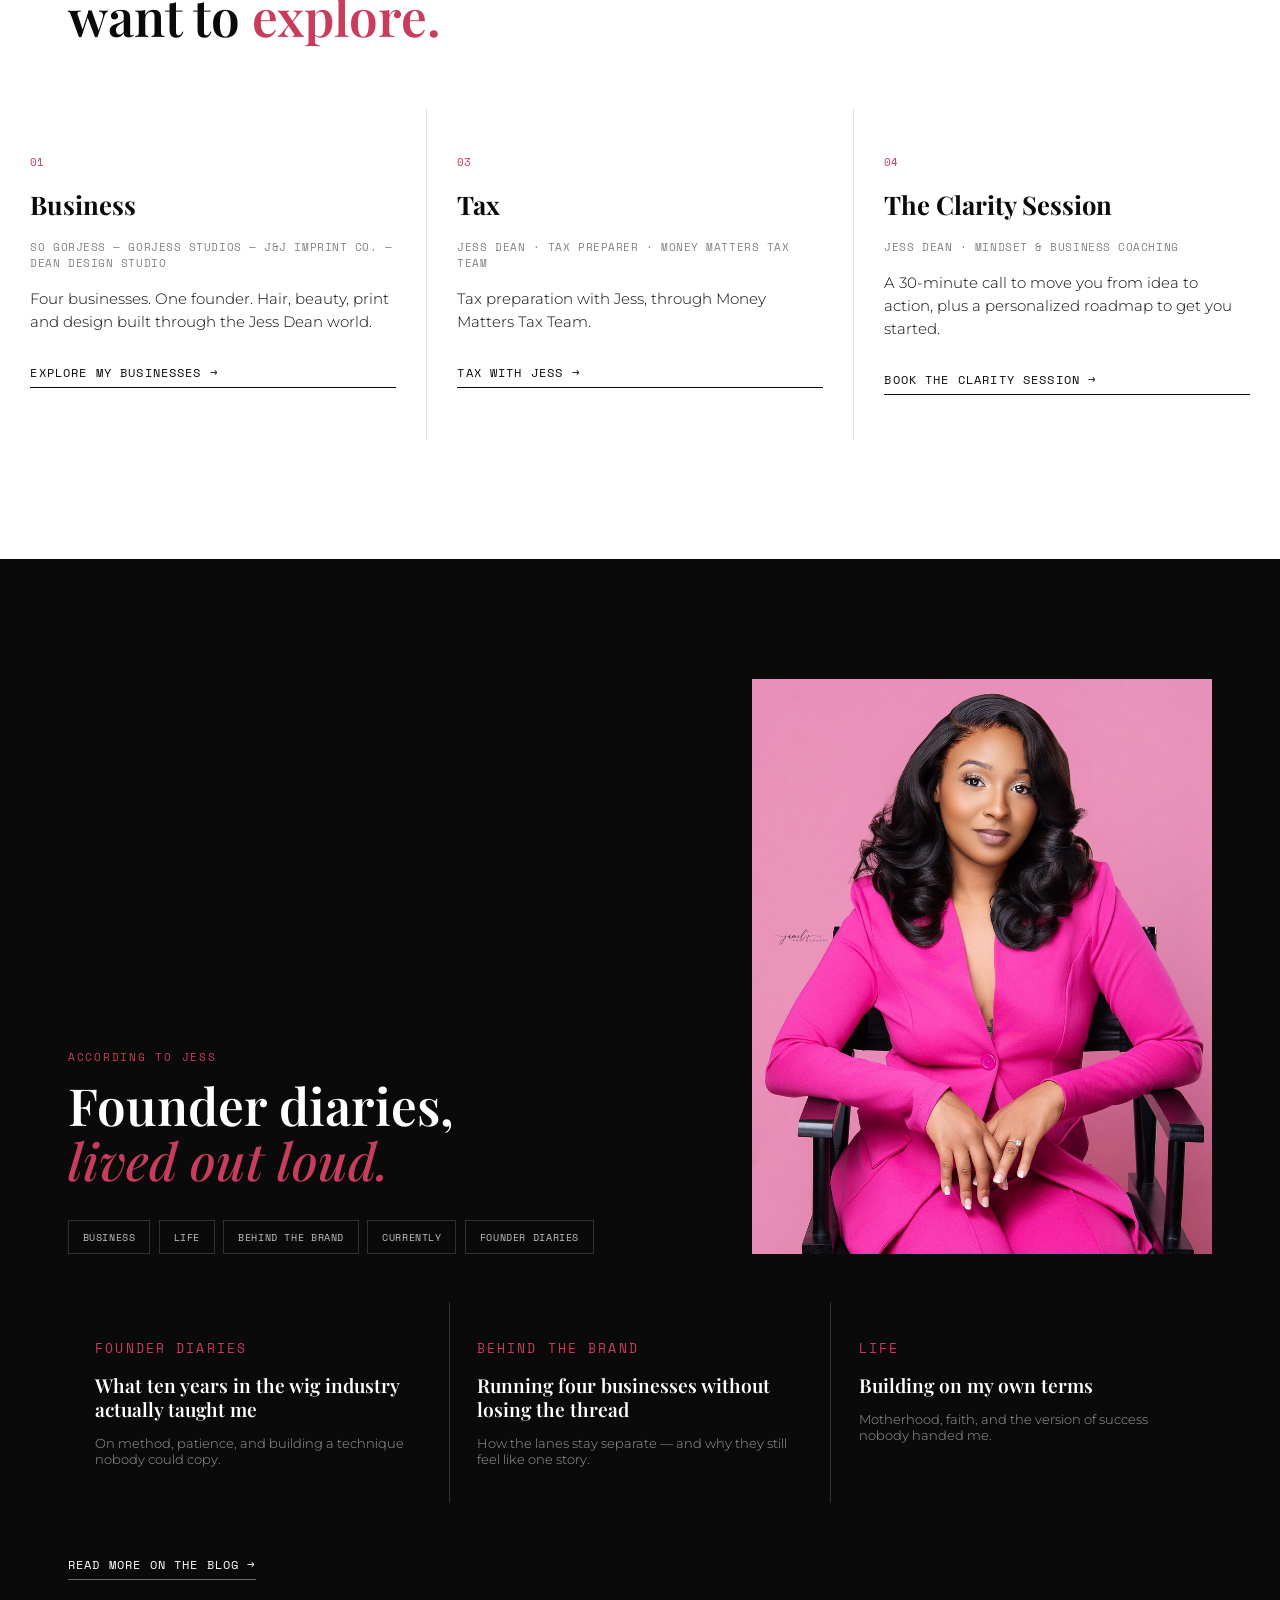
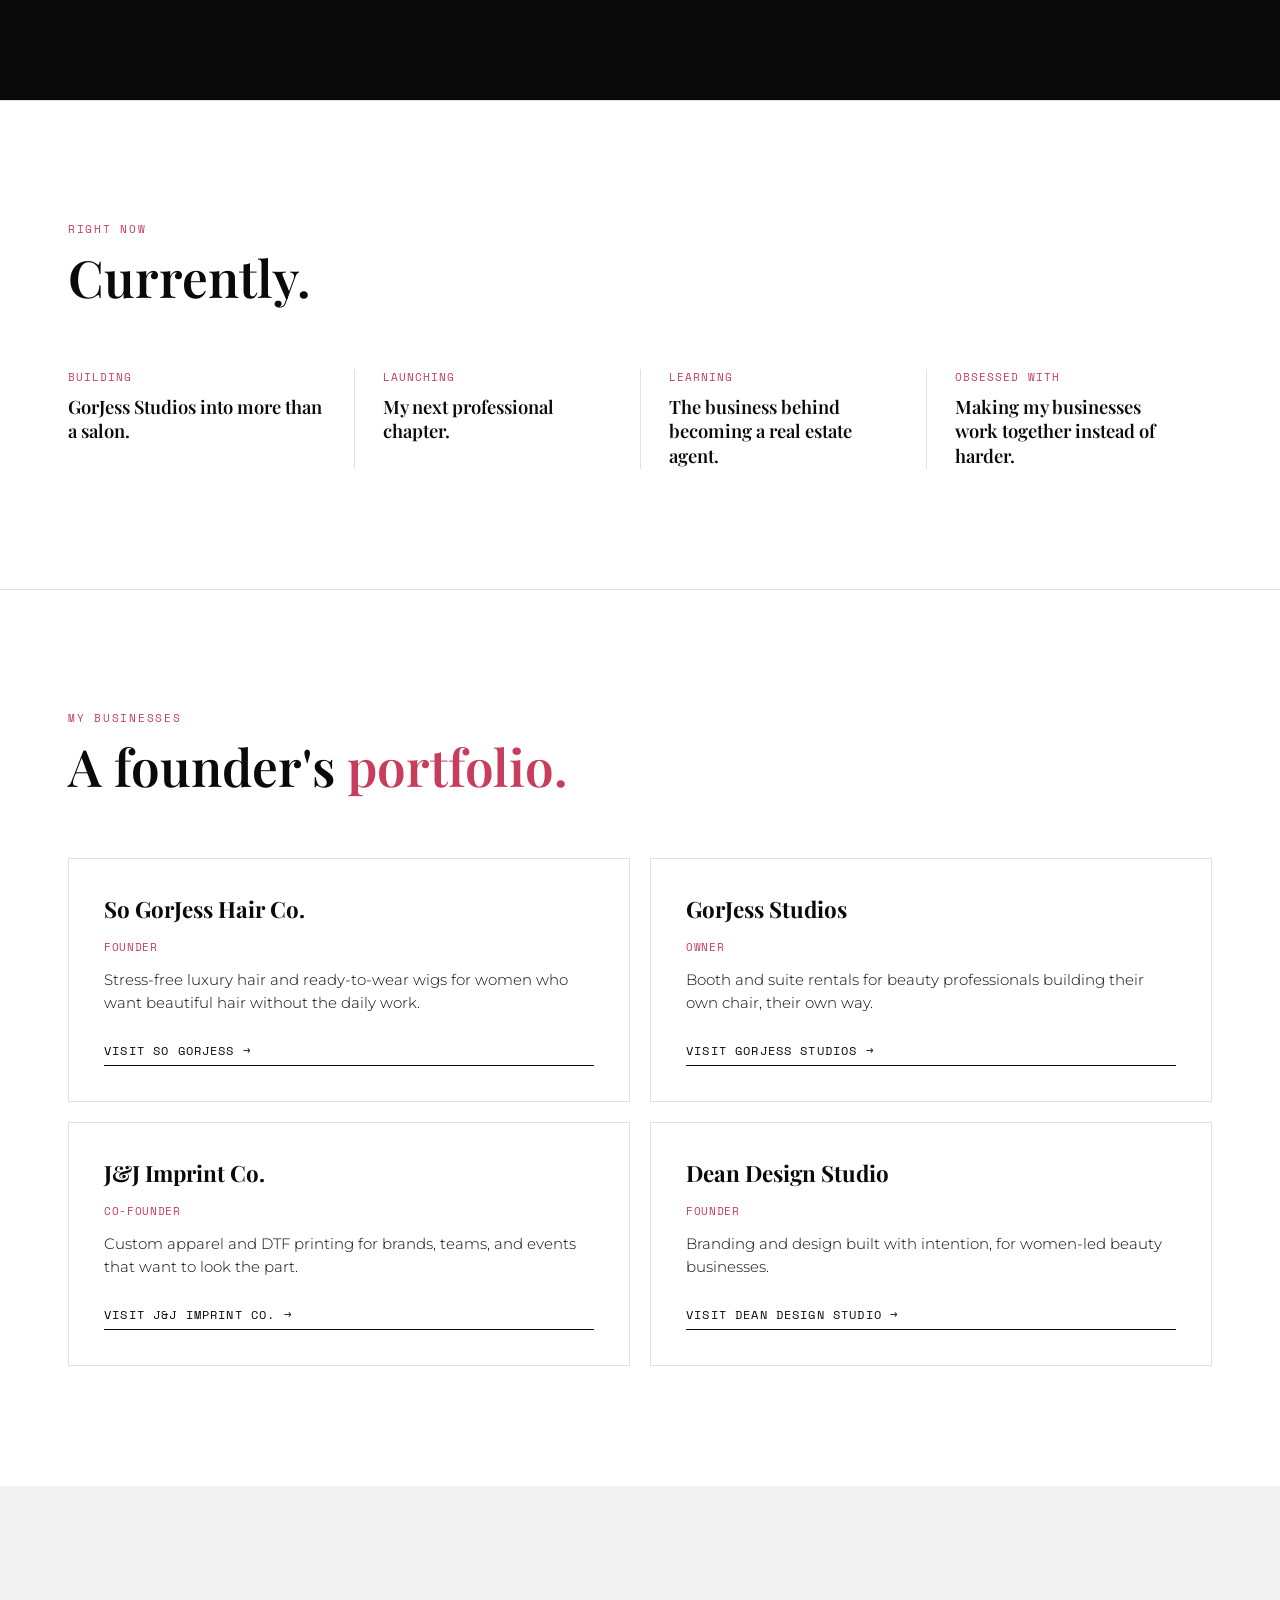
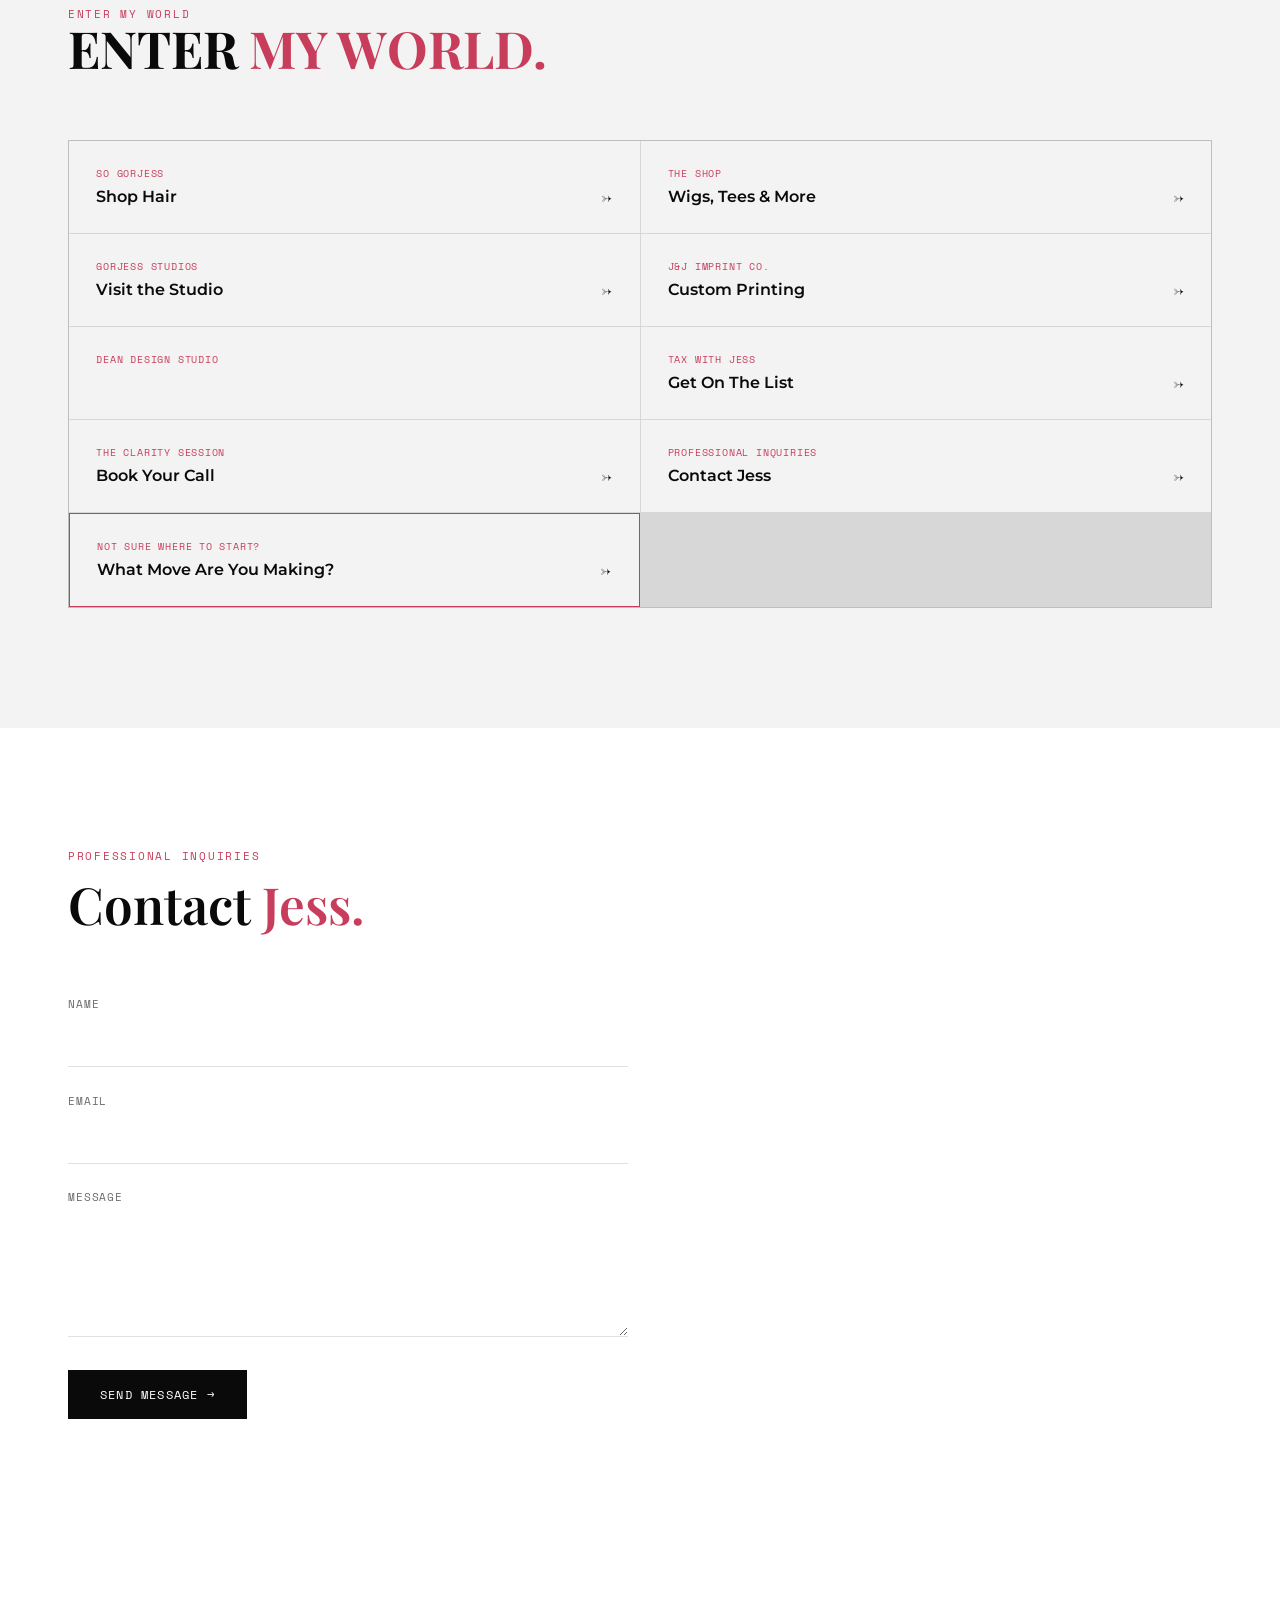
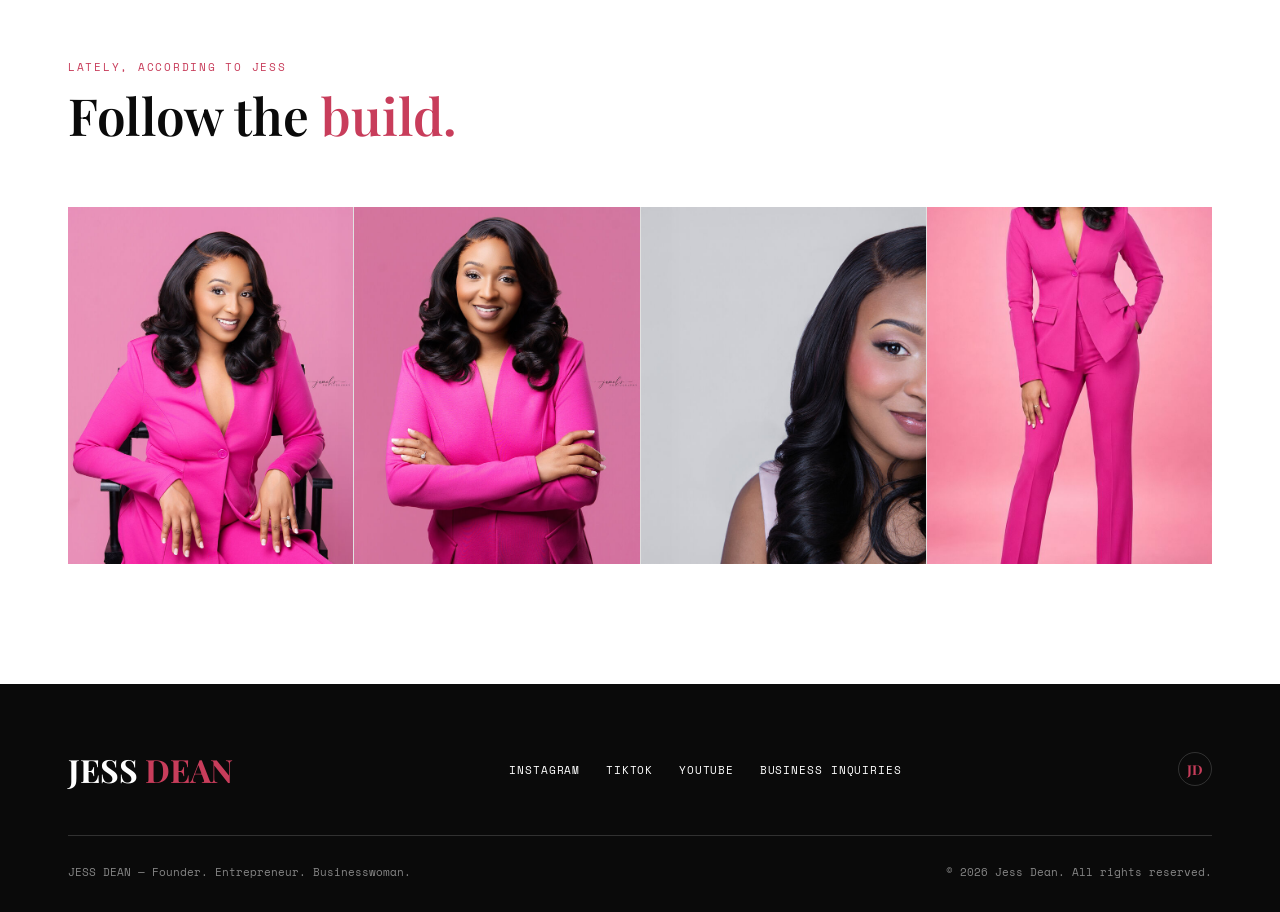
==== commit 7d09e4b4: "Update Dean Design Studio links to external URL" ====
--- a/index.html
+++ b/index.html
@@ -447,7 +447,7 @@
         <p class="biz-name">Dean Design Studio</p>
         <p class="biz-role">Founder</p>
         <p class="biz-desc">Branding and design built with intention, for women-led beauty businesses.</p>
-        <a href="#" class="btn-line">Visit Dean Design Studio →</a>
+        <a href="https://gorjessstudios.studio/dean-design-studio/" class="btn-line" target="_blank" rel="noopener">Visit Dean Design Studio →</a>
       </div>
     </div>
   </div>
@@ -476,9 +476,8 @@
         <span class="enter-brand">J&amp;J Imprint Co.</span>
         <span class="enter-action">Custom Printing <span class="arrow">→</span></span>
       </a>
-      <a href="#" class="enter-item">
-        <span class="enter-brand">Dean Design Studio</span>
-        <span class="enter-action">Design <span class="arrow">→</span></span>
+      <a href="https://gorjessstudios.studio/dean-design-studio/" class="enter-item" target="_blank" rel="noopener">
+  <span class="enter-brand">Dean Design Studio</span>
       </a>
       <a href="#" class="enter-item gated">
         <span class="enter-brand">Real Estate With Jess</span>
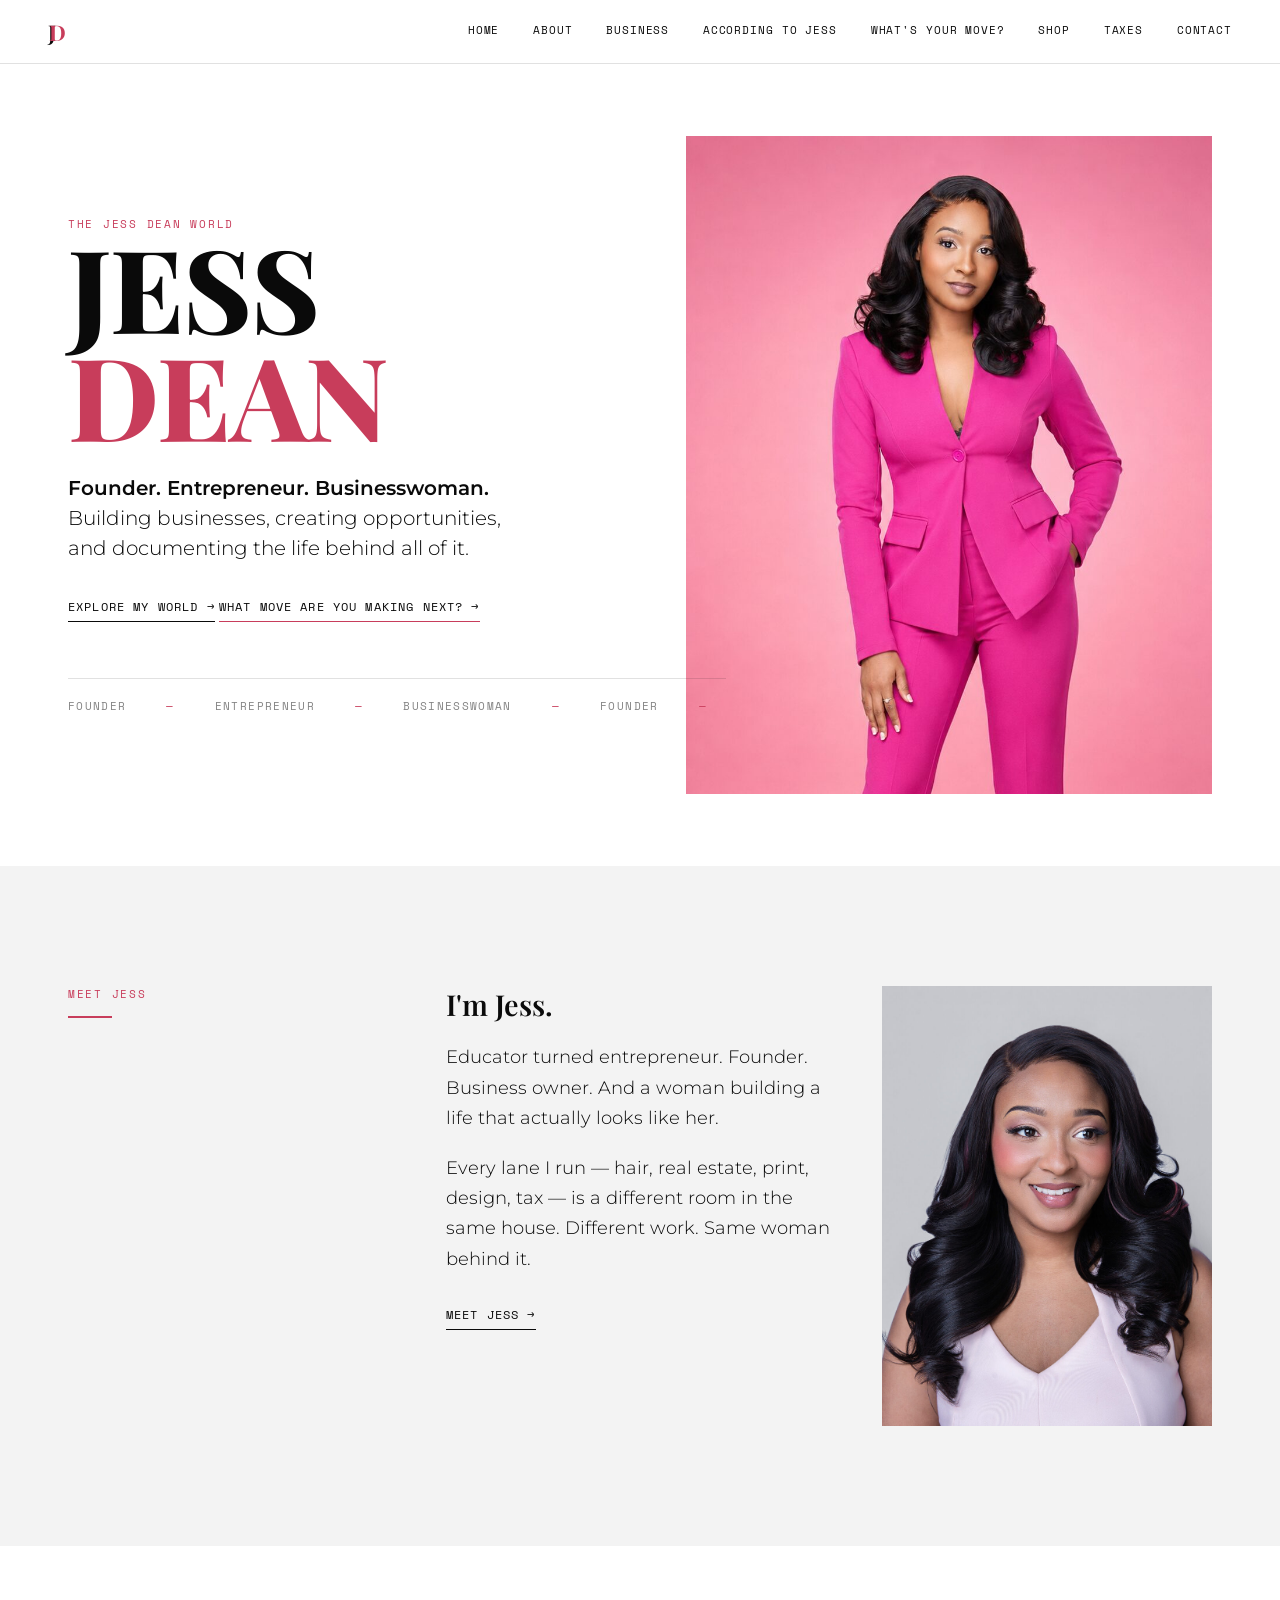
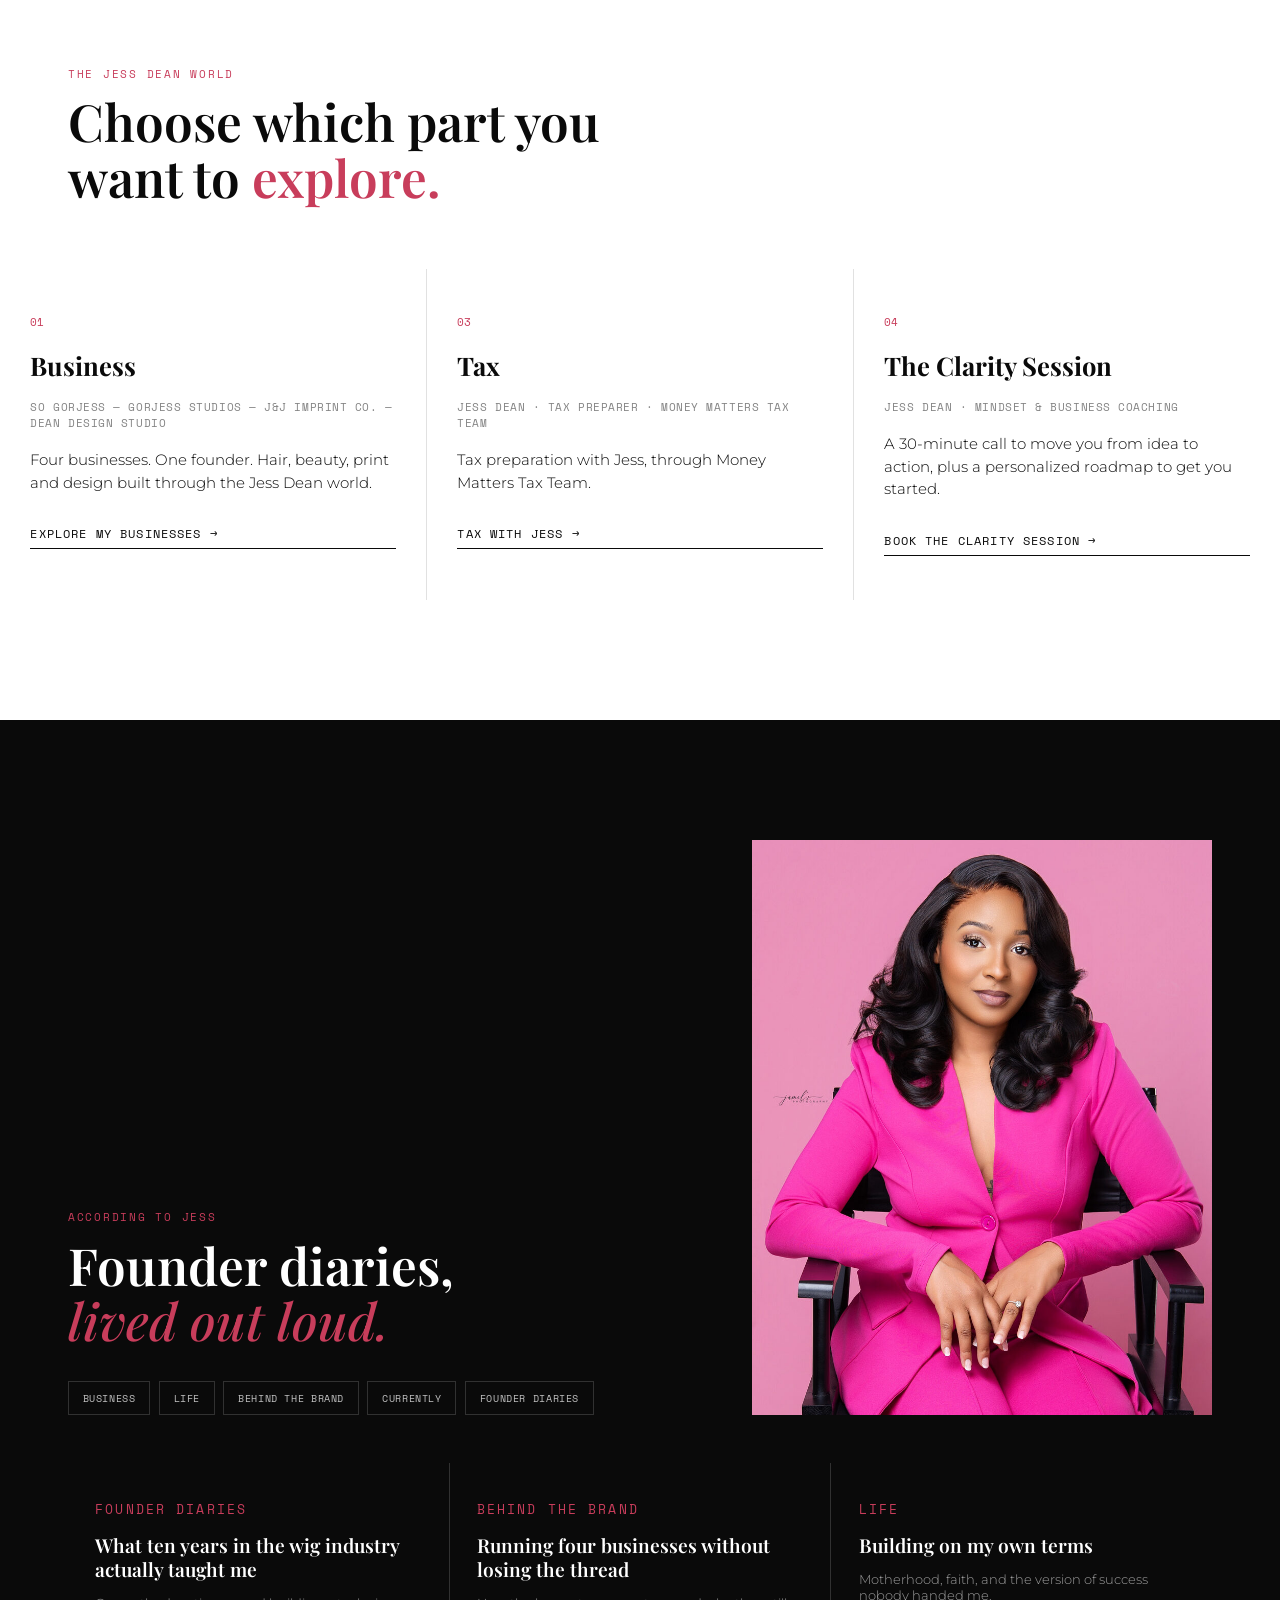
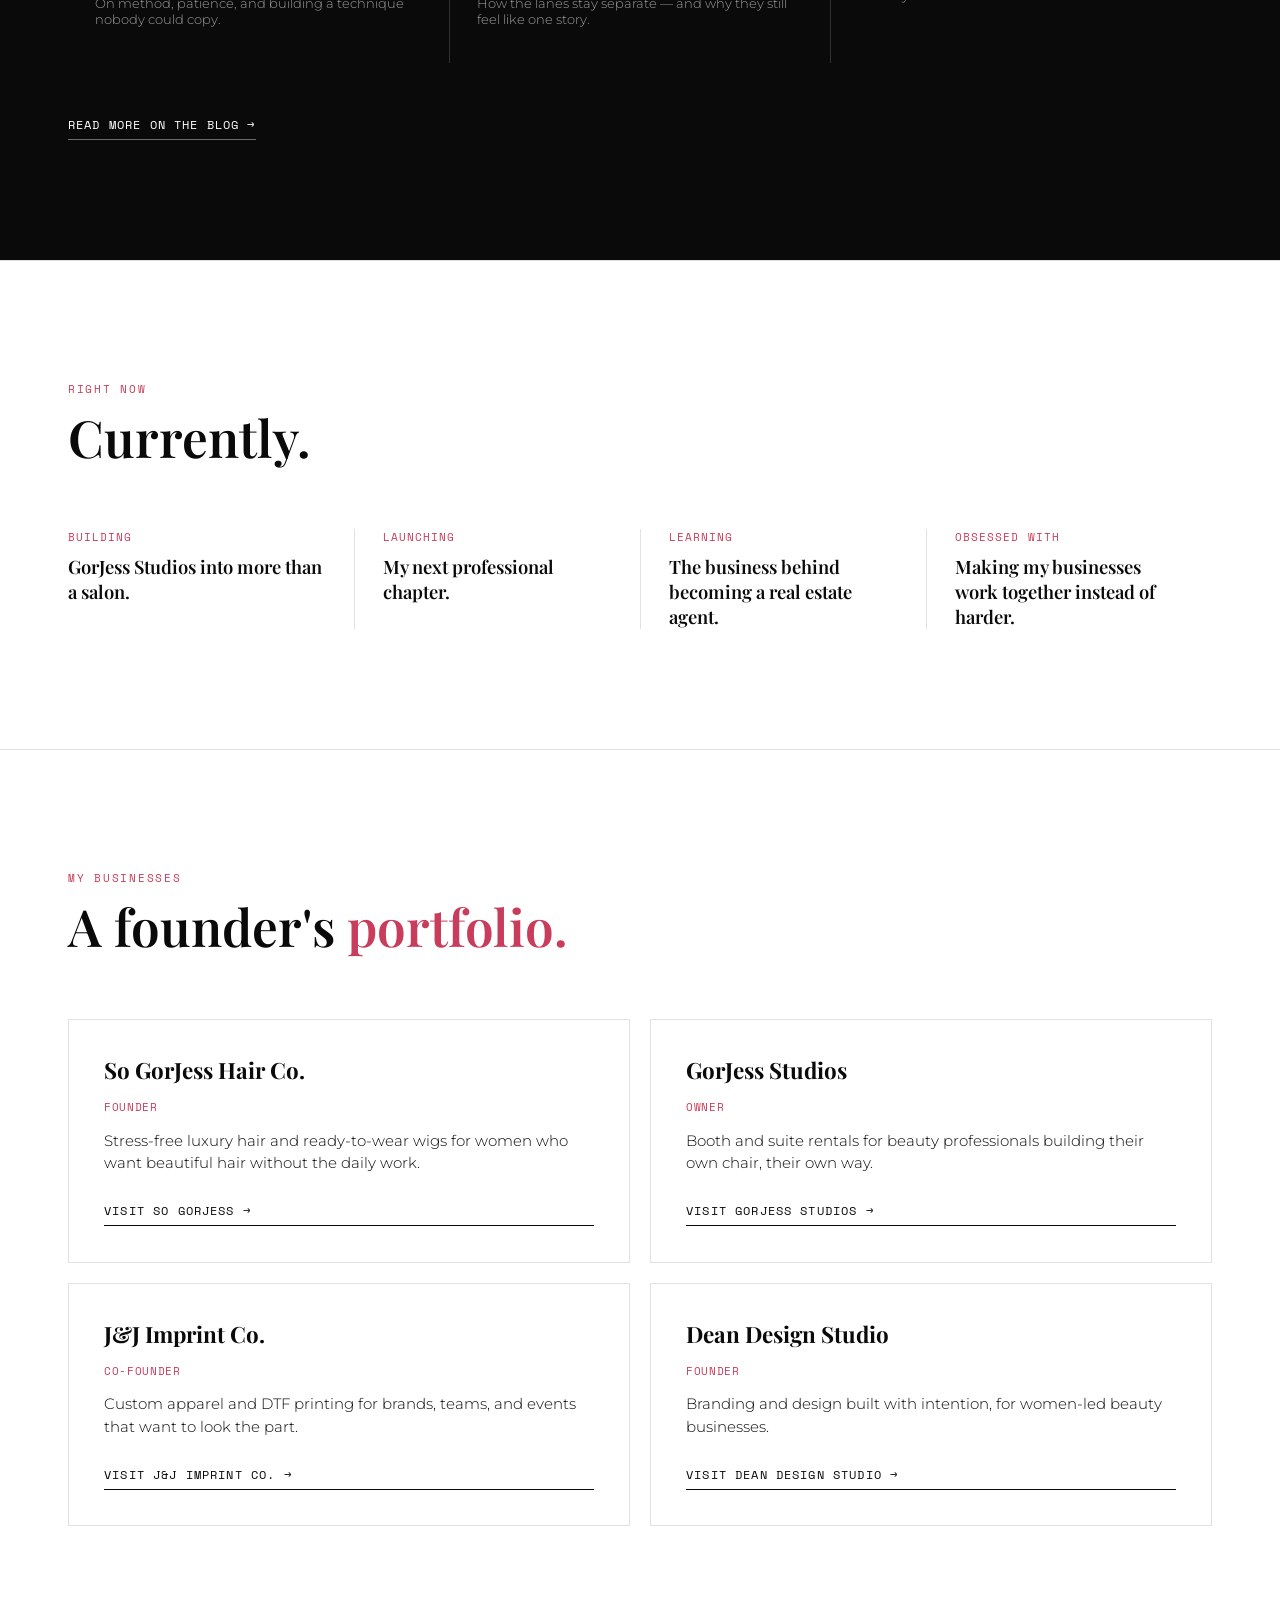
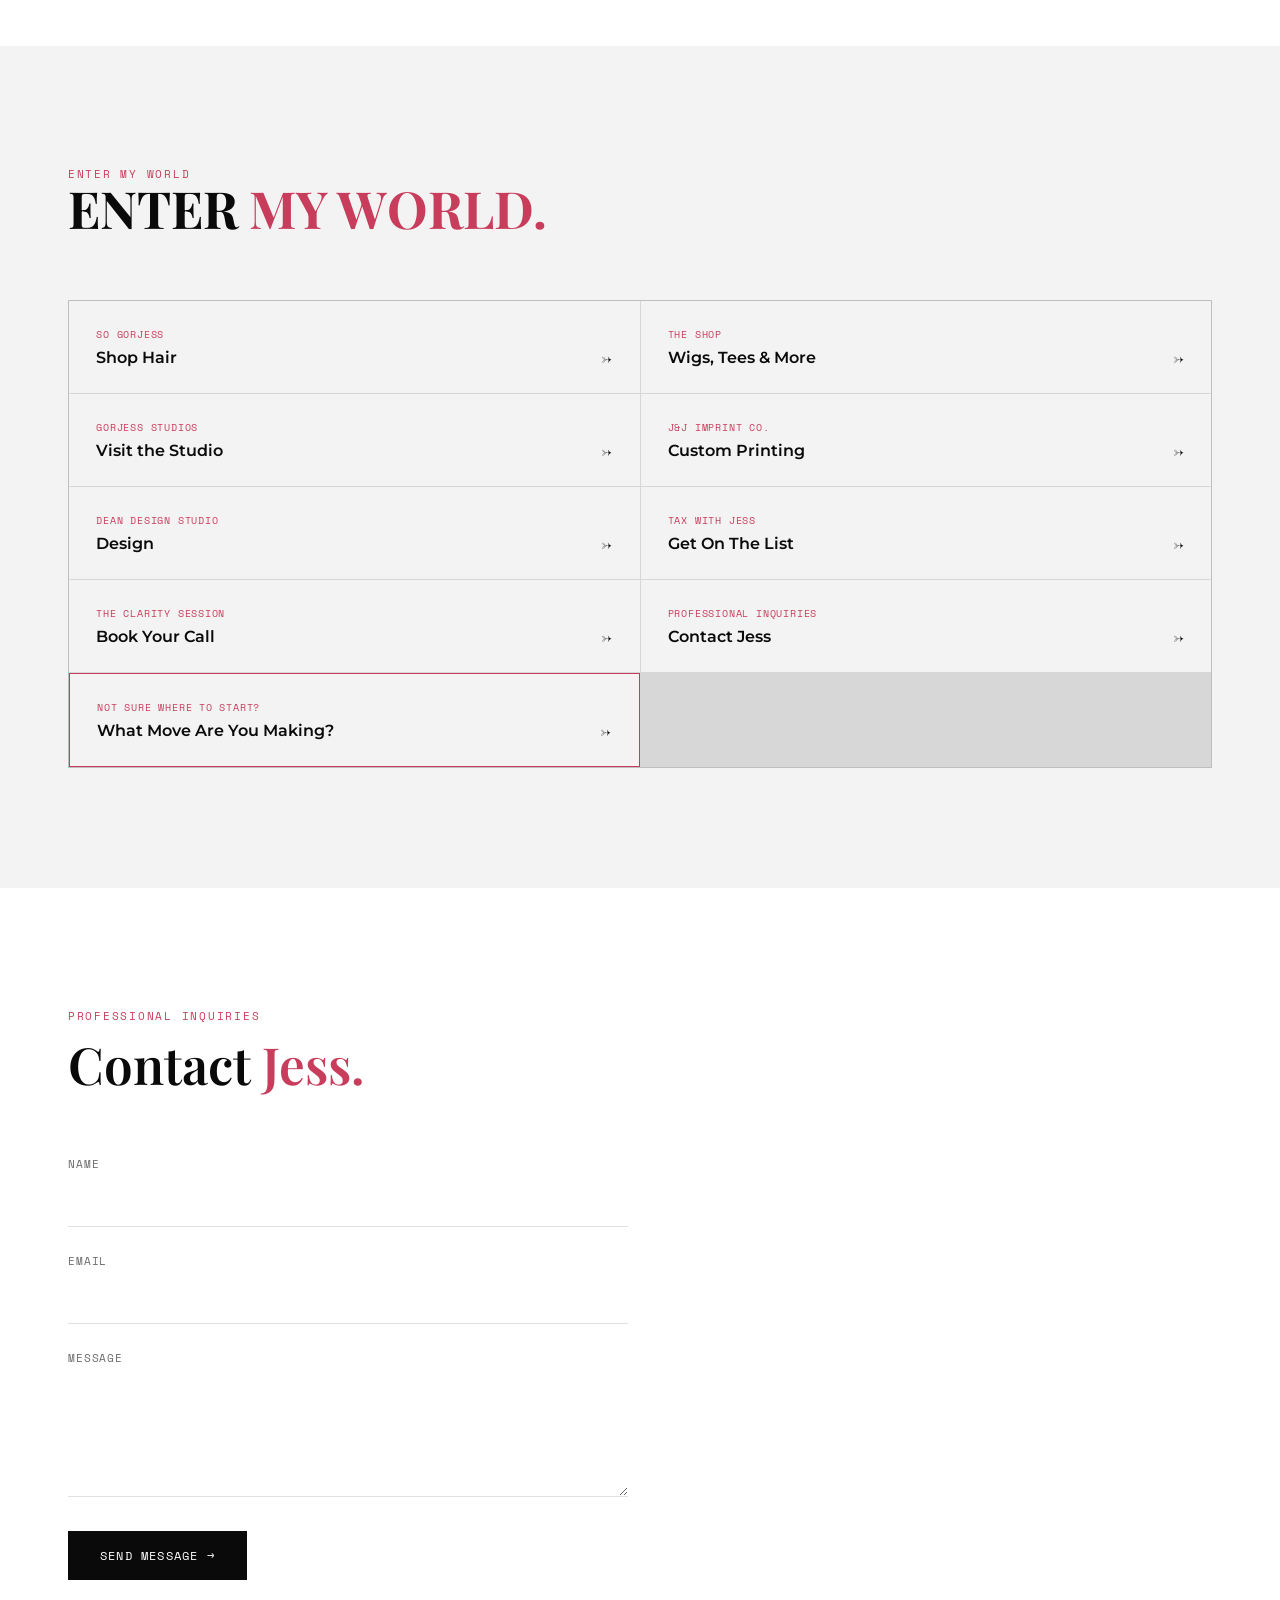
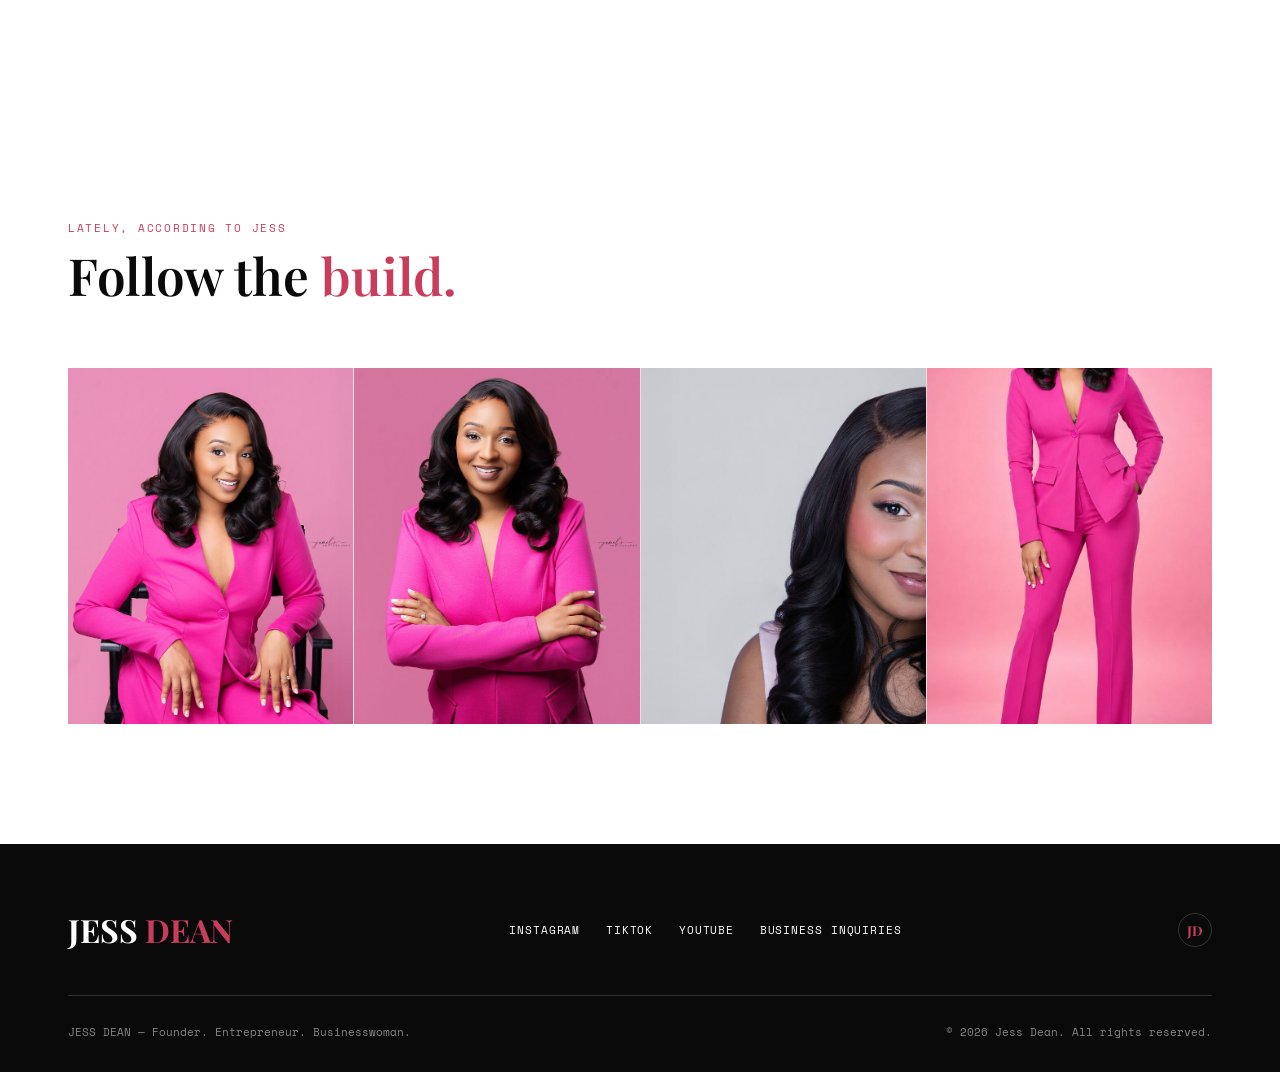
==== commit e6e6ffa9: "Add files via upload" ====
--- a/index.html
+++ b/index.html
@@ -83,7 +83,8 @@
   /* ===== HERO ===== */
   #hero{ padding:7rem 0 3.5rem; overflow:hidden; }
   @media(min-width:768px){ #hero{padding:8.5rem 0 4.5rem;} }
-  .hero-grid{ display:grid; grid-template-columns:1fr; gap:2.5rem; align-items:center; }
+  .hero-grid{ display:grid; grid-template-columns:1fr; gap:2.5rem; align-items:center; min-width:0; }
+  .hero-grid > *{ min-width:0; }
   @media(min-width:900px){ .hero-grid{ grid-template-columns:1.15fr 0.85fr; gap:0; } }
   .hero-text{ position:relative; z-index:2; }
   .hero-eyebrow{margin-bottom:1.2rem;}
@@ -127,7 +128,8 @@
 
   /* ===== MEET JESS ===== */
   #meet{background:var(--soft);}
-  .meet-grid{display:grid; gap:2.25rem; align-items:start;}
+  .meet-grid{display:grid; gap:2.25rem; align-items:start; min-width:0;}
+  .meet-grid > *{ min-width:0; }
   @media(min-width:900px){ .meet-grid{grid-template-columns:0.85fr 1fr 0.85fr; gap:3rem;} }
   .meet-copy p{ font-size:clamp(1rem,1.9vw,1.15rem); line-height:1.65; margin-bottom:1.2rem; font-weight:300; }
   .meet-copy p:first-of-type{ font-family:var(--display); font-size:clamp(1.4rem,2.8vw,1.8rem); font-weight:600; font-style:normal; line-height:1.3; }
@@ -153,7 +155,8 @@
   #atj{background:var(--black); color:var(--white);}
   #atj .eyebrow{color:var(--rose);}
   #atj .section-title{color:var(--white);}
-  .atj-layout{ display:grid; gap:2.5rem; }
+  .atj-layout{ display:grid; gap:2.5rem; min-width:0; }
+  .atj-layout > *{ min-width:0; }
   @media(min-width:860px){ .atj-layout{grid-template-columns:1.4fr 1fr; align-items:end;} }
   .tag-row{display:flex; flex-wrap:wrap; gap:0.55rem; margin-top:2rem;}
   .tag{ font-family:var(--mono); font-size:0.65rem; letter-spacing:0.06em; text-transform:uppercase; border:1px solid var(--line-on-dark); padding:0.5rem 0.85rem; color:rgba(255,255,255,0.75); }
@@ -215,7 +218,8 @@
   .contact-submit:hover{ background:var(--rose); }
 
   /* ===== SOCIAL ===== */
-  .social-grid{display:grid; grid-template-columns:repeat(2,1fr); gap:1px; background:var(--line); margin-top:2.5rem;}
+  .social-grid{display:grid; grid-template-columns:repeat(2,1fr); gap:1px; background:var(--line); margin-top:2.5rem; min-width:0;}
+  .social-grid > *{ min-width:0; }
   @media(min-width:700px){ .social-grid{grid-template-columns:repeat(4,1fr);} }
   .social-item{ aspect-ratio:4/5; }
   .social-item .photo-frame{ height:100%; aspect-ratio:auto; }
@@ -477,7 +481,8 @@
         <span class="enter-action">Custom Printing <span class="arrow">→</span></span>
       </a>
       <a href="https://gorjessstudios.studio/dean-design-studio/" class="enter-item" target="_blank" rel="noopener">
-  <span class="enter-brand">Dean Design Studio</span>
+        <span class="enter-brand">Dean Design Studio</span>
+        <span class="enter-action">Design <span class="arrow">→</span></span>
       </a>
       <a href="#" class="enter-item gated">
         <span class="enter-brand">Real Estate With Jess</span>
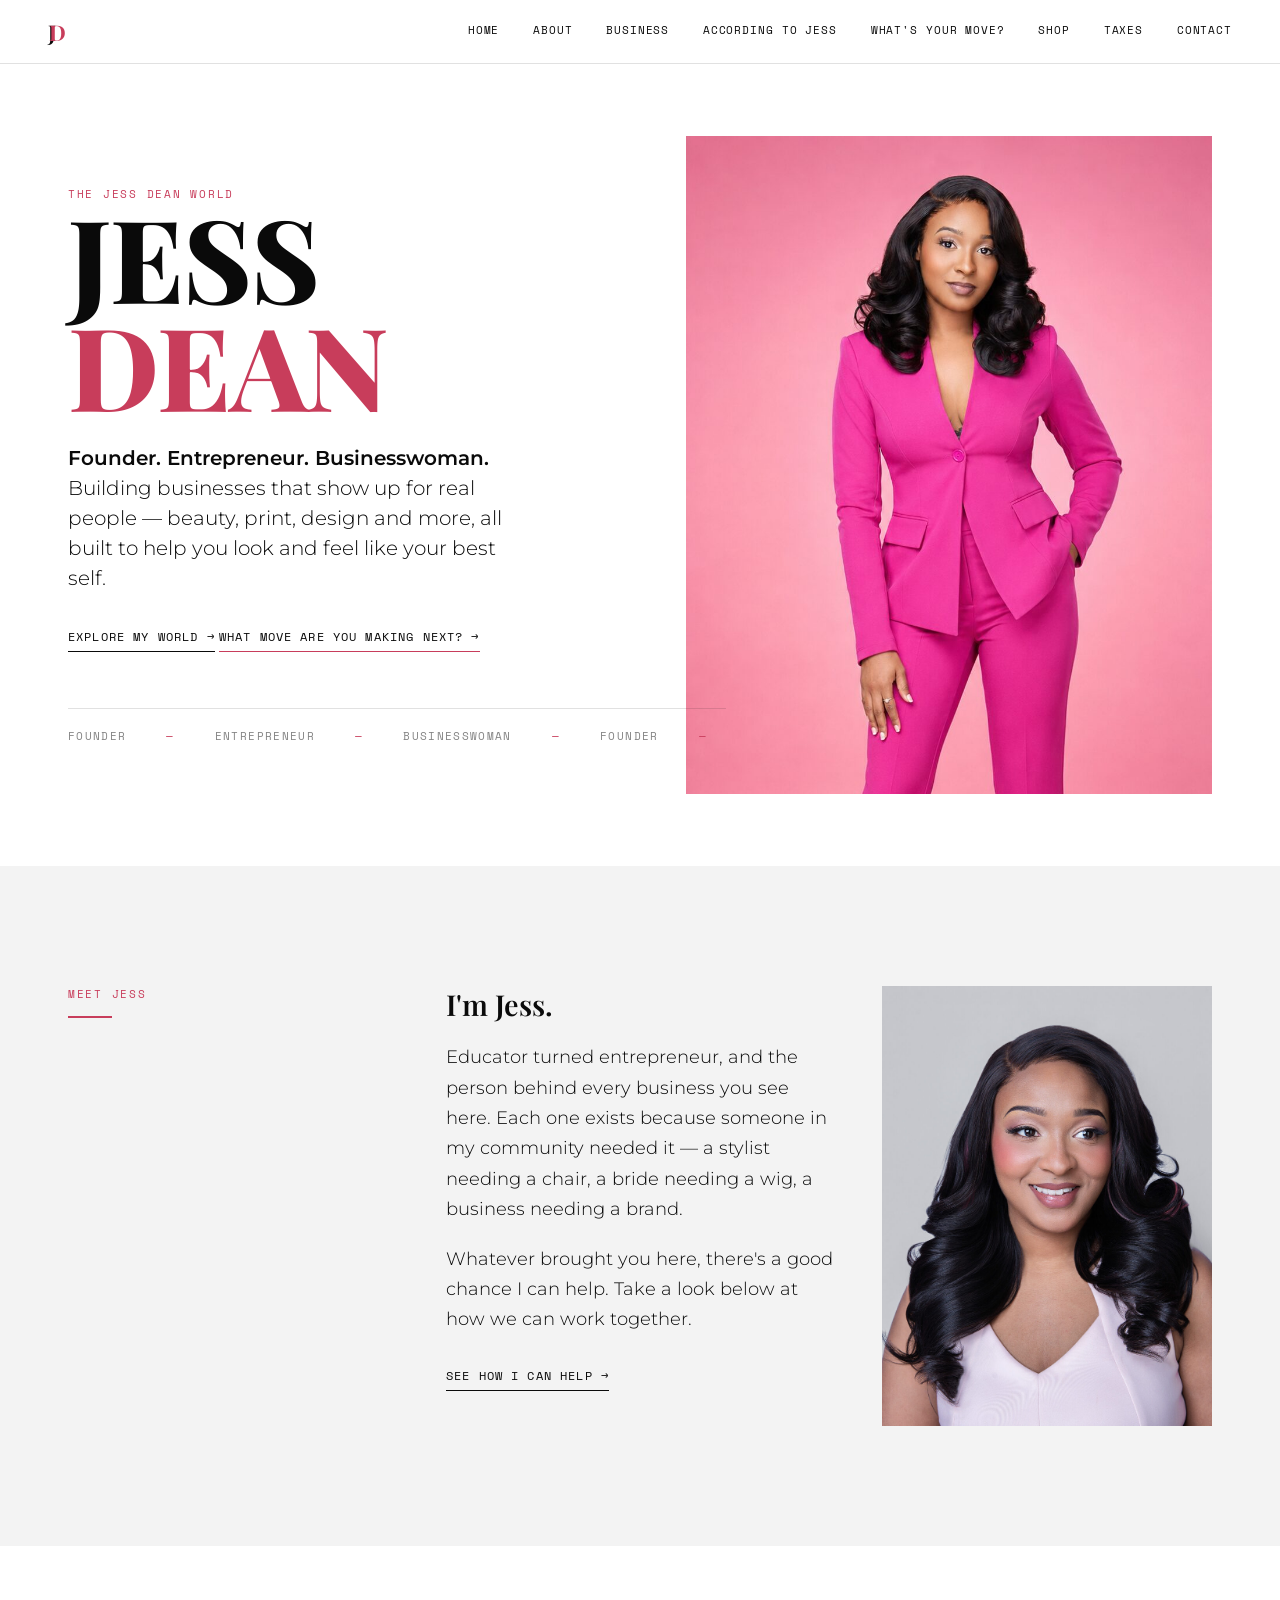
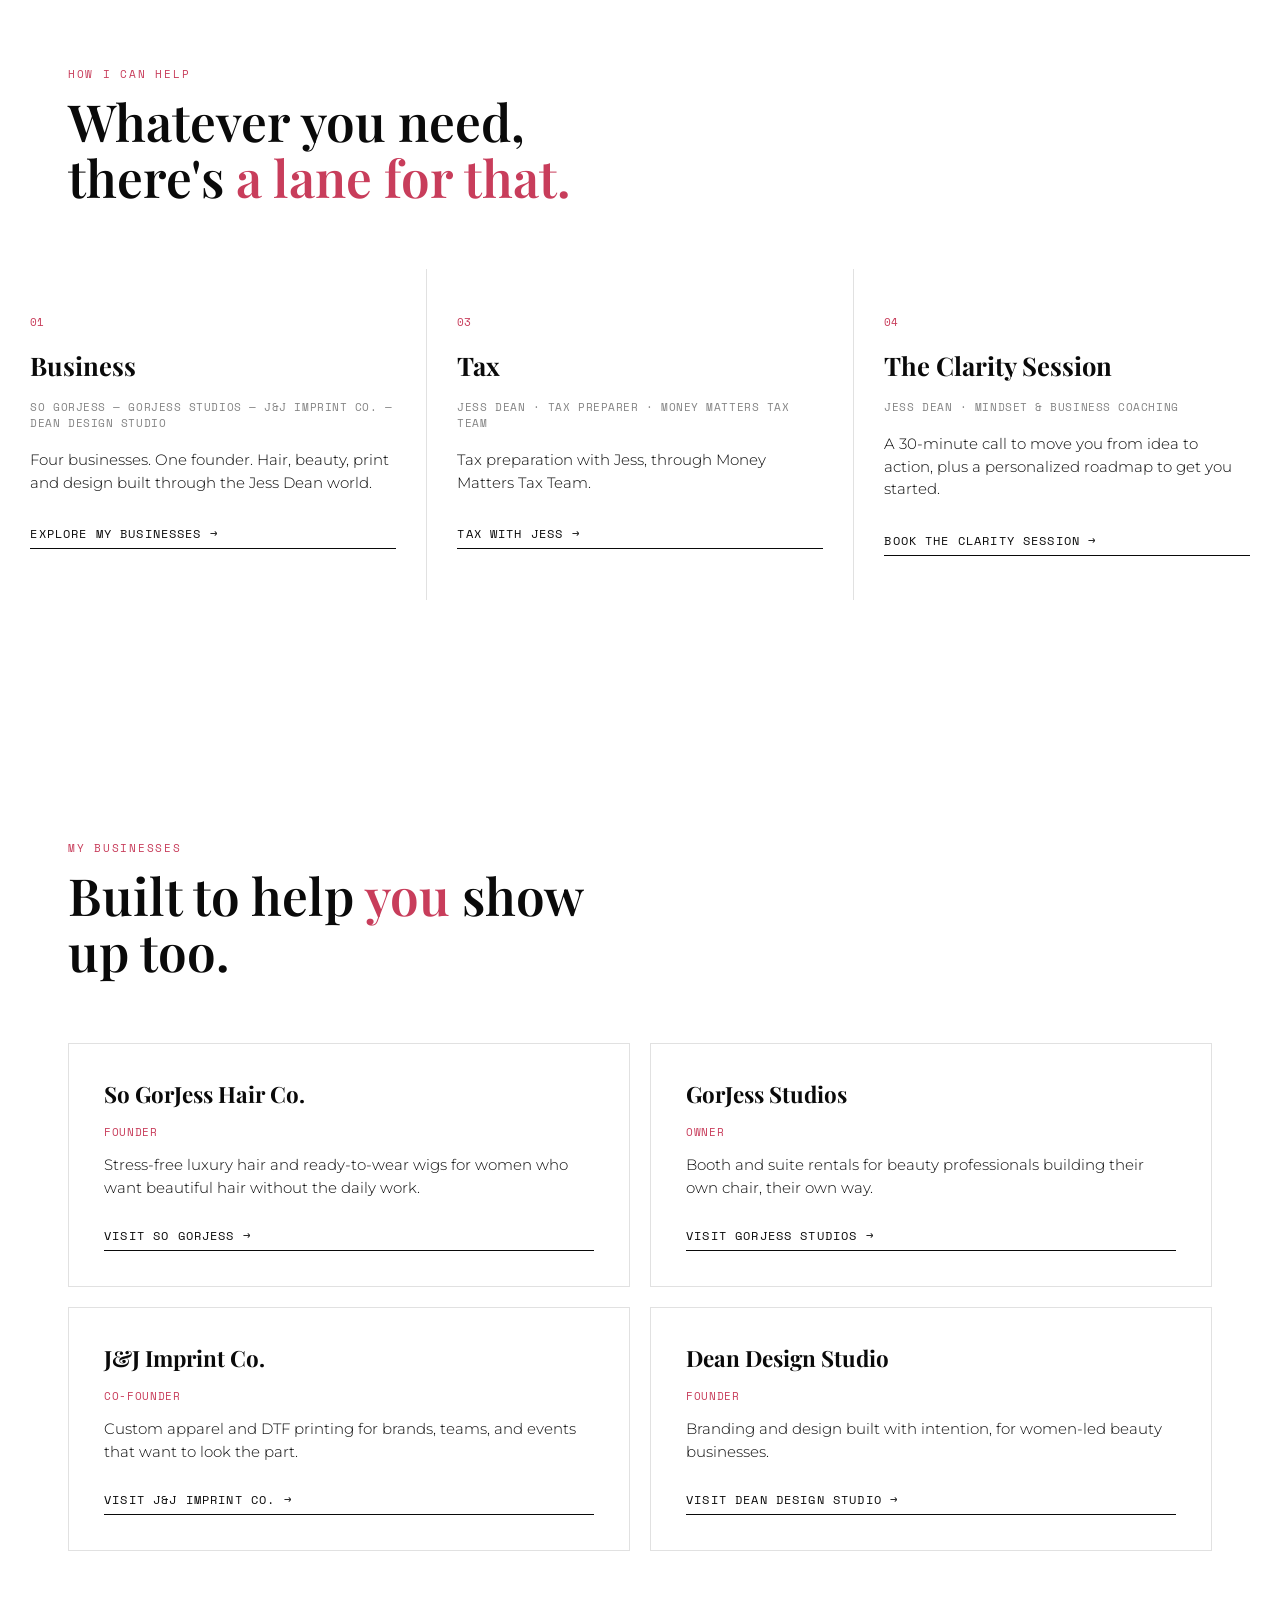
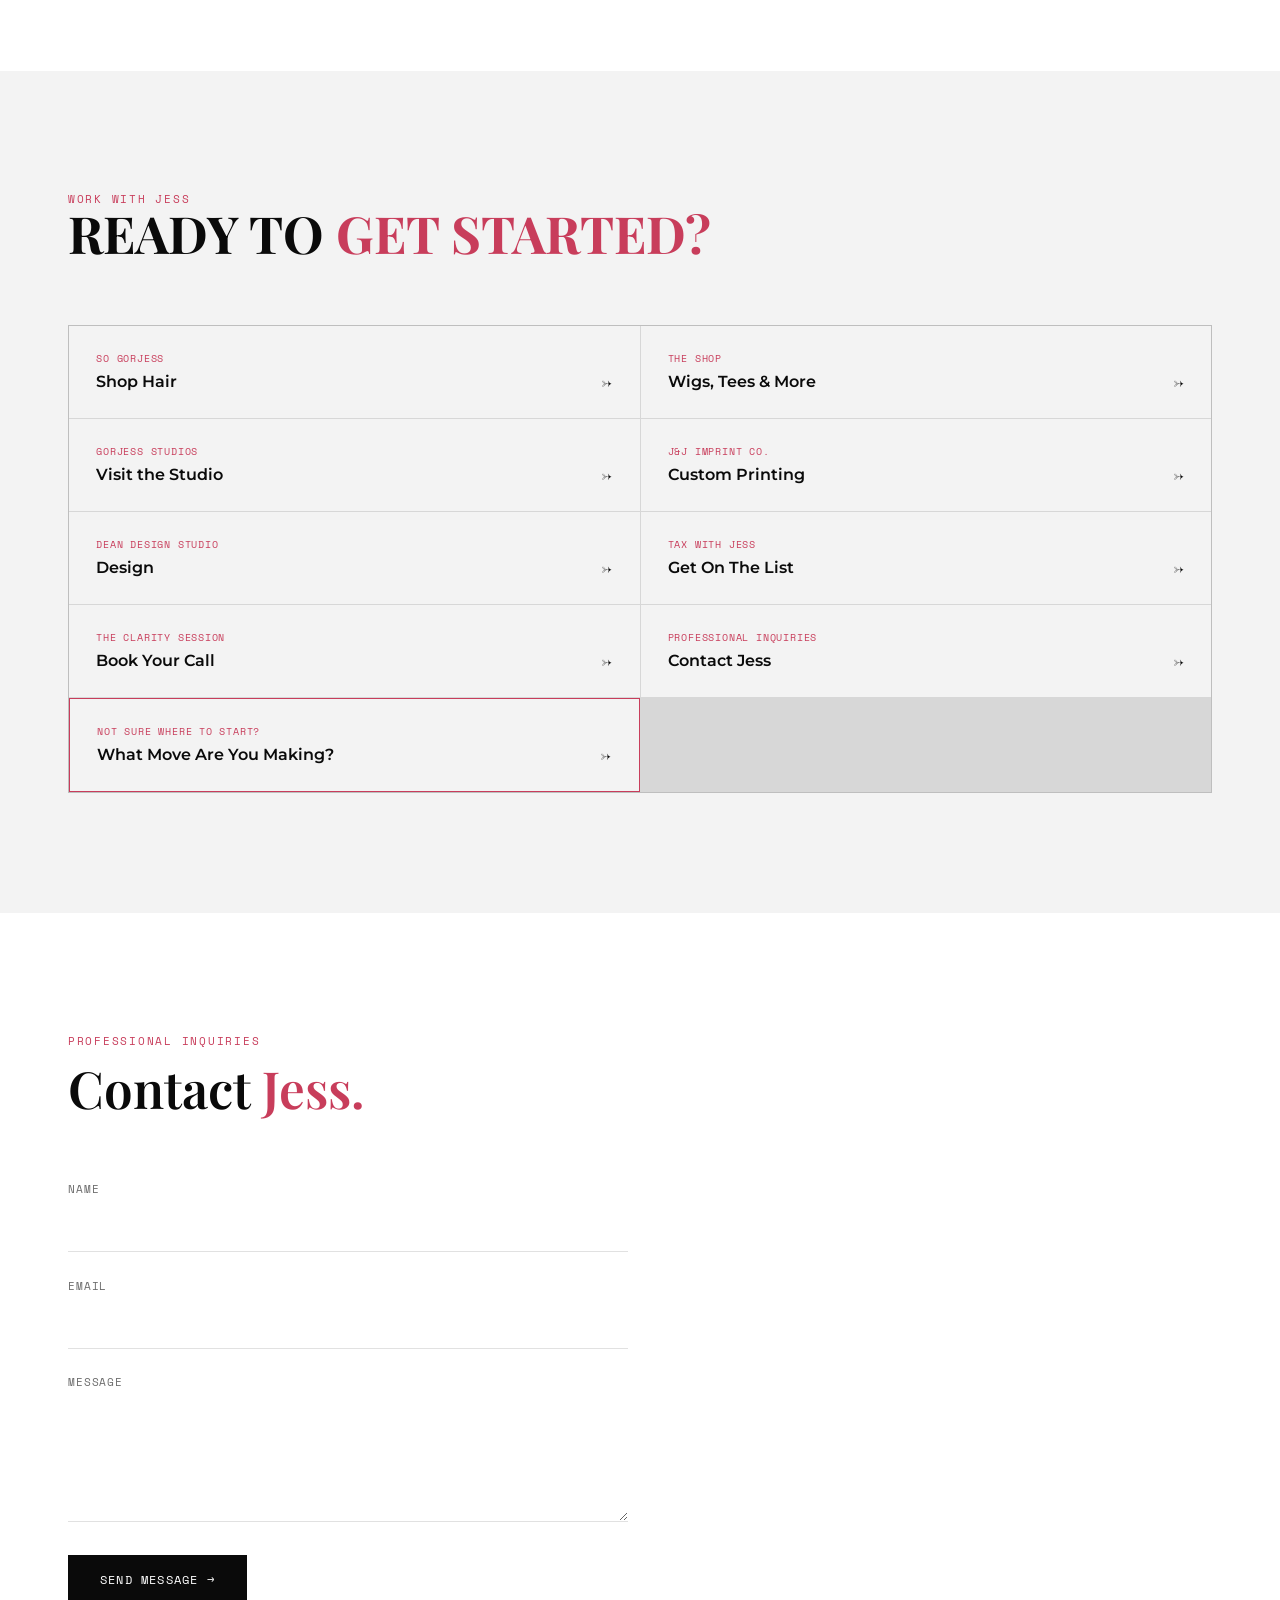
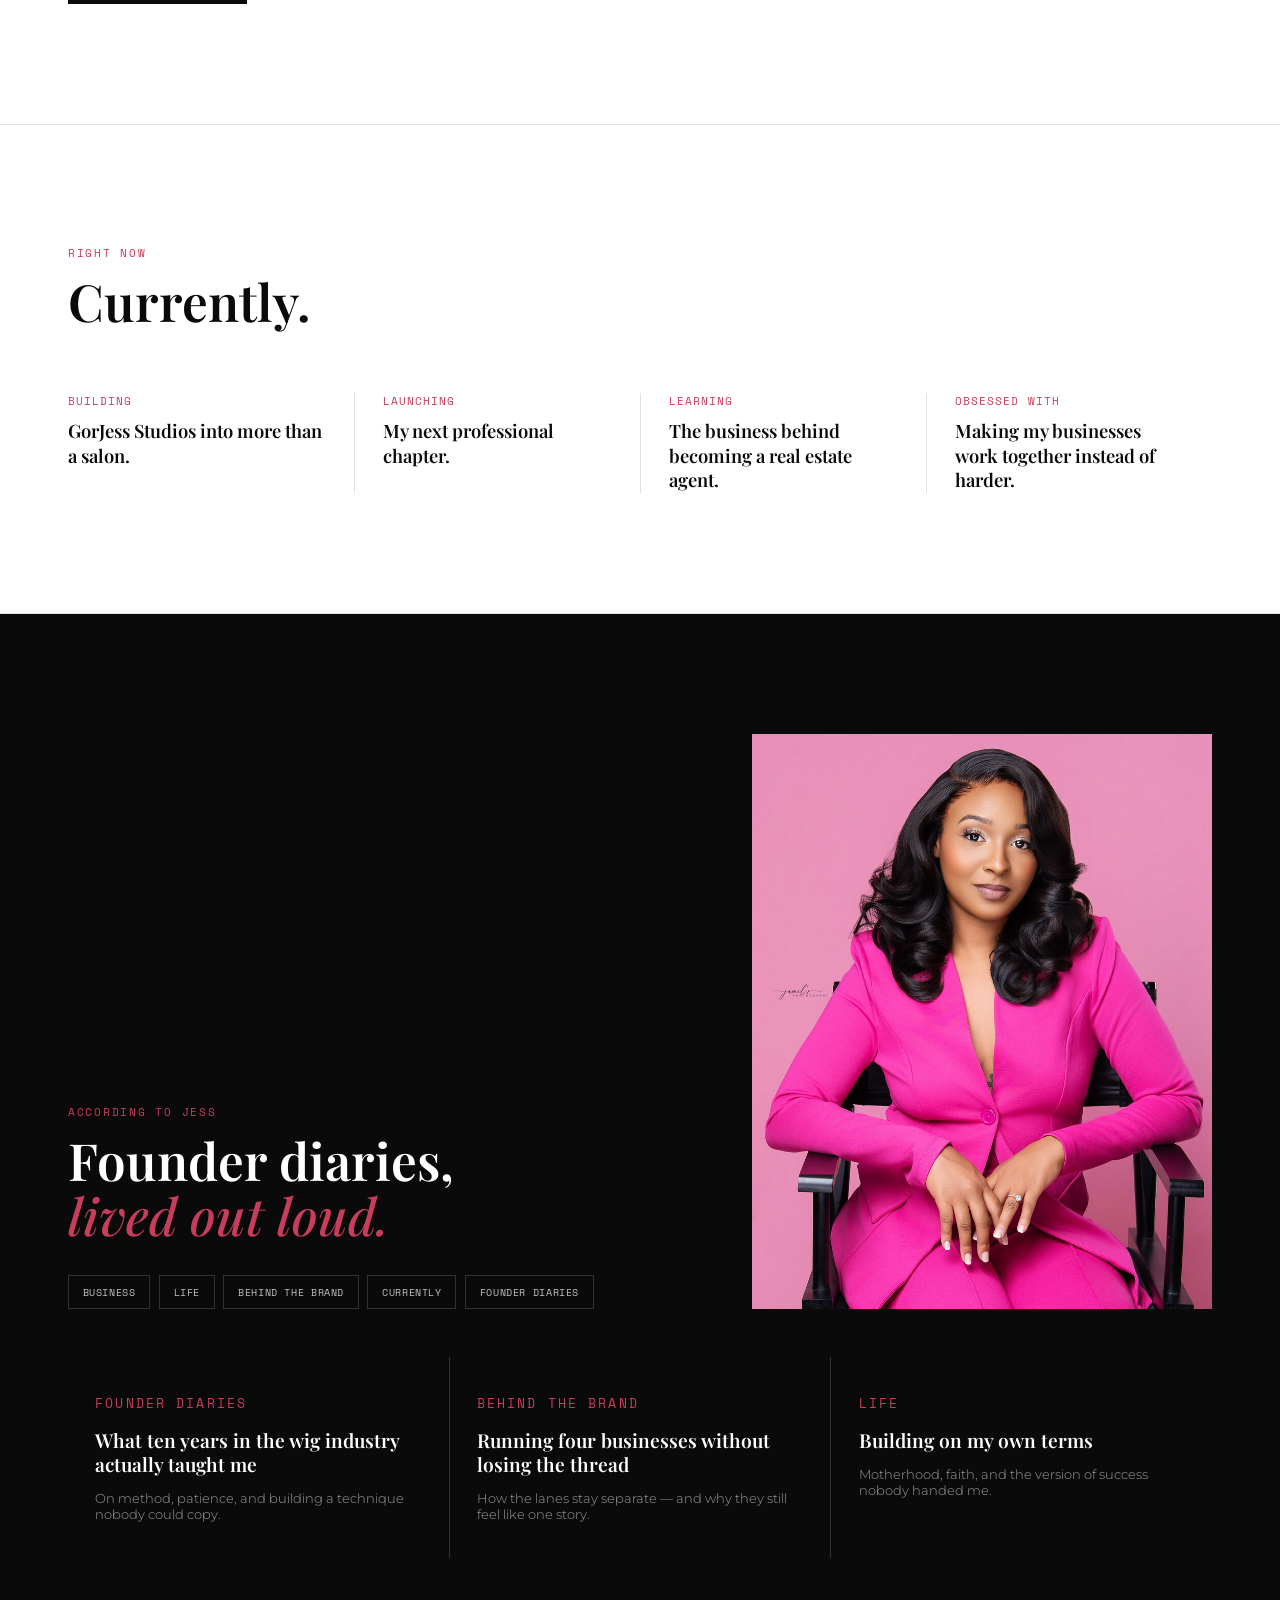
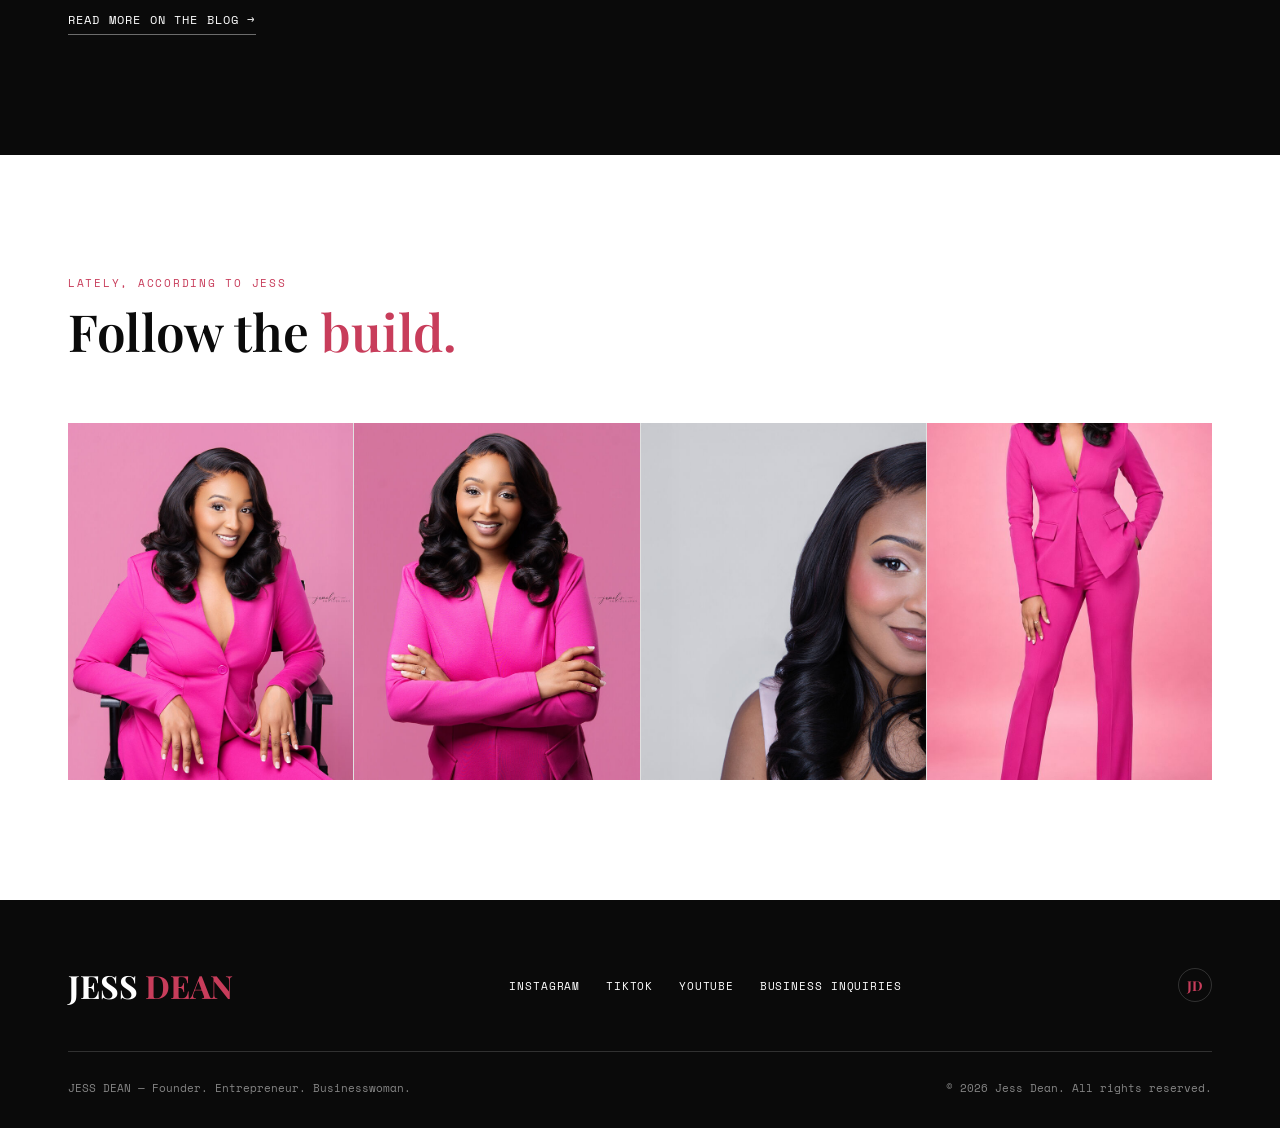
==== commit 6de130a7: "Add files via upload" ====
--- a/index.html
+++ b/index.html
@@ -282,7 +282,7 @@
     <div class="hero-text">
       <p class="eyebrow">The Jess Dean World</p>
       <h1 class="hero-title">JESS<span class="dean">DEAN</span></h1>
-      <p class="hero-sub"><b>Founder. Entrepreneur. Businesswoman.</b> Building businesses, creating opportunities, and documenting the life behind all of it.</p>
+      <p class="hero-sub"><b>Founder. Entrepreneur. Businesswoman.</b> Building businesses that show up for real people — beauty, print, design and more, all built to help you look and feel like your best self.</p>
       <a href="#meet" class="hero-cta">Explore My World →</a>
       <a href="moves.html" class="hero-cta" style="margin-top:0.7rem; border-color:var(--rose);">What Move Are You Making Next? →</a>
       <div class="hero-ticker">
@@ -305,9 +305,9 @@
     </div>
     <div class="meet-copy reveal">
       <p>I'm Jess.</p>
-      <p>Educator turned entrepreneur. Founder. Business owner. And a woman building a life that actually looks like her.</p>
-      <p>Every lane I run — hair, real estate, print, design, tax — is a different room in the same house. Different work. Same woman behind it.</p>
-      <a href="#atj" class="btn-line">Meet Jess →</a>
+      <p>Educator turned entrepreneur, and the person behind every business you see here. Each one exists because someone in my community needed it — a stylist needing a chair, a bride needing a wig, a business needing a brand.</p>
+      <p>Whatever brought you here, there's a good chance I can help. Take a look below at how we can work together.</p>
+      <a href="#jess-dean-world" class="btn-line">See How I Can Help →</a>
     </div>
     <div class="meet-photo reveal">
       <div class="photo-frame"><img src="[data-uri]" alt="Jess Dean portrait"></div>
@@ -318,8 +318,8 @@
 <section id="jess-dean-world">
   <div class="container">
     <div class="section-head reveal">
-      <p class="eyebrow">The Jess Dean World</p>
-      <h2 class="section-title">Choose which part you want to <span class="accent">explore.</span></h2>
+      <p class="eyebrow">How I Can Help</p>
+      <h2 class="section-title">Whatever you need, there's <span class="accent">a lane for that.</span></h2>
     </div>
   </div>
   <div class="world-grid reveal">
@@ -350,6 +350,143 @@
       <p class="role">Jess Dean · Mindset &amp; Business Coaching</p>
       <p class="desc">A 30-minute call to move you from idea to action, plus a personalized roadmap to get you started.</p>
       <a href="#enter" class="btn-line">Book The Clarity Session →</a>
+    </div>
+  </div>
+</section>
+
+<section id="my-businesses">
+  <div class="container">
+    <div class="section-head reveal">
+      <p class="eyebrow">My Businesses</p>
+      <h2 class="section-title">Built to help <span class="accent">you</span> show up too.</h2>
+    </div>
+    <div class="biz-grid reveal">
+      <div class="biz-card">
+        <p class="biz-name">So GorJess Hair Co.</p>
+        <p class="biz-role">Founder</p>
+        <p class="biz-desc">Stress-free luxury hair and ready-to-wear wigs for women who want beautiful hair without the daily work.</p>
+        <a href="https://sogorjess.com" target="_blank" rel="noopener" class="btn-line">Visit So GorJess →</a>
+      </div>
+      <div class="biz-card">
+        <p class="biz-name">GorJess Studios</p>
+        <p class="biz-role">Owner</p>
+        <p class="biz-desc">Booth and suite rentals for beauty professionals building their own chair, their own way.</p>
+        <a href="https://gorjessstudios.studio" target="_blank" rel="noopener" class="btn-line">Visit GorJess Studios →</a>
+      </div>
+      <div class="biz-card">
+        <p class="biz-name">J&amp;J Imprint Co.</p>
+        <p class="biz-role">Co-Founder</p>
+        <p class="biz-desc">Custom apparel and DTF printing for brands, teams, and events that want to look the part.</p>
+        <a href="https://jjimprintco.com" target="_blank" rel="noopener" class="btn-line">Visit J&amp;J Imprint Co. →</a>
+      </div>
+      <div class="biz-card">
+        <p class="biz-name">Dean Design Studio</p>
+        <p class="biz-role">Founder</p>
+        <p class="biz-desc">Branding and design built with intention, for women-led beauty businesses.</p>
+        <a href="https://gorjessstudios.studio/dean-design-studio/" class="btn-line" target="_blank" rel="noopener">Visit Dean Design Studio →</a>
+      </div>
+    </div>
+  </div>
+</section>
+
+<section id="enter">
+  <div class="container">
+    <div class="section-head reveal">
+      <p class="eyebrow">Work With Jess</p>
+      <h2 class="enter-title">READY TO <span class="accent">GET STARTED?</span></h2>
+    </div>
+    <div class="enter-grid reveal">
+      <a href="https://sogorjess.com" target="_blank" rel="noopener" class="enter-item">
+        <span class="enter-brand">So GorJess</span>
+        <span class="enter-action">Shop Hair <span class="arrow">→</span></span>
+      </a>
+      <a href="shop.html" class="enter-item">
+        <span class="enter-brand">The Shop</span>
+        <span class="enter-action">Wigs, Tees &amp; More <span class="arrow">→</span></span>
+      </a>
+      <a href="https://gorjessstudios.studio" target="_blank" rel="noopener" class="enter-item">
+        <span class="enter-brand">GorJess Studios</span>
+        <span class="enter-action">Visit the Studio <span class="arrow">→</span></span>
+      </a>
+      <a href="https://jjimprintco.com" target="_blank" rel="noopener" class="enter-item">
+        <span class="enter-brand">J&amp;J Imprint Co.</span>
+        <span class="enter-action">Custom Printing <span class="arrow">→</span></span>
+      </a>
+      <a href="https://gorjessstudios.studio/dean-design-studio/" class="enter-item" target="_blank" rel="noopener">
+        <span class="enter-brand">Dean Design Studio</span>
+        <span class="enter-action">Design <span class="arrow">→</span></span>
+      </a>
+      <a href="#" class="enter-item gated">
+        <span class="enter-brand">Real Estate With Jess</span>
+        <span class="enter-action">Buy. Sell. Invest. <span class="arrow">→</span></span>
+      </a>
+      <a href="taxes.html" class="enter-item">
+        <span class="enter-brand">Tax With Jess</span>
+        <span class="enter-action">Get On The List <span class="arrow">→</span></span>
+      </a>
+      <a href="#" class="enter-item">
+        <span class="enter-brand">The Clarity Session</span>
+        <span class="enter-action">Book Your Call <span class="arrow">→</span></span>
+      </a>
+      <a href="#contact-form" class="enter-item">
+        <span class="enter-brand">Professional Inquiries</span>
+        <span class="enter-action">Contact Jess <span class="arrow">→</span></span>
+      </a>
+      <a href="moves.html" class="enter-item" style="border:1px solid var(--rose);">
+        <span class="enter-brand">Not Sure Where to Start?</span>
+        <span class="enter-action">What Move Are You Making? <span class="arrow">→</span></span>
+      </a>
+    </div>
+  </div>
+</section>
+
+<section id="contact-form">
+  <div class="container">
+    <div class="section-head reveal">
+      <p class="eyebrow">Professional Inquiries</p>
+      <h2 class="section-title">Contact <span class="accent">Jess.</span></h2>
+    </div>
+    <form class="contact-form reveal" action="https://formspree.io/contact@sogorjess.com" method="POST">
+      <div class="form-row">
+        <label for="cf-name">Name</label>
+        <input type="text" id="cf-name" name="name" required>
+      </div>
+      <div class="form-row">
+        <label for="cf-email">Email</label>
+        <input type="email" id="cf-email" name="email" required>
+      </div>
+      <div class="form-row">
+        <label for="cf-message">Message</label>
+        <textarea id="cf-message" name="message" rows="5" required></textarea>
+      </div>
+      <button type="submit" class="contact-submit">Send Message →</button>
+    </form>
+  </div>
+</section>
+
+<section id="currently">
+  <div class="container">
+    <div class="section-head reveal">
+      <p class="eyebrow">Right Now</p>
+      <h2 class="section-title">Currently.</h2>
+    </div>
+    <div class="currently-list reveal">
+      <div class="currently-item">
+        <span class="currently-label">Building</span>
+        <p>GorJess Studios into more than a salon.</p>
+      </div>
+      <div class="currently-item">
+        <span class="currently-label">Launching</span>
+        <p>My next professional chapter.</p>
+      </div>
+      <div class="currently-item">
+        <span class="currently-label">Learning</span>
+        <p>The business behind becoming a real estate agent.</p>
+      </div>
+      <div class="currently-item">
+        <span class="currently-label">Obsessed With</span>
+        <p>Making my businesses work together instead of harder.</p>
+      </div>
     </div>
   </div>
 </section>
@@ -395,143 +532,6 @@
   </div>
 </section>
 
-<section id="currently">
-  <div class="container">
-    <div class="section-head reveal">
-      <p class="eyebrow">Right Now</p>
-      <h2 class="section-title">Currently.</h2>
-    </div>
-    <div class="currently-list reveal">
-      <div class="currently-item">
-        <span class="currently-label">Building</span>
-        <p>GorJess Studios into more than a salon.</p>
-      </div>
-      <div class="currently-item">
-        <span class="currently-label">Launching</span>
-        <p>My next professional chapter.</p>
-      </div>
-      <div class="currently-item">
-        <span class="currently-label">Learning</span>
-        <p>The business behind becoming a real estate agent.</p>
-      </div>
-      <div class="currently-item">
-        <span class="currently-label">Obsessed With</span>
-        <p>Making my businesses work together instead of harder.</p>
-      </div>
-    </div>
-  </div>
-</section>
-
-<section id="my-businesses">
-  <div class="container">
-    <div class="section-head reveal">
-      <p class="eyebrow">My Businesses</p>
-      <h2 class="section-title">A founder's <span class="accent">portfolio.</span></h2>
-    </div>
-    <div class="biz-grid reveal">
-      <div class="biz-card">
-        <p class="biz-name">So GorJess Hair Co.</p>
-        <p class="biz-role">Founder</p>
-        <p class="biz-desc">Stress-free luxury hair and ready-to-wear wigs for women who want beautiful hair without the daily work.</p>
-        <a href="https://sogorjess.com" target="_blank" rel="noopener" class="btn-line">Visit So GorJess →</a>
-      </div>
-      <div class="biz-card">
-        <p class="biz-name">GorJess Studios</p>
-        <p class="biz-role">Owner</p>
-        <p class="biz-desc">Booth and suite rentals for beauty professionals building their own chair, their own way.</p>
-        <a href="https://gorjessstudios.studio" target="_blank" rel="noopener" class="btn-line">Visit GorJess Studios →</a>
-      </div>
-      <div class="biz-card">
-        <p class="biz-name">J&amp;J Imprint Co.</p>
-        <p class="biz-role">Co-Founder</p>
-        <p class="biz-desc">Custom apparel and DTF printing for brands, teams, and events that want to look the part.</p>
-        <a href="https://jjimprintco.com" target="_blank" rel="noopener" class="btn-line">Visit J&amp;J Imprint Co. →</a>
-      </div>
-      <div class="biz-card">
-        <p class="biz-name">Dean Design Studio</p>
-        <p class="biz-role">Founder</p>
-        <p class="biz-desc">Branding and design built with intention, for women-led beauty businesses.</p>
-        <a href="https://gorjessstudios.studio/dean-design-studio/" class="btn-line" target="_blank" rel="noopener">Visit Dean Design Studio →</a>
-      </div>
-    </div>
-  </div>
-</section>
-
-<section id="enter">
-  <div class="container">
-    <div class="section-head reveal">
-      <p class="eyebrow">Enter My World</p>
-      <h2 class="enter-title">ENTER <span class="accent">MY WORLD.</span></h2>
-    </div>
-    <div class="enter-grid reveal">
-      <a href="https://sogorjess.com" target="_blank" rel="noopener" class="enter-item">
-        <span class="enter-brand">So GorJess</span>
-        <span class="enter-action">Shop Hair <span class="arrow">→</span></span>
-      </a>
-      <a href="shop.html" class="enter-item">
-        <span class="enter-brand">The Shop</span>
-        <span class="enter-action">Wigs, Tees &amp; More <span class="arrow">→</span></span>
-      </a>
-      <a href="https://gorjessstudios.studio" target="_blank" rel="noopener" class="enter-item">
-        <span class="enter-brand">GorJess Studios</span>
-        <span class="enter-action">Visit the Studio <span class="arrow">→</span></span>
-      </a>
-      <a href="https://jjimprintco.com" target="_blank" rel="noopener" class="enter-item">
-        <span class="enter-brand">J&amp;J Imprint Co.</span>
-        <span class="enter-action">Custom Printing <span class="arrow">→</span></span>
-      </a>
-      <a href="https://gorjessstudios.studio/dean-design-studio/" class="enter-item" target="_blank" rel="noopener">
-        <span class="enter-brand">Dean Design Studio</span>
-        <span class="enter-action">Design <span class="arrow">→</span></span>
-      </a>
-      <a href="#" class="enter-item gated">
-        <span class="enter-brand">Real Estate With Jess</span>
-        <span class="enter-action">Buy. Sell. Invest. <span class="arrow">→</span></span>
-      </a>
-      <a href="taxes.html" class="enter-item">
-        <span class="enter-brand">Tax With Jess</span>
-        <span class="enter-action">Get On The List <span class="arrow">→</span></span>
-      </a>
-      <a href="#" class="enter-item">
-        <span class="enter-brand">The Clarity Session</span>
-        <span class="enter-action">Book Your Call <span class="arrow">→</span></span>
-      </a>
-      <a href="#contact-form" class="enter-item">
-        <span class="enter-brand">Professional Inquiries</span>
-        <span class="enter-action">Contact Jess <span class="arrow">→</span></span>
-      </a>
-      <a href="moves.html" class="enter-item" style="border:1px solid var(--rose);">
-        <span class="enter-brand">Not Sure Where to Start?</span>
-        <span class="enter-action">What Move Are You Making? <span class="arrow">→</span></span>
-      </a>
-    </div>
-  </div>
-</section>
-
-<section id="contact-form">
-  <div class="container">
-    <div class="section-head reveal">
-      <p class="eyebrow">Professional Inquiries</p>
-      <h2 class="section-title">Contact <span class="accent">Jess.</span></h2>
-    </div>
-    <form class="contact-form reveal" action="https://formspree.io/contact@sogorjess.com" method="POST">
-      <div class="form-row">
-        <label for="cf-name">Name</label>
-        <input type="text" id="cf-name" name="name" required>
-      </div>
-      <div class="form-row">
-        <label for="cf-email">Email</label>
-        <input type="email" id="cf-email" name="email" required>
-      </div>
-      <div class="form-row">
-        <label for="cf-message">Message</label>
-        <textarea id="cf-message" name="message" rows="5" required></textarea>
-      </div>
-      <button type="submit" class="contact-submit">Send Message →</button>
-    </form>
-  </div>
-</section>
-
 <section id="social">
   <div class="container">
     <div class="section-head reveal">
